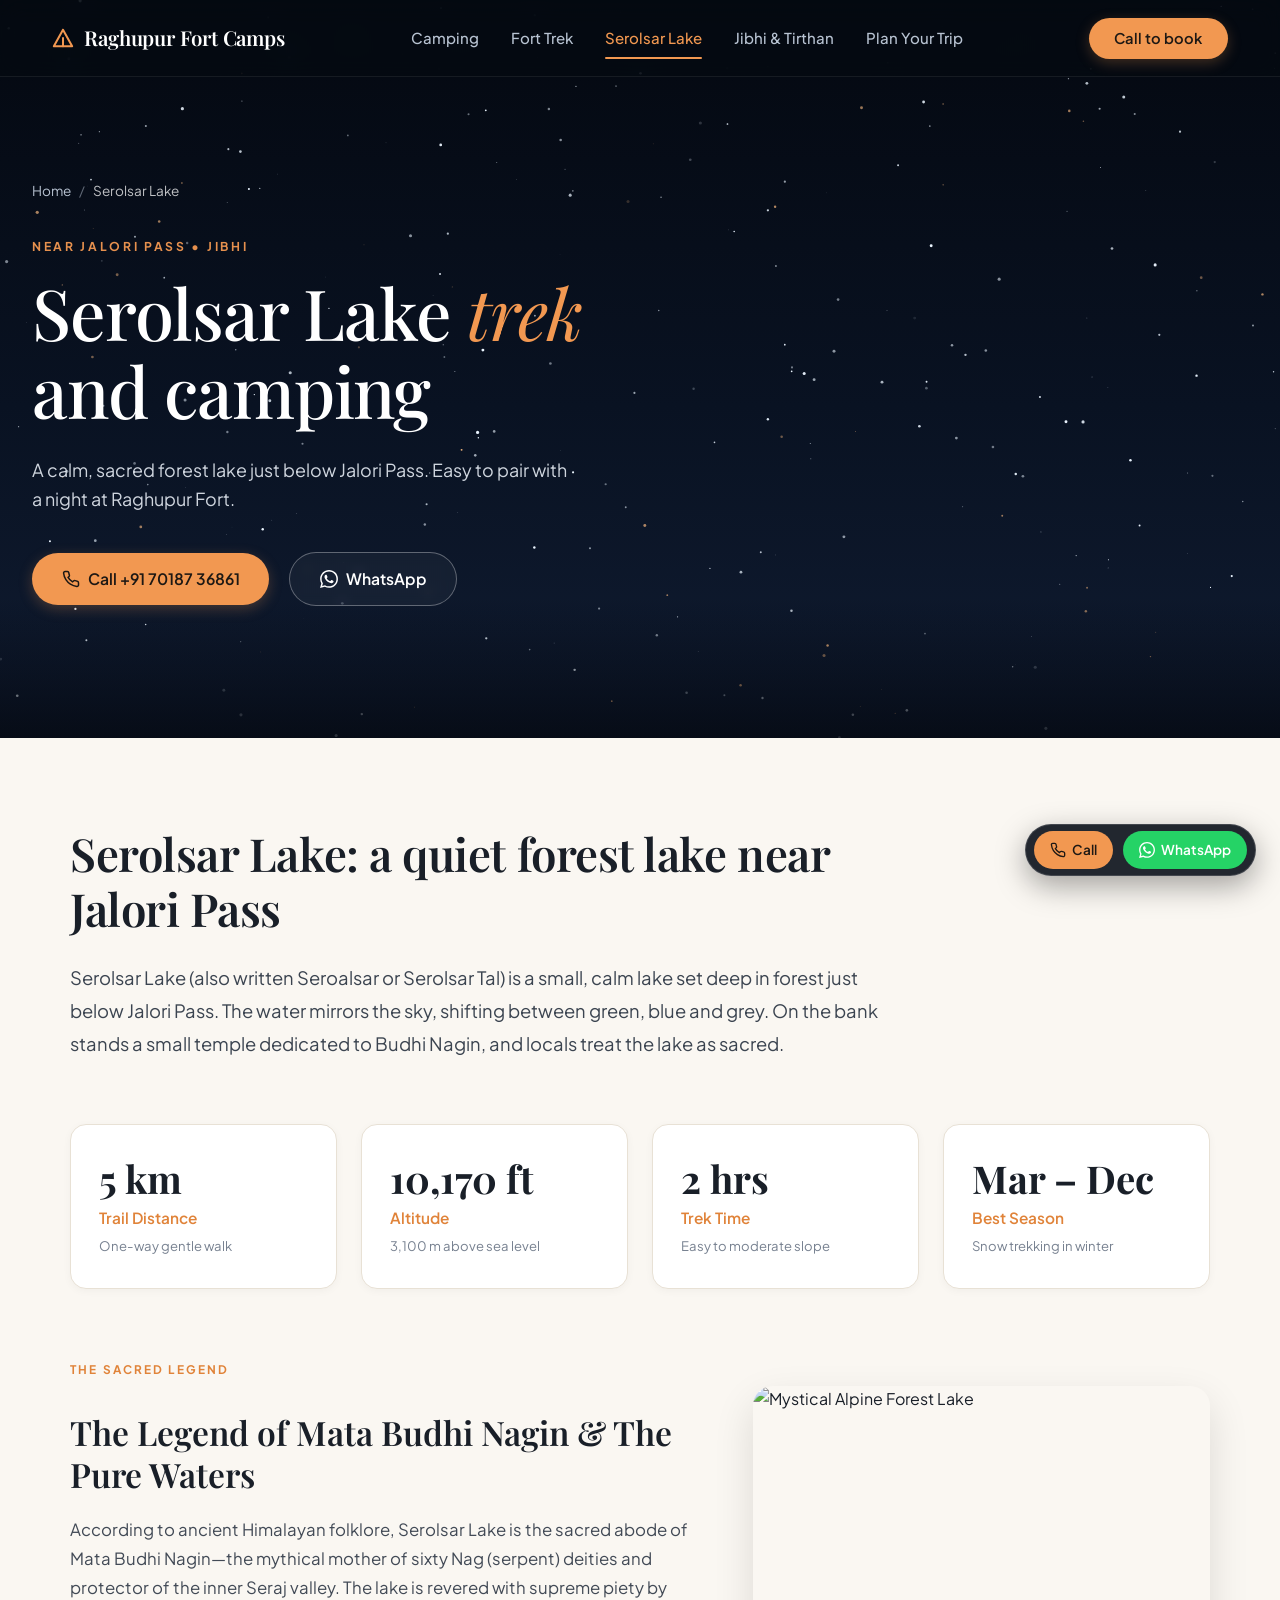
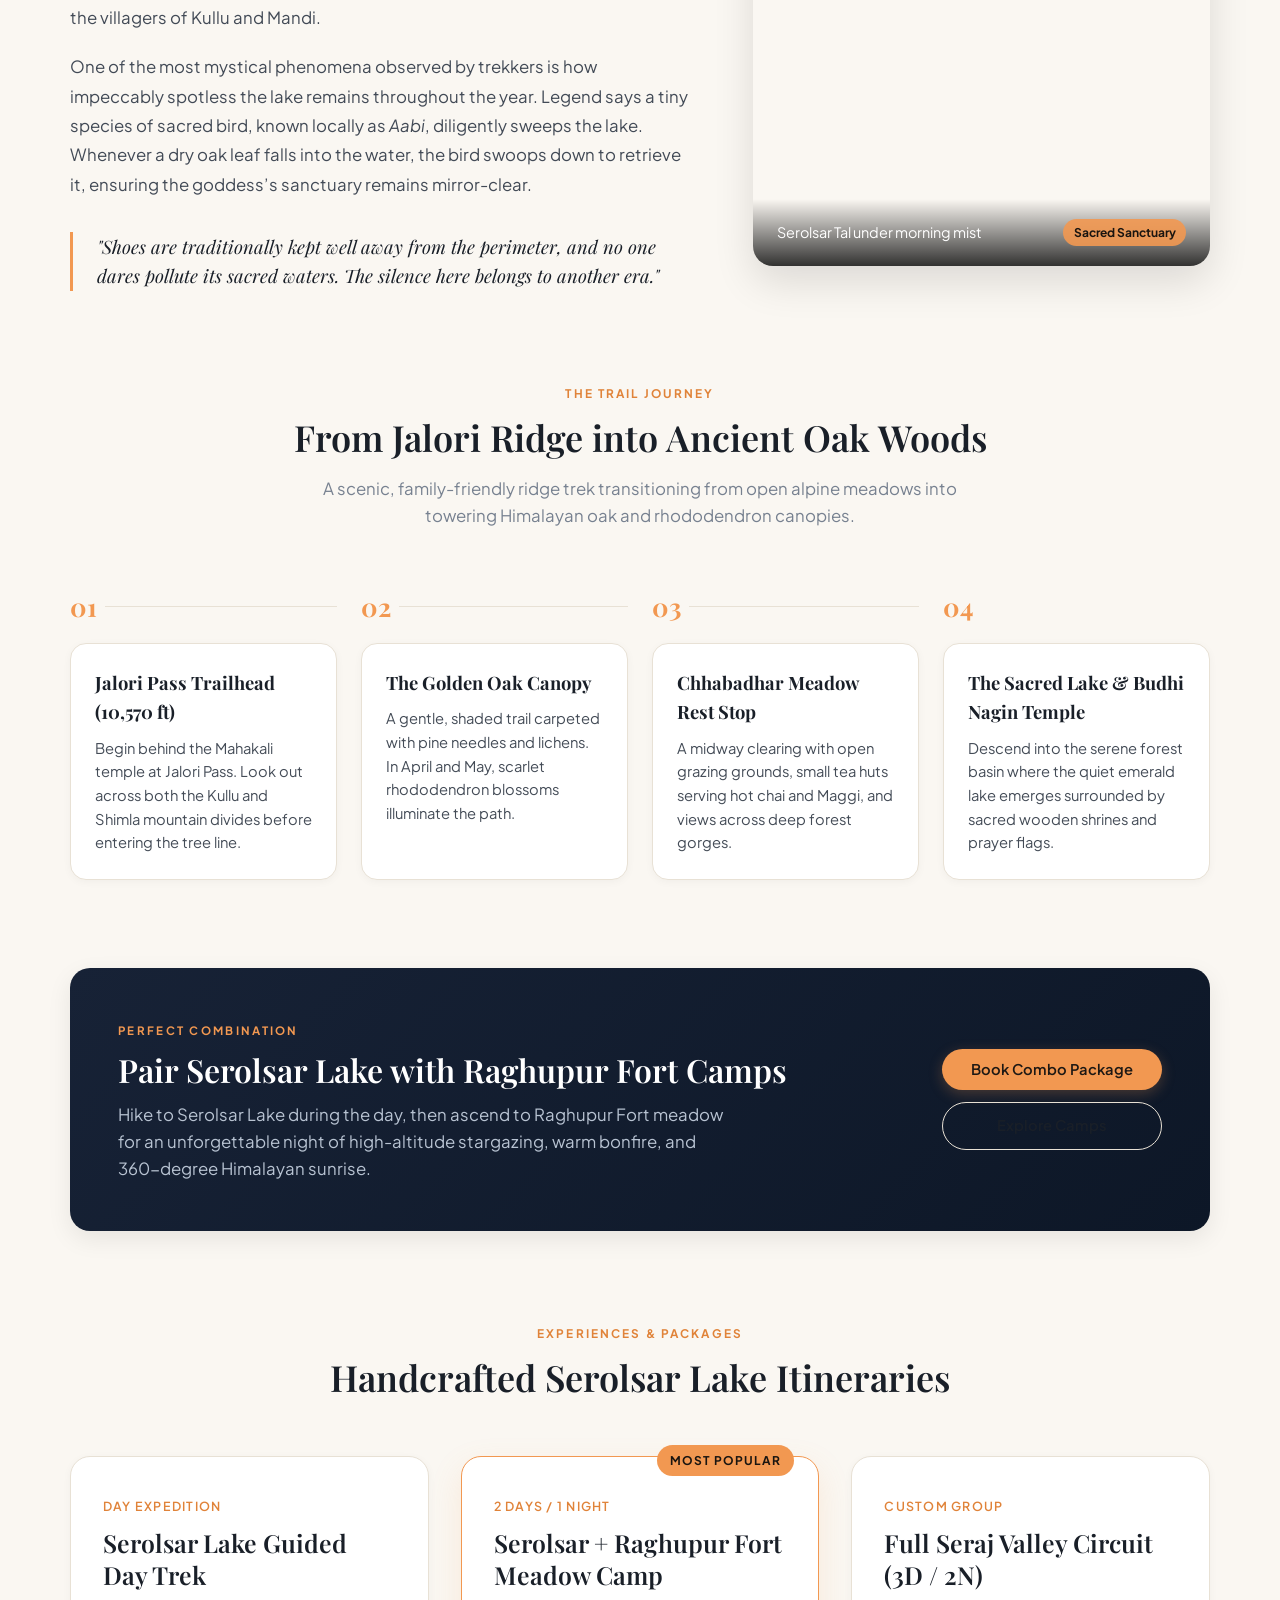
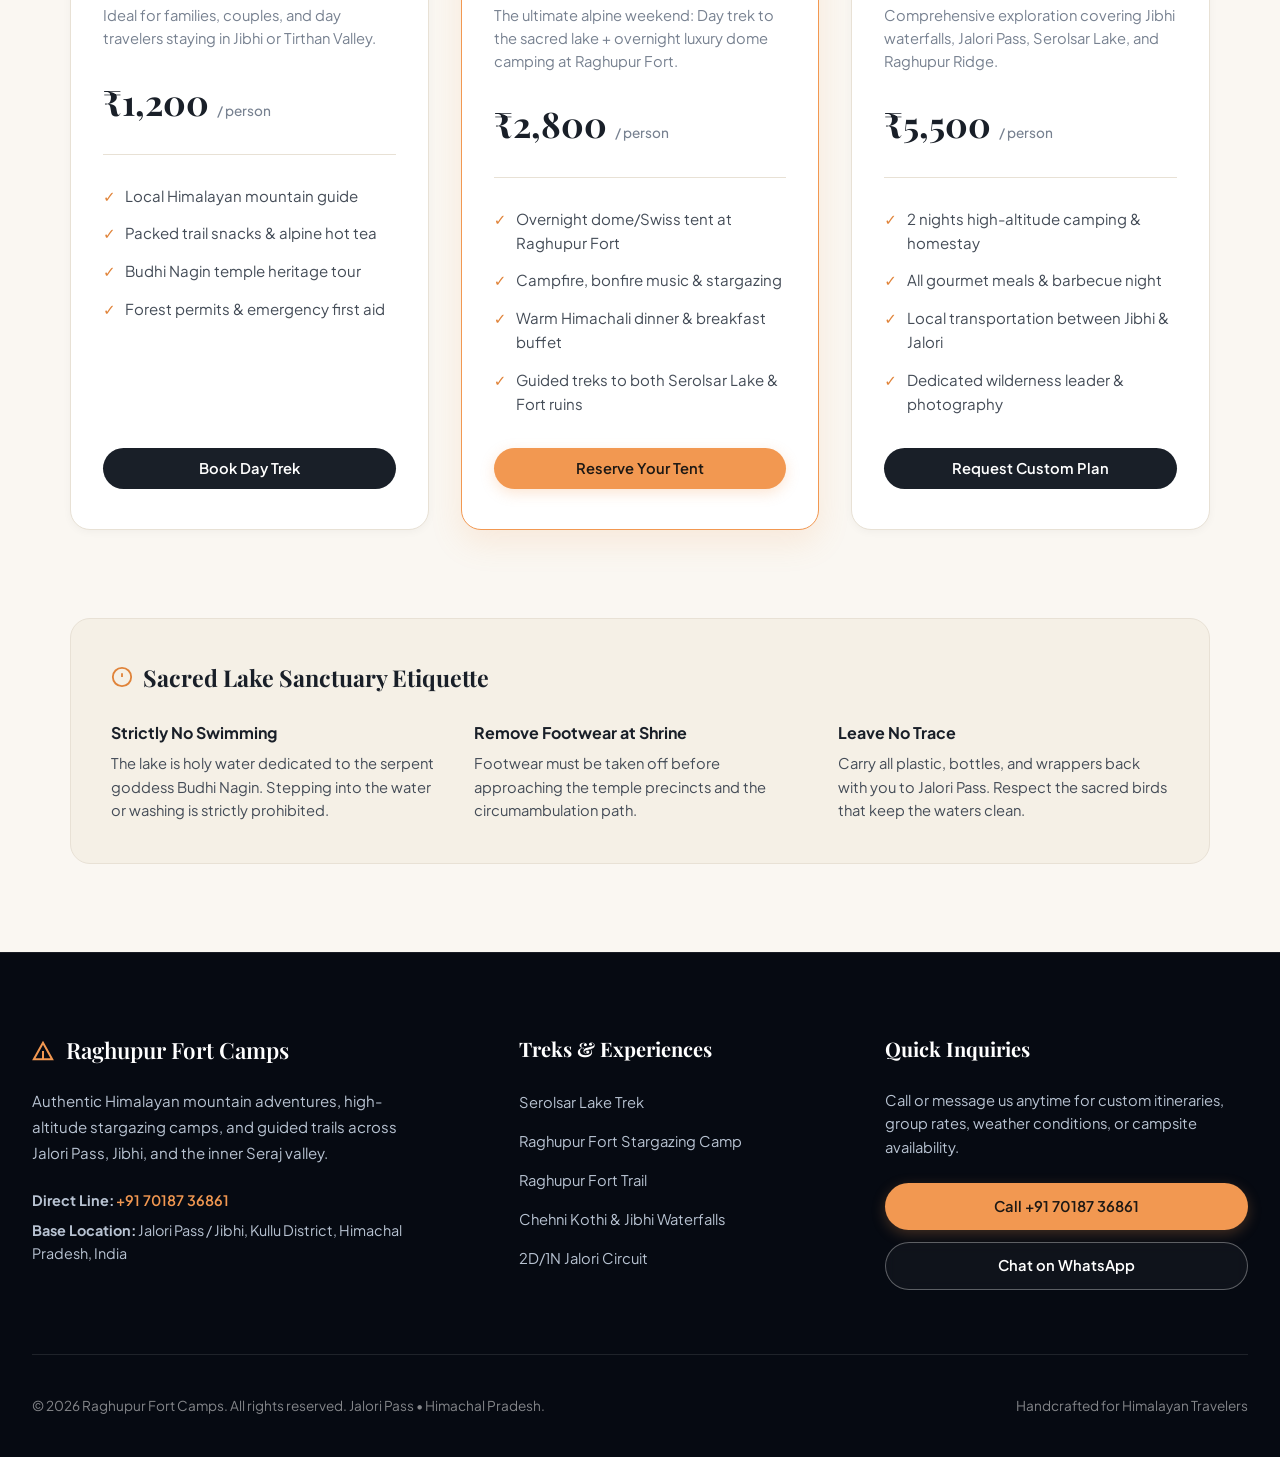
==== index.html @ c7abcc30 "Design website matching Serolsar Lake & Raghupur Fort Camps aesthetic" ====
<!DOCTYPE html>
<html lang="en">
<head>
  <meta charset="UTF-8">
  <meta name="viewport" content="width=device-width, initial-scale=1.0">
  <title>Raghupur Fort Camps & Trek | Jalori Pass, Jibhi, Serolsar Lake</title>
  <meta name="description" content="Experience high-altitude camping, Serolsar Lake trek, and Raghupur Fort stargazing near Jalori Pass, Jibhi & Tirthan Valley, Himachal Pradesh.">
  
  <!-- Google Fonts -->
  <link rel="preconnect" href="https://fonts.googleapis.com">
  <link rel="preconnect" href="https://fonts.gstatic.com" crossorigin>
  <link href="https://fonts.googleapis.com/css2?family=Playfair+Display:ital,wght@0,400;0,500;0,600;0,700;1,400;1,500;1,600&family=Plus+Jakarta+Sans:wght@300;400;500;600;700&display=swap" rel="stylesheet">
  
  <!-- Stylesheet -->
  <link rel="stylesheet" href="styles.css">
</head>
<body>

  <!-- Navigation Bar -->
  <header class="site-header" id="header">
    <div class="header-container">
      <a href="#serolsar" class="brand-logo" onclick="switchTab('serolsar')">
        <svg class="brand-icon" viewBox="0 0 24 24" fill="none" stroke="currentColor" stroke-width="2" stroke-linecap="round" stroke-linejoin="round">
          <path d="M12 3L2 21h20L12 3z"/>
          <path d="M12 12v9"/>
        </svg>
        <span class="brand-name">Raghupur Fort Camps</span>
      </a>

      <!-- Desktop Nav -->
      <nav class="nav-menu" id="nav-menu">
        <a href="#camping" class="nav-link" data-tab="camping" onclick="switchTab('camping')">Camping</a>
        <a href="#fort-trek" class="nav-link" data-tab="fort-trek" onclick="switchTab('fort-trek')">Fort Trek</a>
        <a href="#serolsar" class="nav-link active" data-tab="serolsar" onclick="switchTab('serolsar')">Serolsar Lake</a>
        <a href="#jibhi-tirthan" class="nav-link" data-tab="jibhi-tirthan" onclick="switchTab('jibhi-tirthan')">Jibhi & Tirthan</a>
        <a href="#plan-trip" class="nav-link" data-tab="plan-trip" onclick="switchTab('plan-trip')">Plan Your Trip</a>
      </nav>

      <!-- Header Action -->
      <div class="header-actions">
        <button class="btn btn-amber pill-btn" onclick="openBookingModal('General Inquiry')">Call to book</button>
        <button class="mobile-toggle" id="mobile-toggle" aria-label="Toggle menu">
          <span></span>
          <span></span>
          <span></span>
        </button>
      </div>
    </div>
  </header>

  <!-- Mobile Drawer -->
  <div class="mobile-drawer" id="mobile-drawer">
    <div class="drawer-header">
      <div class="brand-logo">
        <svg class="brand-icon" viewBox="0 0 24 24" fill="none" stroke="currentColor" stroke-width="2">
          <path d="M12 3L2 21h20L12 3z"/>
          <path d="M12 12v9"/>
        </svg>
        <span>Raghupur Fort Camps</span>
      </div>
      <button class="close-drawer" id="close-drawer">&times;</button>
    </div>
    <div class="drawer-links">
      <a href="#camping" class="drawer-link" onclick="switchTab('camping'); closeMobileMenu();">Camping</a>
      <a href="#fort-trek" class="drawer-link" onclick="switchTab('fort-trek'); closeMobileMenu();">Fort Trek</a>
      <a href="#serolsar" class="drawer-link active" onclick="switchTab('serolsar'); closeMobileMenu();">Serolsar Lake</a>
      <a href="#jibhi-tirthan" class="drawer-link" onclick="switchTab('jibhi-tirthan'); closeMobileMenu();">Jibhi & Tirthan</a>
      <a href="#plan-trip" class="drawer-link" onclick="switchTab('plan-trip'); closeMobileMenu();">Plan Your Trip</a>
    </div>
    <div class="drawer-footer">
      <a href="tel:+917018736861" class="btn btn-amber pill-btn full-width">Call +91 70187 36861</a>
      <a href="https://wa.me/917018736861?text=Hi%2C%20I%20would%20like%20to%20inquire%20about%20Raghupur%20Fort%20Camps%20and%20Treks" target="_blank" class="btn btn-outline-white pill-btn full-width">Chat on WhatsApp</a>
    </div>
  </div>

  <!-- ========================================================================= -->
  <!-- TAB 1: SEROLSAR LAKE (EXACT MATCH TO USER SCREENSHOT & EXTENDED CONTENT) -->
  <!-- ========================================================================= -->
  <div class="tab-pane active" id="pane-serolsar">
    
    <!-- Hero Section with Deep Starry Sky Canvas -->
    <section class="hero-section hero-serolsar">
      <canvas id="star-canvas-serolsar" class="star-canvas"></canvas>
      <div class="hero-silhouette"></div>
      
      <div class="hero-container">
        <!-- Breadcrumbs -->
        <div class="hero-breadcrumbs">
          <a href="#serolsar" onclick="switchTab('serolsar')">Home</a>
          <span class="breadcrumb-separator">/</span>
          <span class="breadcrumb-current">Serolsar Lake</span>
        </div>

        <!-- Location Kicker -->
        <p class="hero-kicker">NEAR JALORI PASS &bull; JIBHI</p>

        <!-- Main Heading with Editorial Font -->
        <h1 class="hero-title">
          Serolsar Lake <span class="italic-accent">trek</span><br>
          and camping
        </h1>

        <!-- Subtitle -->
        <p class="hero-subtitle">
          A calm, sacred forest lake just below Jalori Pass. Easy to pair with a night at Raghupur Fort.
        </p>

        <!-- CTA Action Buttons -->
        <div class="hero-actions">
          <a href="tel:+917018736861" class="btn btn-amber pill-btn btn-hero">
            <svg class="btn-icon" viewBox="0 0 24 24" fill="none" stroke="currentColor" stroke-width="2">
              <path d="M22 16.92v3a2 2 0 0 1-2.18 2 19.79 19.79 0 0 1-8.63-3.07 19.5 19.5 0 0 1-6-6 19.79 19.79 0 0 1-3.07-8.67A2 2 0 0 1 4.11 2h3a2 2 0 0 1 2 1.72 12.84 12.84 0 0 0 .7 2.81 2 2 0 0 1-.45 2.11L8.09 9.91a16 16 0 0 0 6 6l1.27-1.27a2 2 0 0 1 2.11-.45 12.84 12.84 0 0 0 2.81.7A2 2 0 0 1 22 16.92z"/>
            </svg>
            Call +91 70187 36861
          </a>
          <a href="https://wa.me/917018736861?text=Hi%2C%20I%20am%20interested%20in%20the%20Serolsar%20Lake%20Trek%20and%20Camping" target="_blank" class="btn btn-outline-white pill-btn btn-hero">
            <svg class="btn-icon" viewBox="0 0 24 24" fill="currentColor">
              <path d="M.057 24l1.687-6.163c-1.041-1.804-1.588-3.849-1.587-5.946.003-6.556 5.338-11.891 11.893-11.891 3.181.001 6.167 1.24 8.413 3.488 2.245 2.248 3.481 5.236 3.48 8.414-.003 6.557-5.338 11.892-11.893 11.892-1.99-.001-3.951-.5-5.688-1.448l-6.305 1.654zm6.597-3.807c1.676.995 3.276 1.591 5.392 1.592 5.448 0 9.886-4.434 9.889-9.885.002-5.462-4.415-9.89-9.881-9.892-5.452 0-9.887 4.434-9.889 9.884-.001 2.225.651 3.891 1.746 5.634l-.999 3.648 3.742-.981zm11.387-5.464c-.074-.124-.272-.198-.57-.347-.297-.149-1.758-.868-2.031-.967-.272-.099-.47-.149-.669.149-.198.297-.768.967-.941 1.165-.173.198-.347.223-.644.074-.297-.149-1.255-.462-2.39-1.475-.883-.788-1.48-1.761-1.653-2.059-.173-.297-.018-.458.13-.606.134-.133.297-.347.446-.521.151-.172.2-.296.3-.495.099-.198.05-.372-.025-.521-.075-.148-.669-1.611-.916-2.206-.242-.579-.487-.501-.669-.51l-.57-.01c-.198 0-.52.074-.792.372s-1.04 1.016-1.04 2.479 1.065 2.876 1.213 3.074c.149.198 2.095 3.2 5.076 4.487.709.306 1.263.489 1.694.626.712.226 1.36.194 1.872.118.571-.085 1.758-.719 2.006-1.413.248-.695.248-1.29.173-1.414z"/>
            </svg>
            WhatsApp
          </a>
        </div>
      </div>
    </section>

    <!-- Editorial Intro Section (Cream Linen Background) -->
    <section class="editorial-section">
      <div class="content-container">
        
        <div class="editorial-header">
          <h2 class="editorial-title">Serolsar Lake: a quiet forest lake near Jalori Pass</h2>
          <p class="editorial-lead">
            Serolsar Lake (also written Seroalsar or Serolsar Tal) is a small, calm lake set deep in forest just below Jalori Pass. The water mirrors the sky, shifting between green, blue and grey. On the bank stands a small temple dedicated to Budhi Nagin, and locals treat the lake as sacred.
          </p>
        </div>

        <!-- Trek Highlights Bento Grid -->
        <div class="stats-row">
          <div class="stat-card">
            <span class="stat-num">5 km</span>
            <span class="stat-label">Trail Distance</span>
            <span class="stat-note">One-way gentle walk</span>
          </div>
          <div class="stat-card">
            <span class="stat-num">10,170 ft</span>
            <span class="stat-label">Altitude</span>
            <span class="stat-note">3,100 m above sea level</span>
          </div>
          <div class="stat-card">
            <span class="stat-num">2 hrs</span>
            <span class="stat-label">Trek Time</span>
            <span class="stat-note">Easy to moderate slope</span>
          </div>
          <div class="stat-card">
            <span class="stat-num">Mar – Dec</span>
            <span class="stat-label">Best Season</span>
            <span class="stat-note">Snow trekking in winter</span>
          </div>
        </div>

        <!-- Story & Folklore Split Section -->
        <div class="story-grid">
          <div class="story-content">
            <span class="section-tag">THE SACRED LEGEND</span>
            <h3 class="story-heading">The Legend of Mata Budhi Nagin & The Pure Waters</h3>
            <p>
              According to ancient Himalayan folklore, Serolsar Lake is the sacred abode of Mata Budhi Nagin—the mythical mother of sixty Nag (serpent) deities and protector of the inner Seraj valley. The lake is revered with supreme piety by the villagers of Kullu and Mandi.
            </p>
            <p>
              One of the most mystical phenomena observed by trekkers is how impeccably spotless the lake remains throughout the year. Legend says a tiny species of sacred bird, known locally as <em>Aabi</em>, diligently sweeps the lake. Whenever a dry oak leaf falls into the water, the bird swoops down to retrieve it, ensuring the goddess’s sanctuary remains mirror-clear.
            </p>
            <div class="highlight-quote">
              <p>"Shoes are traditionally kept well away from the perimeter, and no one dares pollute its sacred waters. The silence here belongs to another era."</p>
            </div>
          </div>
          <div class="story-media">
            <div class="media-frame">
              <img src="https://images.unsplash.com/photo-1506744038136-46273834b3fb?auto=format&fit=crop&w=1200&q=80" alt="Mystical Alpine Forest Lake" class="media-img">
              <div class="media-caption">
                <span>Serolsar Tal under morning mist</span>
                <span class="badge">Sacred Sanctuary</span>
              </div>
            </div>
          </div>
        </div>

        <!-- Trail Route & Checkpoints -->
        <div class="trail-experience">
          <div class="center-header">
            <span class="section-tag">THE TRAIL JOURNEY</span>
            <h3 class="section-heading">From Jalori Ridge into Ancient Oak Woods</h3>
            <p class="section-description">A scenic, family-friendly ridge trek transitioning from open alpine meadows into towering Himalayan oak and rhododendron canopies.</p>
          </div>

          <div class="timeline-trail">
            <div class="trail-step">
              <div class="step-marker">01</div>
              <div class="step-card">
                <h4>Jalori Pass Trailhead (10,570 ft)</h4>
                <p>Begin behind the Mahakali temple at Jalori Pass. Look out across both the Kullu and Shimla mountain divides before entering the tree line.</p>
              </div>
            </div>
            <div class="trail-step">
              <div class="step-marker">02</div>
              <div class="step-card">
                <h4>The Golden Oak Canopy</h4>
                <p>A gentle, shaded trail carpeted with pine needles and lichens. In April and May, scarlet rhododendron blossoms illuminate the path.</p>
              </div>
            </div>
            <div class="trail-step">
              <div class="step-marker">03</div>
              <div class="step-card">
                <h4>Chhabadhar Meadow Rest Stop</h4>
                <p>A midway clearing with open grazing grounds, small tea huts serving hot chai and Maggi, and views across deep forest gorges.</p>
              </div>
            </div>
            <div class="trail-step">
              <div class="step-marker">04</div>
              <div class="step-card">
                <h4>The Sacred Lake & Budhi Nagin Temple</h4>
                <p>Descend into the serene forest basin where the quiet emerald lake emerges surrounded by sacred wooden shrines and prayer flags.</p>
              </div>
            </div>
          </div>
        </div>

        <!-- Combined Experience Callout -->
        <div class="banner-box">
          <div class="banner-text">
            <span class="banner-kicker">PERFECT COMBINATION</span>
            <h3>Pair Serolsar Lake with Raghupur Fort Camps</h3>
            <p>Hike to Serolsar Lake during the day, then ascend to Raghupur Fort meadow for an unforgettable night of high-altitude stargazing, warm bonfire, and 360-degree Himalayan sunrise.</p>
          </div>
          <div class="banner-action">
            <button class="btn btn-amber pill-btn" onclick="openBookingModal('Serolsar + Raghupur Combo')">Book Combo Package</button>
            <a href="#camping" class="btn btn-outline-dark pill-btn" onclick="switchTab('camping')">Explore Camps</a>
          </div>
        </div>

        <!-- Packages for Serolsar Lake -->
        <div class="packages-section">
          <div class="center-header">
            <span class="section-tag">EXPERIENCES & PACKAGES</span>
            <h3 class="section-heading">Handcrafted Serolsar Lake Itineraries</h3>
          </div>

          <div class="packages-grid">
            <!-- Card 1 -->
            <div class="package-card">
              <div class="card-badge">Day Expedition</div>
              <h4 class="package-title">Serolsar Lake Guided Day Trek</h4>
              <p class="package-subtitle">Ideal for families, couples, and day travelers staying in Jibhi or Tirthan Valley.</p>
              <div class="package-price">₹1,200 <span>/ person</span></div>
              <ul class="package-features">
                <li>Local Himalayan mountain guide</li>
                <li>Packed trail snacks & alpine hot tea</li>
                <li>Budhi Nagin temple heritage tour</li>
                <li>Forest permits & emergency first aid</li>
              </ul>
              <button class="btn btn-dark full-width pill-btn" onclick="openBookingModal('Serolsar Day Trek')">Book Day Trek</button>
            </div>

            <!-- Card 2 (Featured) -->
            <div class="package-card featured">
              <div class="featured-ribbon">Most Popular</div>
              <div class="card-badge">2 Days / 1 Night</div>
              <h4 class="package-title">Serolsar + Raghupur Fort Meadow Camp</h4>
              <p class="package-subtitle">The ultimate alpine weekend: Day trek to the sacred lake + overnight luxury dome camping at Raghupur Fort.</p>
              <div class="package-price">₹2,800 <span>/ person</span></div>
              <ul class="package-features">
                <li>Overnight dome/Swiss tent at Raghupur Fort</li>
                <li>Campfire, bonfire music & stargazing</li>
                <li>Warm Himachali dinner & breakfast buffet</li>
                <li>Guided treks to both Serolsar Lake & Fort ruins</li>
              </ul>
              <button class="btn btn-amber full-width pill-btn" onclick="openBookingModal('Serolsar + Raghupur Camp 2D1N')">Reserve Your Tent</button>
            </div>

            <!-- Card 3 -->
            <div class="package-card">
              <div class="card-badge">Custom Group</div>
              <h4 class="package-title">Full Seraj Valley Circuit (3D / 2N)</h4>
              <p class="package-subtitle">Comprehensive exploration covering Jibhi waterfalls, Jalori Pass, Serolsar Lake, and Raghupur Ridge.</p>
              <div class="package-price">₹5,500 <span>/ person</span></div>
              <ul class="package-features">
                <li>2 nights high-altitude camping & homestay</li>
                <li>All gourmet meals & barbecue night</li>
                <li>Local transportation between Jibhi & Jalori</li>
                <li>Dedicated wilderness leader & photography</li>
              </ul>
              <button class="btn btn-dark full-width pill-btn" onclick="openBookingModal('3D2N Seraj Circuit')">Request Custom Plan</button>
            </div>
          </div>
        </div>

        <!-- Sacred Forest Guidelines -->
        <div class="guidelines-box">
          <h4>
            <svg class="icon-inline" viewBox="0 0 24 24" fill="none" stroke="currentColor" stroke-width="2">
              <circle cx="12" cy="12" r="10"/>
              <line x1="12" y1="8" x2="12" y2="12"/>
              <line x1="12" y1="16" x2="12.01" y2="16"/>
            </svg>
            Sacred Lake Sanctuary Etiquette
          </h4>
          <div class="guidelines-grid">
            <div class="guide-item">
              <strong>Strictly No Swimming</strong>
              <p>The lake is holy water dedicated to the serpent goddess Budhi Nagin. Stepping into the water or washing is strictly prohibited.</p>
            </div>
            <div class="guide-item">
              <strong>Remove Footwear at Shrine</strong>
              <p>Footwear must be taken off before approaching the temple precincts and the circumambulation path.</p>
            </div>
            <div class="guide-item">
              <strong>Leave No Trace</strong>
              <p>Carry all plastic, bottles, and wrappers back with you to Jalori Pass. Respect the sacred birds that keep the waters clean.</p>
            </div>
          </div>
        </div>

      </div>
    </section>

  </div>

  <!-- ========================================================================= -->
  <!-- TAB 2: CAMPING AT RAGHUPUR FORT -->
  <!-- ========================================================================= -->
  <div class="tab-pane" id="pane-camping">
    <section class="hero-section hero-camping">
      <canvas id="star-canvas-camping" class="star-canvas"></canvas>
      <div class="hero-silhouette"></div>
      
      <div class="hero-container">
        <div class="hero-breadcrumbs">
          <a href="#serolsar" onclick="switchTab('serolsar')">Home</a>
          <span class="breadcrumb-separator">/</span>
          <span class="breadcrumb-current">Camping</span>
        </div>
        <p class="hero-kicker">ALTITUDE 3,540 M &bull; 11,600 FT</p>
        <h1 class="hero-title">
          Sleep under <span class="italic-accent">a million stars</span><br>
          at Raghupur Fort
        </h1>
        <p class="hero-subtitle">
          Wake up to 360-degree Himalayan panoramas. Cozy alpine tents, campfire warmth, and authentic Himachali hospitality.
        </p>
        <div class="hero-actions">
          <button class="btn btn-amber pill-btn btn-hero" onclick="openBookingModal('Camping at Raghupur')">Book Campsite</button>
          <a href="https://wa.me/917018736861?text=Hi%2C%20I%20want%20to%20book%20a%20camp%20at%20Raghupur%20Fort" target="_blank" class="btn btn-outline-white pill-btn btn-hero">WhatsApp Us</a>
        </div>
      </div>
    </section>

    <section class="editorial-section">
      <div class="content-container">
        <div class="editorial-header">
          <h2 class="editorial-title">An Unrivaled High-Altitude Campsite in the Himalayas</h2>
          <p class="editorial-lead">
            Perched atop rolling velvet meadows at 11,600 feet, Raghupur Fort Camps offer one of the most mesmerizing night skies in northern India. As dusk settles, watch the snow peaks of Dhauladhar and Pir Panjal catch the golden hour before the Milky Way stretches across the firmament.
          </p>
        </div>

        <div class="camps-features-grid">
          <div class="feature-card">
            <div class="feature-icon">⛺</div>
            <h4>Weatherproof Alpine Tents</h4>
            <p>High-grade double-layered Quechua dome tents equipped with insulated foam mats, heavy fleece blankets, and sub-zero sleeping bags.</p>
          </div>
          <div class="feature-card">
            <div class="feature-icon">🍲</div>
            <h4>Hot Himachali Meals</h4>
            <p>Freshly prepared mountain dinner (dal, local greens, rajma, hot chapatis, and steaming desserts) alongside morning chai and hearty breakfast.</p>
          </div>
          <div class="feature-card">
            <div class="feature-icon">🔥</div>
            <h4>Campfire & Acoustic Evenings</h4>
            <p>Gather around a crackling campfire under the alpine chill, share mountain stories with fellow travelers, and marvel at shooting stars.</p>
          </div>
          <div class="feature-card">
            <div class="feature-icon">🌄</div>
            <h4>360° Sunrise & Sunset</h4>
            <p>Step outside your tent at dawn to witness the first rays of sunlight set the snow-capped Himalayan ridges ablaze with pink and gold.</p>
          </div>
        </div>

        <div class="stay-options-container">
          <div class="center-header">
            <span class="section-tag">ACCOMMODATION OPTIONS</span>
            <h3 class="section-heading">Choose Your Camping Style</h3>
          </div>

          <div class="packages-grid">
            <div class="package-card">
              <div class="card-badge">Alpine Wilderness</div>
              <h4 class="package-title">Standard Alpine Dome Tent</h4>
              <p class="package-subtitle">Perfect for trekkers, solo adventurers, and backpackers wanting an authentic wilderness vibe.</p>
              <div class="package-price">₹1,800 <span>/ person</span></div>
              <ul class="package-features">
                <li>Twin / Triple sharing dome tent</li>
                <li>Warm sleeping bags & foam mattresses</li>
                <li>Evening tea & hot dinner</li>
                <li>Morning breakfast & guided fort walk</li>
              </ul>
              <button class="btn btn-dark full-width pill-btn" onclick="openBookingModal('Standard Alpine Tent')">Select Tent</button>
            </div>

            <div class="package-card featured">
              <div class="featured-ribbon">Best Value</div>
              <div class="card-badge">Deluxe Comfort</div>
              <h4 class="package-title">Luxury Meadow Tent with Bedding</h4>
              <p class="package-subtitle">Spacious elevated tents with thick cotton mattresses, plush quilts, and extra warm blankets.</p>
              <div class="package-price">₹2,400 <span>/ person</span></div>
              <ul class="package-features">
                <li>Comfortable bedding with raised cot/mattress</li>
                <li>Evening bonfire & barbecue snacks</li>
                <li>Himachali dinner, dessert & buffet breakfast</li>
                <li>Sunset photography point guidance</li>
              </ul>
              <button class="btn btn-amber full-width pill-btn" onclick="openBookingModal('Luxury Meadow Tent')">Select Luxury Tent</button>
            </div>

            <div class="package-card">
              <div class="card-badge">Exclusive Stargazing</div>
              <h4 class="package-title">Astrophile Private Setup</h4>
              <p class="package-subtitle">Private secluded pitch away from main camps with red-light lanterns and hot beverage thermos for night observation.</p>
              <div class="package-price">₹3,200 <span>/ person</span></div>
              <ul class="package-features">
                <li>Private secluded camp pitch</li>
                <li>Midnight hot chocolate & thermos service</li>
                <li>Binoculars & star-chart assistance</li>
                <li>All gourmet meals included</li>
              </ul>
              <button class="btn btn-dark full-width pill-btn" onclick="openBookingModal('Astrophile Private Setup')">Select Stargazing Camp</button>
            </div>
          </div>
        </div>

      </div>
    </section>
  </div>

  <!-- ========================================================================= -->
  <!-- TAB 3: FORT TREK -->
  <!-- ========================================================================= -->
  <div class="tab-pane" id="pane-fort-trek">
    <section class="hero-section hero-fort">
      <canvas id="star-canvas-fort" class="star-canvas"></canvas>
      <div class="hero-silhouette"></div>
      
      <div class="hero-container">
        <div class="hero-breadcrumbs">
          <a href="#serolsar" onclick="switchTab('serolsar')">Home</a>
          <span class="breadcrumb-separator">/</span>
          <span class="breadcrumb-current">Fort Trek</span>
        </div>
        <p class="hero-kicker">HISTORIC RUINS &bull; 3,540 M</p>
        <h1 class="hero-title">
          Raghupur Fort <span class="italic-accent">trail</span><br>
          and ancient ruins
        </h1>
        <p class="hero-subtitle">
          A thrilling 3.5 km trek from Jalori Pass through rhododendron forests to the historic fortress built by Mandi kings.
        </p>
        <div class="hero-actions">
          <button class="btn btn-amber pill-btn btn-hero" onclick="openBookingModal('Fort Trek Guide')">Hire Trek Guide</button>
          <a href="#camping" class="btn btn-outline-white pill-btn btn-hero" onclick="switchTab('camping')">View Meadow Camps</a>
        </div>
      </div>
    </section>

    <section class="editorial-section">
      <div class="content-container">
        <div class="editorial-header">
          <h2 class="editorial-title">Trek to the Forgotten Citadel of Mandi Kings</h2>
          <p class="editorial-lead">
            Raghupur Fort (also known as Raghupur Garh) was originally constructed centuries ago by the rulers of the Mandi princely state as a strategic surveillance outpost guarding against invasions from Kullu and Suket. Today, its historic stone walls, ancient water reservoir, and majestic 360-degree ramparts overlook the Great Himalayan National Park.
          </p>
        </div>

        <div class="stats-row">
          <div class="stat-card">
            <span class="stat-num">3.5 km</span>
            <span class="stat-label">Trail Distance</span>
            <span class="stat-note">From Jalori Pass</span>
          </div>
          <div class="stat-card">
            <span class="stat-num">11,600 ft</span>
            <span class="stat-label">Summit Altitude</span>
            <span class="stat-note">High alpine meadow</span>
          </div>
          <div class="stat-card">
            <span class="stat-num">1.5 - 2 hrs</span>
            <span class="stat-label">Ascent Duration</span>
            <span class="stat-note">Moderate steady climb</span>
          </div>
          <div class="stat-card">
            <span class="stat-num">360°</span>
            <span class="stat-label">Mountain Views</span>
            <span class="stat-note">Pir Panjal & Dhauladhar</span>
          </div>
        </div>

        <div class="story-grid">
          <div class="story-content">
            <span class="section-tag">HERITAGE & TRAIL</span>
            <h3 class="story-heading">Walking the Ancient Ridge of Kings</h3>
            <p>
              The trail starts right from Jalori Pass, breaking away from the tourist crowd into dense oak and rhododendron woodlands. Within 20 minutes, the forest canopy gives way to dramatic alpine meadows (locally called Bugyals) that roll on endlessly towards the sky.
            </p>
            <p>
              As you near the top, the ancient dry-stone masonry of Raghupur Fort emerges like a crown upon the ridge. Walk through the surviving ramparts, discover the historic sunken stone pond that provided freshwater during medieval sieges, and stand where sentries kept watch over two Himalayan kingdoms.
            </p>
            <div class="highlight-quote">
              <p>"On a clear afternoon, you can count dozens of snow peaks, and watch hawks glide on thermals far beneath your feet."</p>
            </div>
          </div>
          <div class="story-media">
            <div class="media-frame">
              <img src="https://images.unsplash.com/photo-1464822759023-fed622ff2c3b?auto=format&fit=crop&w=1200&q=80" alt="Himalayan Mountain Ridge" class="media-img">
              <div class="media-caption">
                <span>The scenic meadow ridge leading to Raghupur Fort</span>
                <span class="badge">11,600 ft Ridge</span>
              </div>
            </div>
          </div>
        </div>

      </div>
    </section>
  </div>

  <!-- ========================================================================= -->
  <!-- TAB 4: JIBHI & TIRTHAN -->
  <!-- ========================================================================= -->
  <div class="tab-pane" id="pane-jibhi-tirthan">
    <section class="hero-section hero-jibhi">
      <canvas id="star-canvas-jibhi" class="star-canvas"></canvas>
      <div class="hero-silhouette"></div>
      
      <div class="hero-container">
        <div class="hero-breadcrumbs">
          <a href="#serolsar" onclick="switchTab('serolsar')">Home</a>
          <span class="breadcrumb-separator">/</span>
          <span class="breadcrumb-current">Jibhi & Tirthan</span>
        </div>
        <p class="hero-kicker">VALLEY OF WATERFALLS & CEDARS</p>
        <h1 class="hero-title">
          Explore Jibhi <span class="italic-accent">and the pristine</span><br>
          Tirthan Valley
        </h1>
        <p class="hero-subtitle">
          Charming wooden cottages, hidden waterfalls, ancient kath-kuni architecture, and trout streams nestled at the foothills of Jalori.
        </p>
        <div class="hero-actions">
          <button class="btn btn-amber pill-btn btn-hero" onclick="openBookingModal('Jibhi Valley Tour')">Explore Valley Stays</button>
          <a href="https://wa.me/917018736861?text=Hi%2C%20tell%20me%20more%20about%20Jibhi%20and%20Tirthan%20Valley%20sightseeing" target="_blank" class="btn btn-outline-white pill-btn btn-hero">Ask a Local Guide</a>
        </div>
      </div>
    </section>

    <section class="editorial-section">
      <div class="content-container">
        <div class="editorial-header">
          <h2 class="editorial-title">The Peaceful Heart of Himachal</h2>
          <p class="editorial-lead">
            Just 12 km down the mountain from Jalori Pass lies Jibhi, an enchanting hamlet of pine-scented air, gushing streams, and authentic Himachali warmth. Continue into Tirthan Valley, home to the UNESCO World Heritage Great Himalayan National Park.
          </p>
        </div>

        <div class="valley-places-grid">
          <div class="place-card">
            <img src="https://images.unsplash.com/photo-1544620347-c4fd4a3d5957?auto=format&fit=crop&w=800&q=80" alt="Chehni Kothi Ancient Tower" class="place-img">
            <div class="place-body">
              <span class="place-tag">1500-YEAR HERITAGE</span>
              <h4>Chehni Kothi Tower</h4>
              <p>An astonishing 15-story wooden tower temple built without mortar using traditional Himalayan Kath-Kuni earthquake-resistant architecture.</p>
            </div>
          </div>

          <div class="place-card">
            <img src="https://images.unsplash.com/photo-1511497584788-87676104235f?auto=format&fit=crop&w=800&q=80" alt="Jibhi Waterfalls and Pine Forest" class="place-img">
            <div class="place-body">
              <span class="place-tag">NATURE TRAIL</span>
              <h4>Jibhi & Chhoie Waterfalls</h4>
              <p>Stroll across handcrafted wooden bridges to reach tucked-away alpine cascades enveloped in moss and fern groves.</p>
            </div>
          </div>

          <div class="place-card">
            <img src="https://images.unsplash.com/photo-1470071459604-3b5ec3a7fe05?auto=format&fit=crop&w=800&q=80" alt="Tirthan River Valley" class="place-img">
            <div class="place-body">
              <span class="place-tag">UNESCO SITE</span>
              <h4>Great Himalayan National Park</h4>
              <p>A global biodiversity hotspot teeming with western tragopan, Himalayan monal, musk deer, and crystal-clear trout waters.</p>
            </div>
          </div>
        </div>

      </div>
    </section>
  </div>

  <!-- ========================================================================= -->
  <!-- TAB 5: PLAN YOUR TRIP -->
  <!-- ========================================================================= -->
  <div class="tab-pane" id="pane-plan-trip">
    <section class="hero-section hero-plan">
      <canvas id="star-canvas-plan" class="star-canvas"></canvas>
      <div class="hero-silhouette"></div>
      
      <div class="hero-container">
        <div class="hero-breadcrumbs">
          <a href="#serolsar" onclick="switchTab('serolsar')">Home</a>
          <span class="breadcrumb-separator">/</span>
          <span class="breadcrumb-current">Plan Your Trip</span>
        </div>
        <p class="hero-kicker">TRAVEL ESSENTIALS &bull; JALORI PASS</p>
        <h1 class="hero-title">
          How to reach <span class="italic-accent">and prepare</span><br>
          for your expedition
        </h1>
        <p class="hero-subtitle">
          Everything you need to know: Routes from Delhi & Chandigarh, altitude guide, seasonal weather, packing checklist, and FAQs.
        </p>
        <div class="hero-actions">
          <button class="btn btn-amber pill-btn btn-hero" onclick="openBookingModal('Trip Planning Assistance')">Talk to Trip Coordinator</button>
          <a href="https://wa.me/917018736861?text=Hi%2C%20I%20need%20help%20planning%20my%20trip%20to%20Jalori%20Pass%20and%20Raghupur%20Camps" target="_blank" class="btn btn-outline-white pill-btn btn-hero">WhatsApp Us</a>
        </div>
      </div>
    </section>

    <section class="editorial-section">
      <div class="content-container">
        
        <div class="editorial-header">
          <h2 class="editorial-title">Trip Planning & Route Guide</h2>
          <p class="editorial-lead">
            Jalori Pass sits between the outer Seraj and inner Seraj regions, connecting Shimla and Kullu districts. Here is our direct guide on reaching us smoothly and comfortably.
          </p>
        </div>

        <!-- How to Reach Cards -->
        <div class="route-cards-grid">
          <div class="route-card">
            <div class="route-header">
              <span class="route-badge">From Delhi / Chandigarh</span>
              <h4>Overnight Bus via Aut Tunnel</h4>
            </div>
            <p>Take any overnight Volvo/Semi-sleeper bus headed towards Manali or Kullu. De-board at the <strong>Aut Tunnel</strong> (approx. 11-12 hours from Delhi).</p>
            <p class="route-sub">From Aut, take a local taxi or bus to Banjar & Jibhi (30 km), then continue up to Jalori Pass (12 km).</p>
          </div>

          <div class="route-card">
            <div class="route-header">
              <span class="route-badge">Self Drive / Bike</span>
              <h4>Scenic Road Route</h4>
            </div>
            <p><strong>Route:</strong> Delhi &rarr; Chandigarh &rarr; Mandi &rarr; Pandoh &rarr; Aut Tunnel &rarr; Larji &rarr; Banjar &rarr; Jibhi &rarr; Jalori Pass.</p>
            <p class="route-sub">Well-paved highway until Banjar. The final 12 km from Jibhi to Jalori is a steep mountain ascent with spectacular views.</p>
          </div>

          <div class="route-card">
            <div class="route-header">
              <span class="route-badge">Flight / Train</span>
              <h4>Nearest Airport & Railhead</h4>
            </div>
            <p><strong>Airport:</strong> Bhuntar Airport (Kullu) is 50 km away.</p>
            <p><strong>Railway:</strong> Chandigarh Railway Station (260 km) or Kalka.</p>
            <p class="route-sub">We can arrange private sanitized cab pick-ups directly from Bhuntar or Chandigarh on request.</p>
          </div>
        </div>

        <!-- Seasonal Calendar -->
        <div class="seasons-container">
          <div class="center-header">
            <span class="section-tag">WHEN TO VISIT</span>
            <h3 class="section-heading">Seasons at Jalori & Raghupur</h3>
          </div>

          <div class="seasons-grid">
            <div class="season-card">
              <h4>Spring (Mar – May)</h4>
              <p class="season-temp">10°C to 20°C</p>
              <p>Rhododendrons in full bloom, mild breezes, snow lingering on north-facing slopes.</p>
            </div>
            <div class="season-card">
              <h4>Summer (Jun – Jul)</h4>
              <p class="season-temp">14°C to 24°C</p>
              <p>Escapes the plains' heat, lush green meadows, comfortable camping nights.</p>
            </div>
            <div class="season-card">
              <h4>Autumn (Sep – Nov)</h4>
              <p class="season-temp">4°C to 16°C</p>
              <p>Crispest skies of the year, best visibility for milky way stargazing and snow peaks.</p>
            </div>
            <div class="season-card">
              <h4>Winter (Dec – Feb)</h4>
              <p class="season-temp">-6°C to 8°C</p>
              <p>Heavy snowfall wonderland, snow trekking for the intrepid, frozen Serolsar lake.</p>
            </div>
          </div>
        </div>

        <!-- FAQ Accordion -->
        <div class="faq-container">
          <div class="center-header">
            <span class="section-tag">FREQUENTLY ASKED QUESTIONS</span>
            <h3 class="section-heading">Common Traveler Inquiries</h3>
          </div>

          <div class="accordion" id="faq-accordion">
            <div class="accordion-item">
              <button class="accordion-header" onclick="toggleFaq(this)">
                <span>Is Serolsar Lake trek suitable for kids and beginners?</span>
                <span class="accordion-arrow">&plus;</span>
              </button>
              <div class="accordion-content">
                <p>Yes, absolutely! The 5 km trail from Jalori Pass to Serolsar Lake has a very gentle gradient with well-marked stone and forest paths. It is widely considered one of the easiest and most rewarding Himalayan forest treks for families and first-time hikers.</p>
              </div>
            </div>

            <div class="accordion-item">
              <button class="accordion-header" onclick="toggleFaq(this)">
                <span>What is the mobile phone network situation at Jalori and the camps?</span>
                <span class="accordion-arrow">&plus;</span>
              </button>
              <div class="accordion-content">
                <p>Jio and Airtel have decent 4G reception at Jalori Pass and on parts of the Raghupur Fort ridge. At Serolsar Lake itself, network connectivity drops completely, making it an ideal digital detox experience in nature.</p>
              </div>
            </div>

            <div class="accordion-item">
              <button class="accordion-header" onclick="toggleFaq(this)">
                <span>Are there washroom facilities available at Raghupur Fort Camps?</span>
                <span class="accordion-arrow">&plus;</span>
              </button>
              <div class="accordion-content">
                <p>Yes. We provide eco-friendly, sanitized alpine dry-pit toilet tents equipped with running water buckets and toiletries, set up responsibly in accordance with leave-no-trace mountain guidelines.</p>
              </div>
            </div>

            <div class="accordion-item">
              <button class="accordion-header" onclick="toggleFaq(this)">
                <span>What should I pack for an overnight stay at Raghupur Fort?</span>
                <span class="accordion-arrow">&plus;</span>
              </button>
              <div class="accordion-content">
                <p>Even in peak summer, high-altitude winds mean nighttime temperatures drop below 10°C (and below zero in autumn/winter). We strongly recommend bringing: a warm fleece/down jacket, thermal inners, sturdy trekking shoes with good grip, a woollen cap, a power bank, a personal water bottle, and a headlamp or flashlight.</p>
              </div>
            </div>
          </div>
        </div>

      </div>
    </section>
  </div>

  <!-- ========================================================================= -->
  <!-- FOOTER -->
  <!-- ========================================================================= -->
  <footer class="site-footer">
    <div class="footer-container">
      <div class="footer-grid">
        
        <div class="footer-col brand-col">
          <div class="footer-brand">
            <svg class="brand-icon" viewBox="0 0 24 24" fill="none" stroke="currentColor" stroke-width="2">
              <path d="M12 3L2 21h20L12 3z"/>
              <path d="M12 12v9"/>
            </svg>
            <span>Raghupur Fort Camps</span>
          </div>
          <p class="footer-desc">
            Authentic Himalayan mountain adventures, high-altitude stargazing camps, and guided trails across Jalori Pass, Jibhi, and the inner Seraj valley.
          </p>
          <div class="footer-contacts">
            <p><strong>Direct Line:</strong> <a href="tel:+917018736861">+91 70187 36861</a></p>
            <p><strong>Base Location:</strong> Jalori Pass / Jibhi, Kullu District, Himachal Pradesh, India</p>
          </div>
        </div>

        <div class="footer-col">
          <h4 class="footer-heading">Treks & Experiences</h4>
          <ul class="footer-links">
            <li><a href="#serolsar" onclick="switchTab('serolsar')">Serolsar Lake Trek</a></li>
            <li><a href="#camping" onclick="switchTab('camping')">Raghupur Fort Stargazing Camp</a></li>
            <li><a href="#fort-trek" onclick="switchTab('fort-trek')">Raghupur Fort Trail</a></li>
            <li><a href="#jibhi-tirthan" onclick="switchTab('jibhi-tirthan')">Chehni Kothi & Jibhi Waterfalls</a></li>
            <li><a href="#plan-trip" onclick="switchTab('plan-trip')">2D/1N Jalori Circuit</a></li>
          </ul>
        </div>

        <div class="footer-col">
          <h4 class="footer-heading">Quick Inquiries</h4>
          <p class="footer-small">Call or message us anytime for custom itineraries, group rates, weather conditions, or campsite availability.</p>
          <div class="footer-cta-stack">
            <a href="tel:+917018736861" class="btn btn-amber pill-btn full-width">Call +91 70187 36861</a>
            <a href="https://wa.me/917018736861?text=Hi%2C%20I%20would%20like%20to%20inquire%20about%20camping%20and%20trekking" target="_blank" class="btn btn-outline-white pill-btn full-width">Chat on WhatsApp</a>
          </div>
        </div>

      </div>

      <div class="footer-bottom">
        <p>&copy; 2026 Raghupur Fort Camps. All rights reserved. Jalori Pass &bull; Himachal Pradesh.</p>
        <p class="footer-credit">Handcrafted for Himalayan Travelers</p>
      </div>
    </div>
  </footer>

  <!-- ========================================================================= -->
  <!-- FLOATING QUICK CONTACT BAR (MOBILE & DESKTOP) -->
  <!-- ========================================================================= -->
  <div class="floating-quick-bar">
    <a href="tel:+917018736861" class="quick-btn quick-call">
      <svg viewBox="0 0 24 24" fill="none" stroke="currentColor" stroke-width="2">
        <path d="M22 16.92v3a2 2 0 0 1-2.18 2 19.79 19.79 0 0 1-8.63-3.07 19.5 19.5 0 0 1-6-6 19.79 19.79 0 0 1-3.07-8.67A2 2 0 0 1 4.11 2h3a2 2 0 0 1 2 1.72 12.84 12.84 0 0 0 .7 2.81 2 2 0 0 1-.45 2.11L8.09 9.91a16 16 0 0 0 6 6l1.27-1.27a2 2 0 0 1 2.11-.45 12.84 12.84 0 0 0 2.81.7A2 2 0 0 1 22 16.92z"/>
      </svg>
      <span>Call</span>
    </a>
    <a href="https://wa.me/917018736861?text=Hi%2C%20I%20am%20interested%20in%20Raghupur%20Fort%20Camps%20and%20Treks" target="_blank" class="quick-btn quick-whatsapp">
      <svg viewBox="0 0 24 24" fill="currentColor">
        <path d="M.057 24l1.687-6.163c-1.041-1.804-1.588-3.849-1.587-5.946.003-6.556 5.338-11.891 11.893-11.891 3.181.001 6.167 1.24 8.413 3.488 2.245 2.248 3.481 5.236 3.48 8.414-.003 6.557-5.338 11.892-11.893 11.892-1.99-.001-3.951-.5-5.688-1.448l-6.305 1.654zm6.597-3.807c1.676.995 3.276 1.591 5.392 1.592 5.448 0 9.886-4.434 9.889-9.885.002-5.462-4.415-9.89-9.881-9.892-5.452 0-9.887 4.434-9.889 9.884-.001 2.225.651 3.891 1.746 5.634l-.999 3.648 3.742-.981zm11.387-5.464c-.074-.124-.272-.198-.57-.347-.297-.149-1.758-.868-2.031-.967-.272-.099-.47-.149-.669.149-.198.297-.768.967-.941 1.165-.173.198-.347.223-.644.074-.297-.149-1.255-.462-2.39-1.475-.883-.788-1.48-1.761-1.653-2.059-.173-.297-.018-.458.13-.606.134-.133.297-.347.446-.521.151-.172.2-.296.3-.495.099-.198.05-.372-.025-.521-.075-.148-.669-1.611-.916-2.206-.242-.579-.487-.501-.669-.51l-.57-.01c-.198 0-.52.074-.792.372s-1.04 1.016-1.04 2.479 1.065 2.876 1.213 3.074c.149.198 2.095 3.2 5.076 4.487.709.306 1.263.489 1.694.626.712.226 1.36.194 1.872.118.571-.085 1.758-.719 2.006-1.413.248-.695.248-1.29.173-1.414z"/>
      </svg>
      <span>WhatsApp</span>
    </a>
  </div>

  <!-- ========================================================================= -->
  <!-- BOOKING MODAL -->
  <!-- ========================================================================= -->
  <div class="modal-overlay" id="booking-modal">
    <div class="modal-card">
      <button class="modal-close" onclick="closeBookingModal()">&times;</button>
      <div class="modal-header">
        <span class="modal-kicker">INSTANT INQUIRY</span>
        <h3 class="modal-title">Book Your Alpine Experience</h3>
        <p class="modal-desc">Direct confirmation with our base camp team at Jalori Pass.</p>
      </div>

      <form id="booking-form" onsubmit="handleBookingSubmit(event)">
        <div class="form-group">
          <label for="form-package">Selected Experience</label>
          <select id="form-package" class="form-control" required>
            <option value="Serolsar Lake Trek">Serolsar Lake Guided Trek</option>
            <option value="Raghupur Fort Camp (Overnight)">Raghupur Fort Meadow Camp (Overnight)</option>
            <option value="Serolsar + Raghupur Combo 2D1N" selected>Serolsar + Raghupur Combo (2D / 1N)</option>
            <option value="Jibhi & Tirthan Valley Tour">Jibhi & Tirthan Valley Tour</option>
            <option value="Custom Group Expedition">Custom Group / Corporate Expedition</option>
          </select>
        </div>

        <div class="form-row">
          <div class="form-group">
            <label for="form-name">Your Full Name</label>
            <input type="text" id="form-name" class="form-control" placeholder="e.g. Rahul Sharma" required>
          </div>
          <div class="form-group">
            <label for="form-phone">Contact Phone / WhatsApp</label>
            <input type="tel" id="form-phone" class="form-control" placeholder="+91 XXXXX XXXXX" required>
          </div>
        </div>

        <div class="form-row">
          <div class="form-group">
            <label for="form-date">Estimated Travel Date</label>
            <input type="date" id="form-date" class="form-control" required>
          </div>
          <div class="form-group">
            <label for="form-guests">Number of Guests</label>
            <select id="form-guests" class="form-control">
              <option value="1">1 Person (Solo)</option>
              <option value="2" selected>2 Persons (Couple / Duo)</option>
              <option value="3-5">3 - 5 Persons (Small Group)</option>
              <option value="6-10">6 - 10 Persons (Group)</option>
              <option value="10+">10+ Persons (Large Group)</option>
            </select>
          </div>
        </div>

        <div class="form-group">
          <label for="form-notes">Special Requests / Questions (Optional)</label>
          <textarea id="form-notes" class="form-control" rows="2" placeholder="Tell us if you need pickup from Aut/Bhuntar, food preferences, etc."></textarea>
        </div>

        <div class="modal-actions">
          <button type="submit" class="btn btn-amber pill-btn full-width">Send Booking Request on WhatsApp</button>
          <a href="tel:+917018736861" class="btn btn-outline-dark pill-btn full-width" style="margin-top: 8px;">Or Call +91 70187 36861 Now</a>
        </div>
      </form>
    </div>
  </div>

  <!-- JavaScript -->
  <script src="app.js"></script>
</body>
</html>
---- styles.css ----
/* ==========================================================================
   RAGHUPUR FORT CAMPS & TREKS - DESIGN SYSTEM
   Matches exact editorial mountain aesthetic with starry night hero
   ========================================================================== */

:root {
  --night-deep: #050a12;
  --night-mid: #0b1424;
  --night-light: #132038;
  
  --amber-primary: #f29851;
  --amber-hover: #e08339;
  --amber-light: #fef4ec;
  --amber-text: #1d1814;
  
  --cream-bg: #faf7f2;
  --cream-surface: #ffffff;
  --cream-card: #f5f0e6;
  --cream-border: #e8e1d5;
  
  --text-dark: #191f28;
  --text-body: #444c57;
  --text-muted: #778190;
  --text-white: #ffffff;
  --text-white-dim: #b8c3d2;
  
  --font-serif: 'Playfair Display', Georgia, serif;
  --font-sans: 'Plus Jakarta Sans', system-ui, -apple-system, sans-serif;
  
  --transition: all 0.28s cubic-bezier(0.16, 1, 0.3, 1);
  --shadow-sm: 0 2px 8px rgba(0, 0, 0, 0.04);
  --shadow-md: 0 8px 24px rgba(0, 0, 0, 0.08);
  --shadow-lg: 0 16px 40px rgba(0, 0, 0, 0.12);
  --radius-pill: 9999px;
  --radius-card: 16px;
}

/* Reset & Global */
*, *::before, *::after {
  box-sizing: border-box;
  margin: 0;
  padding: 0;
}

html {
  scroll-behavior: smooth;
  font-size: 16px;
}

body {
  font-family: var(--font-sans);
  background-color: var(--cream-bg);
  color: var(--text-body);
  line-height: 1.6;
  overflow-x: hidden;
  -webkit-font-smoothing: antialiased;
}

a {
  color: inherit;
  text-decoration: none;
}

img {
  max-width: 100%;
  height: auto;
  display: block;
}

button {
  font-family: inherit;
  cursor: pointer;
  border: none;
  background: none;
}

/* ==========================================================================
   NAVIGATION BAR
   ========================================================================== */
.site-header {
  position: fixed;
  top: 0;
  left: 0;
  right: 0;
  z-index: 100;
  background: rgba(5, 10, 18, 0.7);
  backdrop-filter: blur(12px);
  -webkit-backdrop-filter: blur(12px);
  border-bottom: 1px solid rgba(255, 255, 255, 0.07);
  transition: var(--transition);
}

.site-header.scrolled {
  background: rgba(5, 10, 18, 0.95);
  box-shadow: 0 4px 20px rgba(0, 0, 0, 0.3);
}

.header-container {
  max-width: 1240px;
  margin: 0 auto;
  padding: 1.1rem 2rem;
  display: flex;
  align-items: center;
  justify-content: space-between;
}

.brand-logo {
  display: flex;
  align-items: center;
  gap: 0.65rem;
  color: var(--text-white);
  font-family: var(--font-serif);
  font-size: 1.28rem;
  font-weight: 600;
  letter-spacing: -0.01em;
  transition: var(--transition);
}

.brand-icon {
  width: 22px;
  height: 22px;
  color: var(--amber-primary);
  stroke-width: 2.2;
}

.brand-name {
  color: var(--text-white);
}

.nav-menu {
  display: flex;
  align-items: center;
  gap: 2rem;
}

.nav-link {
  color: var(--text-white-dim);
  font-size: 0.94rem;
  font-weight: 500;
  transition: var(--transition);
  position: relative;
  padding: 0.3rem 0;
}

.nav-link:hover {
  color: var(--text-white);
}

.nav-link.active {
  color: var(--amber-primary);
}

.nav-link.active::after {
  content: '';
  position: absolute;
  bottom: -4px;
  left: 0;
  right: 0;
  height: 2px;
  background: var(--amber-primary);
  border-radius: 2px;
}

.header-actions {
  display: flex;
  align-items: center;
  gap: 1rem;
}

/* ==========================================================================
   BUTTONS
   ========================================================================== */
.btn {
  display: inline-flex;
  align-items: center;
  justify-content: center;
  gap: 0.5rem;
  font-size: 0.92rem;
  font-weight: 600;
  padding: 0.72rem 1.6rem;
  border-radius: var(--radius-pill);
  transition: var(--transition);
  text-decoration: none;
  cursor: pointer;
  white-space: nowrap;
}

.pill-btn {
  border-radius: var(--radius-pill);
}

.btn-amber {
  background-color: var(--amber-primary);
  color: var(--amber-text);
  box-shadow: 0 4px 14px rgba(242, 152, 81, 0.25);
}

.btn-amber:hover {
  background-color: var(--amber-hover);
  transform: translateY(-1px);
  box-shadow: 0 6px 18px rgba(242, 152, 81, 0.35);
}

.btn-outline-white {
  background: rgba(255, 255, 255, 0.04);
  color: var(--text-white);
  border: 1px solid rgba(255, 255, 255, 0.32);
  backdrop-filter: blur(6px);
}

.btn-outline-white:hover {
  background: rgba(255, 255, 255, 0.12);
  border-color: rgba(255, 255, 255, 0.6);
  transform: translateY(-1px);
}

.btn-outline-dark {
  background: transparent;
  color: var(--text-dark);
  border: 1px solid var(--cream-border);
}

.btn-outline-dark:hover {
  background: var(--cream-card);
  border-color: var(--text-muted);
}

.btn-dark {
  background: var(--text-dark);
  color: var(--text-white);
}

.btn-dark:hover {
  background: #2a3340;
  transform: translateY(-1px);
}

.btn-hero {
  padding: 0.82rem 1.85rem;
  font-size: 0.98rem;
}

.btn-icon {
  width: 18px;
  height: 18px;
}

.full-width {
  width: 100%;
}

/* Mobile Toggle */
.mobile-toggle {
  display: none;
  flex-direction: column;
  gap: 5px;
  width: 32px;
  padding: 4px;
}

.mobile-toggle span {
  display: block;
  height: 2px;
  background-color: var(--text-white);
  border-radius: 2px;
  transition: var(--transition);
}

/* ==========================================================================
   MOBILE DRAWER
   ========================================================================== */
.mobile-drawer {
  position: fixed;
  top: 0;
  right: -100%;
  width: 320px;
  max-width: 85%;
  height: 100vh;
  background: var(--night-mid);
  z-index: 200;
  padding: 2rem 1.5rem;
  display: flex;
  flex-direction: column;
  box-shadow: -10px 0 30px rgba(0, 0, 0, 0.5);
  transition: right 0.35s cubic-bezier(0.16, 1, 0.3, 1);
}

.mobile-drawer.open {
  right: 0;
}

.drawer-header {
  display: flex;
  align-items: center;
  justify-content: space-between;
  padding-bottom: 1.5rem;
  border-bottom: 1px solid rgba(255, 255, 255, 0.1);
}

.close-drawer {
  font-size: 2rem;
  color: var(--text-white);
  line-height: 1;
}

.drawer-links {
  display: flex;
  flex-direction: column;
  gap: 1.25rem;
  padding: 2rem 0;
}

.drawer-link {
  color: var(--text-white-dim);
  font-size: 1.1rem;
  font-weight: 500;
  transition: var(--transition);
}

.drawer-link.active, .drawer-link:hover {
  color: var(--amber-primary);
}

.drawer-footer {
  margin-top: auto;
  display: flex;
  flex-direction: column;
  gap: 0.75rem;
}

/* ==========================================================================
   HERO SECTIONS (NIGHT SKY & STARS CANVAS)
   ========================================================================== */
.hero-section {
  position: relative;
  min-height: 82vh;
  background: linear-gradient(180deg, #040810 0%, #091222 55%, #101c32 100%);
  display: flex;
  align-items: center;
  padding: 8.5rem 2rem 5.5rem;
  color: var(--text-white);
  overflow: hidden;
}

.star-canvas {
  position: absolute;
  top: 0;
  left: 0;
  width: 100%;
  height: 100%;
  pointer-events: none;
  z-index: 1;
}

.hero-silhouette {
  position: absolute;
  bottom: 0;
  left: 0;
  right: 0;
  height: 140px;
  background: linear-gradient(to top, rgba(4, 8, 16, 0.8), transparent);
  pointer-events: none;
  z-index: 2;
}

.hero-container {
  position: relative;
  z-index: 3;
  max-width: 1240px;
  margin: 0 auto;
  width: 100%;
}

.hero-breadcrumbs {
  display: flex;
  align-items: center;
  gap: 0.5rem;
  font-size: 0.85rem;
  color: var(--text-white-dim);
  margin-bottom: 2.2rem;
}

.hero-breadcrumbs a:hover {
  color: var(--text-white);
}

.breadcrumb-separator {
  opacity: 0.5;
}

.breadcrumb-current {
  color: rgba(255, 255, 255, 0.75);
}

.hero-kicker {
  font-size: 0.76rem;
  font-weight: 700;
  letter-spacing: 0.22em;
  text-transform: uppercase;
  color: rgba(242, 152, 81, 0.95);
  margin-bottom: 1.1rem;
}

.hero-title {
  font-family: var(--font-serif);
  font-size: 4.4rem;
  font-weight: 500;
  line-height: 1.1;
  letter-spacing: -0.015em;
  color: #ffffff;
  margin-bottom: 1.6rem;
  max-width: 820px;
}

.hero-title .italic-accent {
  font-style: italic;
  font-weight: 400;
  color: var(--amber-primary);
}

.hero-subtitle {
  font-size: 1.12rem;
  color: rgba(235, 240, 248, 0.88);
  max-width: 540px;
  line-height: 1.65;
  margin-bottom: 2.4rem;
}

.hero-actions {
  display: flex;
  align-items: center;
  gap: 1.25rem;
  flex-wrap: wrap;
}

/* Specific background variants for subpages */
.hero-camping {
  background: linear-gradient(180deg, #050b16 0%, #0c182c 60%, #15243e 100%);
}

.hero-fort {
  background: linear-gradient(180deg, #080d19 0%, #121c30 60%, #1a2a46 100%);
}

.hero-jibhi {
  background: linear-gradient(180deg, #040912 0%, #0a1727 60%, #102636 100%);
}

.hero-plan {
  background: linear-gradient(180deg, #050a14 0%, #0e192c 60%, #16243d 100%);
}

/* ==========================================================================
   EDITORIAL SECTION (WARM CREAM LINEN)
   ========================================================================== */
.editorial-section {
  background-color: var(--cream-bg);
  padding: 5.5rem 2rem;
  color: var(--text-dark);
}

.content-container {
  max-width: 1140px;
  margin: 0 auto;
}

.editorial-header {
  max-width: 840px;
  margin-bottom: 4rem;
}

.editorial-title {
  font-family: var(--font-serif);
  font-size: 2.85rem;
  font-weight: 600;
  color: var(--text-dark);
  line-height: 1.2;
  margin-bottom: 1.6rem;
  letter-spacing: -0.01em;
}

.editorial-lead {
  font-size: 1.15rem;
  line-height: 1.8;
  color: #3b4450;
  font-weight: 400;
}

/* Section Headings */
.section-tag {
  display: inline-block;
  font-size: 0.74rem;
  font-weight: 700;
  letter-spacing: 0.18em;
  text-transform: uppercase;
  color: var(--amber-hover);
  margin-bottom: 0.7rem;
}

.section-heading {
  font-family: var(--font-serif);
  font-size: 2.25rem;
  font-weight: 600;
  color: var(--text-dark);
  line-height: 1.25;
  margin-bottom: 1rem;
}

.section-description {
  font-size: 1.05rem;
  color: var(--text-muted);
  max-width: 640px;
  margin: 0 auto;
}

.center-header {
  text-align: center;
  margin-bottom: 3.5rem;
}

/* ==========================================================================
   STATS ROW / BENTO GRID
   ========================================================================== */
.stats-row {
  display: grid;
  grid-template-columns: repeat(4, 1fr);
  gap: 1.5rem;
  margin-bottom: 4.5rem;
}

.stat-card {
  background: var(--cream-surface);
  border: 1px solid var(--cream-border);
  padding: 2rem 1.75rem;
  border-radius: var(--radius-card);
  box-shadow: var(--shadow-sm);
  transition: var(--transition);
  display: flex;
  flex-direction: column;
}

.stat-card:hover {
  transform: translateY(-4px);
  box-shadow: var(--shadow-md);
  border-color: rgba(242, 152, 81, 0.4);
}

.stat-num {
  font-family: var(--font-serif);
  font-size: 2.4rem;
  font-weight: 700;
  color: var(--text-dark);
  line-height: 1.1;
  margin-bottom: 0.4rem;
}

.stat-label {
  font-size: 0.96rem;
  font-weight: 600;
  color: var(--amber-hover);
  margin-bottom: 0.25rem;
}

.stat-note {
  font-size: 0.82rem;
  color: var(--text-muted);
}

/* ==========================================================================
   STORY & FOLKLORE SPLIT SECTION
   ========================================================================== */
.story-grid {
  display: grid;
  grid-template-columns: 1.15fr 0.85fr;
  gap: 4rem;
  align-items: center;
  margin-bottom: 5.5rem;
}

.story-content {
  display: flex;
  flex-direction: column;
  gap: 1.25rem;
}

.story-heading {
  font-family: var(--font-serif);
  font-size: 2.1rem;
  font-weight: 600;
  color: var(--text-dark);
  line-height: 1.25;
}

.story-content p {
  font-size: 1.05rem;
  line-height: 1.75;
  color: #424a56;
}

.highlight-quote {
  border-left: 3px solid var(--amber-primary);
  padding-left: 1.5rem;
  margin-top: 0.8rem;
}

.highlight-quote p {
  font-family: var(--font-serif);
  font-style: italic;
  font-size: 1.15rem;
  color: var(--text-dark);
  line-height: 1.6;
}

.media-frame {
  position: relative;
  border-radius: 20px;
  overflow: hidden;
  box-shadow: var(--shadow-lg);
}

.media-img {
  width: 100%;
  height: 480px;
  object-fit: cover;
  transition: transform 0.6s ease;
}

.media-frame:hover .media-img {
  transform: scale(1.03);
}

.media-caption {
  position: absolute;
  bottom: 0;
  left: 0;
  right: 0;
  padding: 1.25rem 1.5rem;
  background: linear-gradient(to top, rgba(0, 0, 0, 0.8), transparent);
  color: var(--text-white);
  display: flex;
  align-items: center;
  justify-content: space-between;
  font-size: 0.9rem;
}

.badge {
  background: rgba(242, 152, 81, 0.9);
  color: #1a1510;
  font-size: 0.75rem;
  font-weight: 700;
  padding: 0.25rem 0.65rem;
  border-radius: var(--radius-pill);
}

/* ==========================================================================
   TRAIL TIMELINE
   ========================================================================== */
.trail-experience {
  margin-bottom: 5.5rem;
}

.timeline-trail {
  display: grid;
  grid-template-columns: repeat(4, 1fr);
  gap: 1.5rem;
  position: relative;
}

.trail-step {
  display: flex;
  flex-direction: column;
}

.step-marker {
  font-family: var(--font-serif);
  font-size: 1.6rem;
  font-weight: 700;
  color: var(--amber-primary);
  margin-bottom: 1rem;
  display: flex;
  align-items: center;
  gap: 0.5rem;
}

.step-marker::after {
  content: '';
  flex: 1;
  height: 1px;
  background: var(--cream-border);
}

.trail-step:last-child .step-marker::after {
  display: none;
}

.step-card {
  background: var(--cream-surface);
  border: 1px solid var(--cream-border);
  border-radius: var(--radius-card);
  padding: 1.5rem;
  height: 100%;
  box-shadow: var(--shadow-sm);
}

.step-card h4 {
  font-family: var(--font-serif);
  font-size: 1.15rem;
  color: var(--text-dark);
  margin-bottom: 0.65rem;
}

.step-card p {
  font-size: 0.92rem;
  color: var(--text-body);
  line-height: 1.6;
}

/* ==========================================================================
   BANNER BOX
   ========================================================================== */
.banner-box {
  background: linear-gradient(135deg, #172236 0%, #0d1727 100%);
  color: var(--text-white);
  border-radius: 20px;
  padding: 3rem;
  display: flex;
  align-items: center;
  justify-content: space-between;
  gap: 2.5rem;
  margin-bottom: 5.5rem;
  box-shadow: var(--shadow-md);
}

.banner-kicker {
  display: inline-block;
  font-size: 0.72rem;
  font-weight: 700;
  letter-spacing: 0.2em;
  color: var(--amber-primary);
  margin-bottom: 0.6rem;
}

.banner-text h3 {
  font-family: var(--font-serif);
  font-size: 2rem;
  font-weight: 600;
  margin-bottom: 0.8rem;
  line-height: 1.25;
}

.banner-text p {
  font-size: 1.05rem;
  color: var(--text-white-dim);
  max-width: 620px;
  line-height: 1.6;
}

.banner-action {
  display: flex;
  flex-direction: column;
  gap: 0.75rem;
  min-width: 220px;
}

/* ==========================================================================
   PACKAGES GRID
   ========================================================================== */
.packages-section {
  margin-bottom: 5.5rem;
}

.packages-grid {
  display: grid;
  grid-template-columns: repeat(3, 1fr);
  gap: 2rem;
  align-items: stretch;
}

.package-card {
  background: var(--cream-surface);
  border: 1px solid var(--cream-border);
  border-radius: 20px;
  padding: 2.5rem 2rem;
  display: flex;
  flex-direction: column;
  box-shadow: var(--shadow-sm);
  transition: var(--transition);
  position: relative;
}

.package-card:hover {
  transform: translateY(-6px);
  box-shadow: var(--shadow-lg);
}

.package-card.featured {
  border-color: var(--amber-primary);
  box-shadow: 0 12px 32px rgba(242, 152, 81, 0.15);
}

.featured-ribbon {
  position: absolute;
  top: -12px;
  right: 24px;
  background: var(--amber-primary);
  color: #1a1510;
  font-size: 0.75rem;
  font-weight: 700;
  padding: 0.35rem 0.85rem;
  border-radius: var(--radius-pill);
  text-transform: uppercase;
  letter-spacing: 0.08em;
}

.card-badge {
  font-size: 0.78rem;
  font-weight: 600;
  color: var(--amber-hover);
  text-transform: uppercase;
  letter-spacing: 0.1em;
  margin-bottom: 0.6rem;
}

.package-title {
  font-family: var(--font-serif);
  font-size: 1.55rem;
  font-weight: 600;
  color: var(--text-dark);
  line-height: 1.3;
  margin-bottom: 0.8rem;
}

.package-subtitle {
  font-size: 0.92rem;
  color: var(--text-muted);
  line-height: 1.55;
  margin-bottom: 1.5rem;
}

.package-price {
  font-family: var(--font-serif);
  font-size: 2.2rem;
  font-weight: 700;
  color: var(--text-dark);
  margin-bottom: 1.8rem;
  padding-bottom: 1.5rem;
  border-bottom: 1px solid var(--cream-border);
}

.package-price span {
  font-family: var(--font-sans);
  font-size: 0.85rem;
  font-weight: 500;
  color: var(--text-muted);
}

.package-features {
  list-style: none;
  display: flex;
  flex-direction: column;
  gap: 0.85rem;
  margin-bottom: 2rem;
  flex-grow: 1;
}

.package-features li {
  font-size: 0.94rem;
  color: var(--text-body);
  display: flex;
  align-items: flex-start;
  gap: 0.6rem;
}

.package-features li::before {
  content: '✓';
  color: var(--amber-hover);
  font-weight: 700;
}

/* ==========================================================================
   GUIDELINES BOX
   ========================================================================== */
.guidelines-box {
  background: var(--cream-card);
  border: 1px solid var(--cream-border);
  border-radius: 20px;
  padding: 2.5rem;
}

.guidelines-box h4 {
  font-family: var(--font-serif);
  font-size: 1.45rem;
  color: var(--text-dark);
  margin-bottom: 1.5rem;
  display: flex;
  align-items: center;
  gap: 0.65rem;
}

.icon-inline {
  width: 22px;
  height: 22px;
  color: var(--amber-hover);
}

.guidelines-grid {
  display: grid;
  grid-template-columns: repeat(3, 1fr);
  gap: 2rem;
}

.guide-item strong {
  display: block;
  font-size: 1rem;
  color: var(--text-dark);
  margin-bottom: 0.4rem;
}

.guide-item p {
  font-size: 0.92rem;
  color: var(--text-body);
  line-height: 1.6;
}

/* ==========================================================================
   CAMPING & VALLEY GRIDS
   ========================================================================== */
.camps-features-grid, .valley-places-grid, .route-cards-grid, .seasons-grid {
  display: grid;
  grid-template-columns: repeat(4, 1fr);
  gap: 1.5rem;
  margin-bottom: 4.5rem;
}

.valley-places-grid, .route-cards-grid {
  grid-template-columns: repeat(3, 1fr);
}

.feature-card, .season-card, .route-card {
  background: var(--cream-surface);
  border: 1px solid var(--cream-border);
  border-radius: var(--radius-card);
  padding: 2rem 1.75rem;
  box-shadow: var(--shadow-sm);
  transition: var(--transition);
}

.feature-card:hover, .season-card:hover, .route-card:hover {
  transform: translateY(-4px);
  box-shadow: var(--shadow-md);
}

.feature-icon {
  font-size: 2.2rem;
  margin-bottom: 1rem;
}

.feature-card h4, .route-card h4, .season-card h4 {
  font-family: var(--font-serif);
  font-size: 1.25rem;
  color: var(--text-dark);
  margin-bottom: 0.6rem;
}

.feature-card p, .route-card p, .season-card p {
  font-size: 0.92rem;
  color: var(--text-body);
  line-height: 1.6;
}

.place-card {
  background: var(--cream-surface);
  border: 1px solid var(--cream-border);
  border-radius: 20px;
  overflow: hidden;
  box-shadow: var(--shadow-sm);
  transition: var(--transition);
}

.place-card:hover {
  transform: translateY(-5px);
  box-shadow: var(--shadow-lg);
}

.place-img {
  width: 100%;
  height: 240px;
  object-fit: cover;
}

.place-body {
  padding: 1.75rem;
}

.place-tag {
  font-size: 0.72rem;
  font-weight: 700;
  letter-spacing: 0.14em;
  color: var(--amber-hover);
  text-transform: uppercase;
  display: block;
  margin-bottom: 0.5rem;
}

.place-body h4 {
  font-family: var(--font-serif);
  font-size: 1.4rem;
  color: var(--text-dark);
  margin-bottom: 0.6rem;
}

.place-body p {
  font-size: 0.92rem;
  color: var(--text-body);
  line-height: 1.6;
}

.route-badge {
  display: inline-block;
  font-size: 0.74rem;
  font-weight: 600;
  color: var(--amber-hover);
  text-transform: uppercase;
  letter-spacing: 0.1em;
  margin-bottom: 0.4rem;
}

.route-sub {
  margin-top: 0.75rem;
  font-size: 0.85rem;
  color: var(--text-muted);
}

.season-temp {
  font-size: 1.15rem;
  font-weight: 700;
  color: var(--amber-hover);
  margin-bottom: 0.5rem;
}

/* ==========================================================================
   FAQ ACCORDION
   ========================================================================== */
.faq-container {
  max-width: 820px;
  margin: 0 auto;
}

.accordion {
  display: flex;
  flex-direction: column;
  gap: 1rem;
}

.accordion-item {
  background: var(--cream-surface);
  border: 1px solid var(--cream-border);
  border-radius: var(--radius-card);
  overflow: hidden;
  transition: var(--transition);
}

.accordion-header {
  width: 100%;
  padding: 1.5rem 1.75rem;
  display: flex;
  align-items: center;
  justify-content: space-between;
  text-align: left;
  font-family: var(--font-serif);
  font-size: 1.18rem;
  font-weight: 600;
  color: var(--text-dark);
}

.accordion-arrow {
  font-size: 1.5rem;
  color: var(--amber-hover);
  transition: transform 0.25s ease;
}

.accordion-item.open .accordion-arrow {
  transform: rotate(45deg);
}

.accordion-content {
  display: none;
  padding: 0 1.75rem 1.5rem;
  font-size: 0.96rem;
  line-height: 1.7;
  color: var(--text-body);
}

.accordion-item.open .accordion-content {
  display: block;
}

/* ==========================================================================
   TAB PANE SYSTEM
   ========================================================================== */
.tab-pane {
  display: none;
}

.tab-pane.active {
  display: block;
  animation: fadeIn 0.4s ease;
}

@keyframes fadeIn {
  from { opacity: 0; transform: translateY(6px); }
  to { opacity: 1; transform: translateY(0); }
}

/* ==========================================================================
   SITE FOOTER
   ========================================================================== */
.site-footer {
  background: #060a12;
  color: var(--text-white);
  padding: 5rem 2rem 2.5rem;
  border-top: 1px solid rgba(255, 255, 255, 0.08);
}

.footer-container {
  max-width: 1240px;
  margin: 0 auto;
}

.footer-grid {
  display: grid;
  grid-template-columns: 1.4fr 1fr 1.2fr;
  gap: 4rem;
  padding-bottom: 4rem;
  border-bottom: 1px solid rgba(255, 255, 255, 0.1);
}

.footer-brand {
  display: flex;
  align-items: center;
  gap: 0.75rem;
  font-family: var(--font-serif);
  font-size: 1.4rem;
  font-weight: 600;
  margin-bottom: 1.25rem;
}

.footer-desc {
  font-size: 0.94rem;
  color: var(--text-white-dim);
  line-height: 1.7;
  margin-bottom: 1.5rem;
  max-width: 400px;
}

.footer-contacts p {
  font-size: 0.9rem;
  color: var(--text-white-dim);
  margin-bottom: 0.4rem;
}

.footer-contacts a {
  color: var(--amber-primary);
  font-weight: 600;
}

.footer-heading {
  font-family: var(--font-serif);
  font-size: 1.25rem;
  color: var(--text-white);
  margin-bottom: 1.5rem;
}

.footer-links {
  list-style: none;
  display: flex;
  flex-direction: column;
  gap: 0.85rem;
}

.footer-links a {
  color: var(--text-white-dim);
  font-size: 0.92rem;
  transition: var(--transition);
}

.footer-links a:hover {
  color: var(--amber-primary);
  padding-left: 4px;
}

.footer-small {
  font-size: 0.92rem;
  color: var(--text-white-dim);
  line-height: 1.6;
  margin-bottom: 1.5rem;
}

.footer-cta-stack {
  display: flex;
  flex-direction: column;
  gap: 0.75rem;
}

.footer-bottom {
  padding-top: 2.5rem;
  display: flex;
  align-items: center;
  justify-content: space-between;
  font-size: 0.85rem;
  color: rgba(255, 255, 255, 0.5);
}

/* ==========================================================================
   FLOATING QUICK BAR
   ========================================================================== */
.floating-quick-bar {
  position: fixed;
  bottom: 24px;
  right: 24px;
  z-index: 90;
  display: flex;
  align-items: center;
  gap: 10px;
  background: rgba(10, 16, 26, 0.9);
  backdrop-filter: blur(12px);
  padding: 6px 8px;
  border-radius: var(--radius-pill);
  border: 1px solid rgba(255, 255, 255, 0.15);
  box-shadow: 0 10px 30px rgba(0, 0, 0, 0.35);
}

.quick-btn {
  display: flex;
  align-items: center;
  gap: 6px;
  font-size: 0.85rem;
  font-weight: 600;
  padding: 8px 16px;
  border-radius: var(--radius-pill);
  transition: var(--transition);
}

.quick-btn svg {
  width: 16px;
  height: 16px;
}

.quick-call {
  background: var(--amber-primary);
  color: var(--amber-text);
}

.quick-whatsapp {
  background: #25d366;
  color: #ffffff;
}

.quick-btn:hover {
  transform: translateY(-2px);
  filter: brightness(1.08);
}

/* ==========================================================================
   BOOKING MODAL
   ========================================================================== */
.modal-overlay {
  position: fixed;
  top: 0;
  left: 0;
  right: 0;
  bottom: 0;
  background: rgba(0, 0, 0, 0.75);
  backdrop-filter: blur(8px);
  z-index: 300;
  display: none;
  align-items: center;
  justify-content: center;
  padding: 1.5rem;
}

.modal-overlay.open {
  display: flex;
  animation: fadeIn 0.3s ease;
}

.modal-card {
  background: var(--cream-surface);
  border-radius: 24px;
  max-width: 520px;
  width: 100%;
  padding: 2.5rem;
  position: relative;
  box-shadow: var(--shadow-lg);
  max-height: 92vh;
  overflow-y: auto;
}

.modal-close {
  position: absolute;
  top: 1.5rem;
  right: 1.5rem;
  font-size: 1.75rem;
  color: var(--text-muted);
  line-height: 1;
}

.modal-close:hover {
  color: var(--text-dark);
}

.modal-header {
  margin-bottom: 1.8rem;
}

.modal-kicker {
  font-size: 0.72rem;
  font-weight: 700;
  letter-spacing: 0.16em;
  color: var(--amber-hover);
  text-transform: uppercase;
  display: block;
  margin-bottom: 0.4rem;
}

.modal-title {
  font-family: var(--font-serif);
  font-size: 1.85rem;
  font-weight: 600;
  color: var(--text-dark);
  line-height: 1.25;
  margin-bottom: 0.5rem;
}

.modal-desc {
  font-size: 0.92rem;
  color: var(--text-muted);
}

.form-group {
  margin-bottom: 1.25rem;
}

.form-row {
  display: grid;
  grid-template-columns: 1fr 1fr;
  gap: 1rem;
}

.form-group label {
  display: block;
  font-size: 0.85rem;
  font-weight: 600;
  color: var(--text-dark);
  margin-bottom: 0.4rem;
}

.form-control {
  width: 100%;
  padding: 0.75rem 1rem;
  font-family: var(--font-sans);
  font-size: 0.94rem;
  border: 1px solid var(--cream-border);
  border-radius: 10px;
  background: var(--cream-bg);
  color: var(--text-dark);
  transition: var(--transition);
}

.form-control:focus {
  outline: none;
  border-color: var(--amber-hover);
  background: #ffffff;
  box-shadow: 0 0 0 3px rgba(242, 152, 81, 0.15);
}

/* ==========================================================================
   RESPONSIVE DESIGN (TABLET & MOBILE)
   ========================================================================== */
@media (max-width: 1024px) {
  .hero-title {
    font-size: 3.4rem;
  }
  
  .stats-row, .camps-features-grid, .seasons-grid, .timeline-trail {
    grid-template-columns: repeat(2, 1fr);
  }
  
  .packages-grid, .valley-places-grid, .route-cards-grid {
    grid-template-columns: 1fr;
  }
  
  .story-grid {
    grid-template-columns: 1fr;
    gap: 2.5rem;
  }
  
  .footer-grid {
    grid-template-columns: 1fr;
    gap: 2.5rem;
  }
  
  .banner-box {
    flex-direction: column;
    align-items: flex-start;
  }
}

@media (max-width: 768px) {
  .nav-menu {
    display: none;
  }
  
  .mobile-toggle {
    display: flex;
  }
  
  .hero-section {
    padding: 7rem 1.25rem 4rem;
    min-height: auto;
  }
  
  .hero-title {
    font-size: 2.6rem;
  }
  
  .hero-subtitle {
    font-size: 1rem;
  }
  
  .editorial-section {
    padding: 3.5rem 1.25rem;
  }
  
  .editorial-title {
    font-size: 2.1rem;
  }
  
  .editorial-lead {
    font-size: 1.02rem;
  }
  
  .stats-row, .camps-features-grid, .seasons-grid, .timeline-trail, .guidelines-grid {
    grid-template-columns: 1fr;
  }
  
  .form-row {
    grid-template-columns: 1fr;
  }
  
  .modal-card {
    padding: 1.75rem 1.25rem;
  }
  
  .footer-bottom {
    flex-direction: column;
    gap: 0.75rem;
    text-align: center;
  }
}
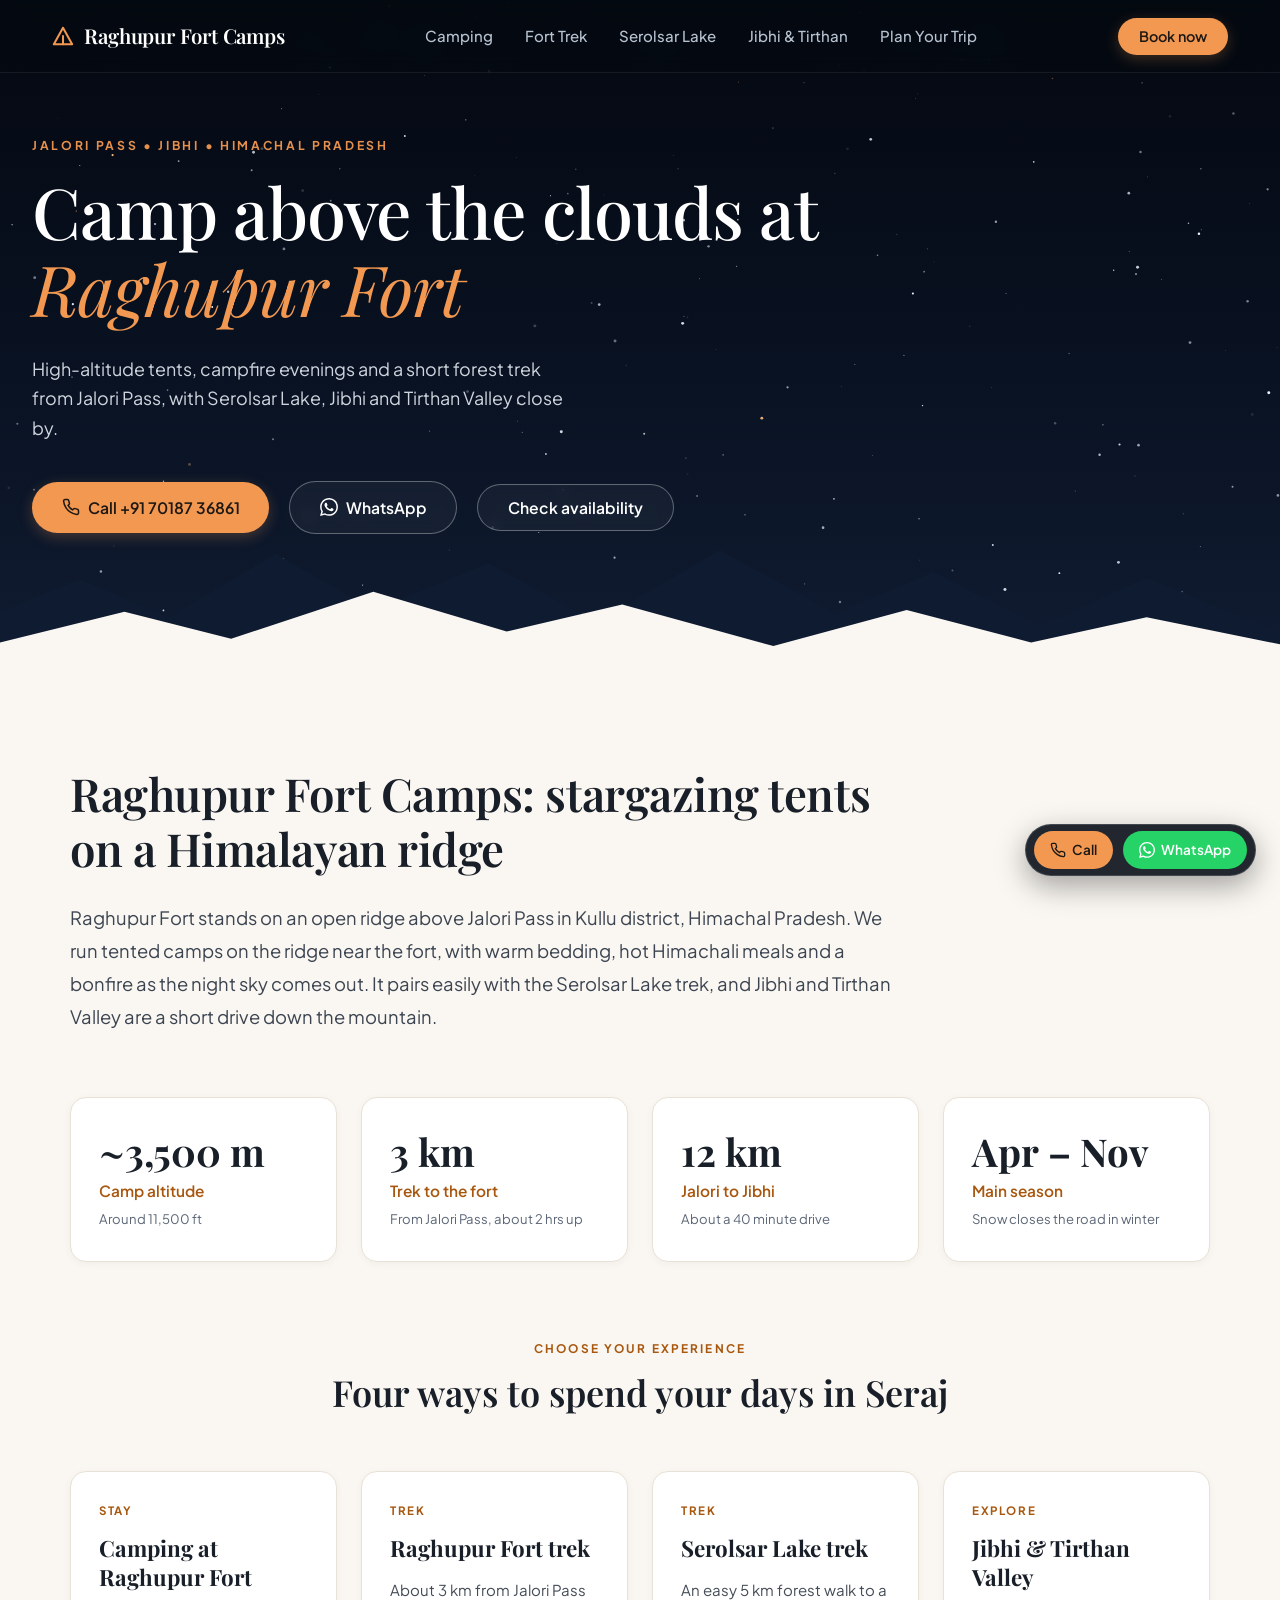
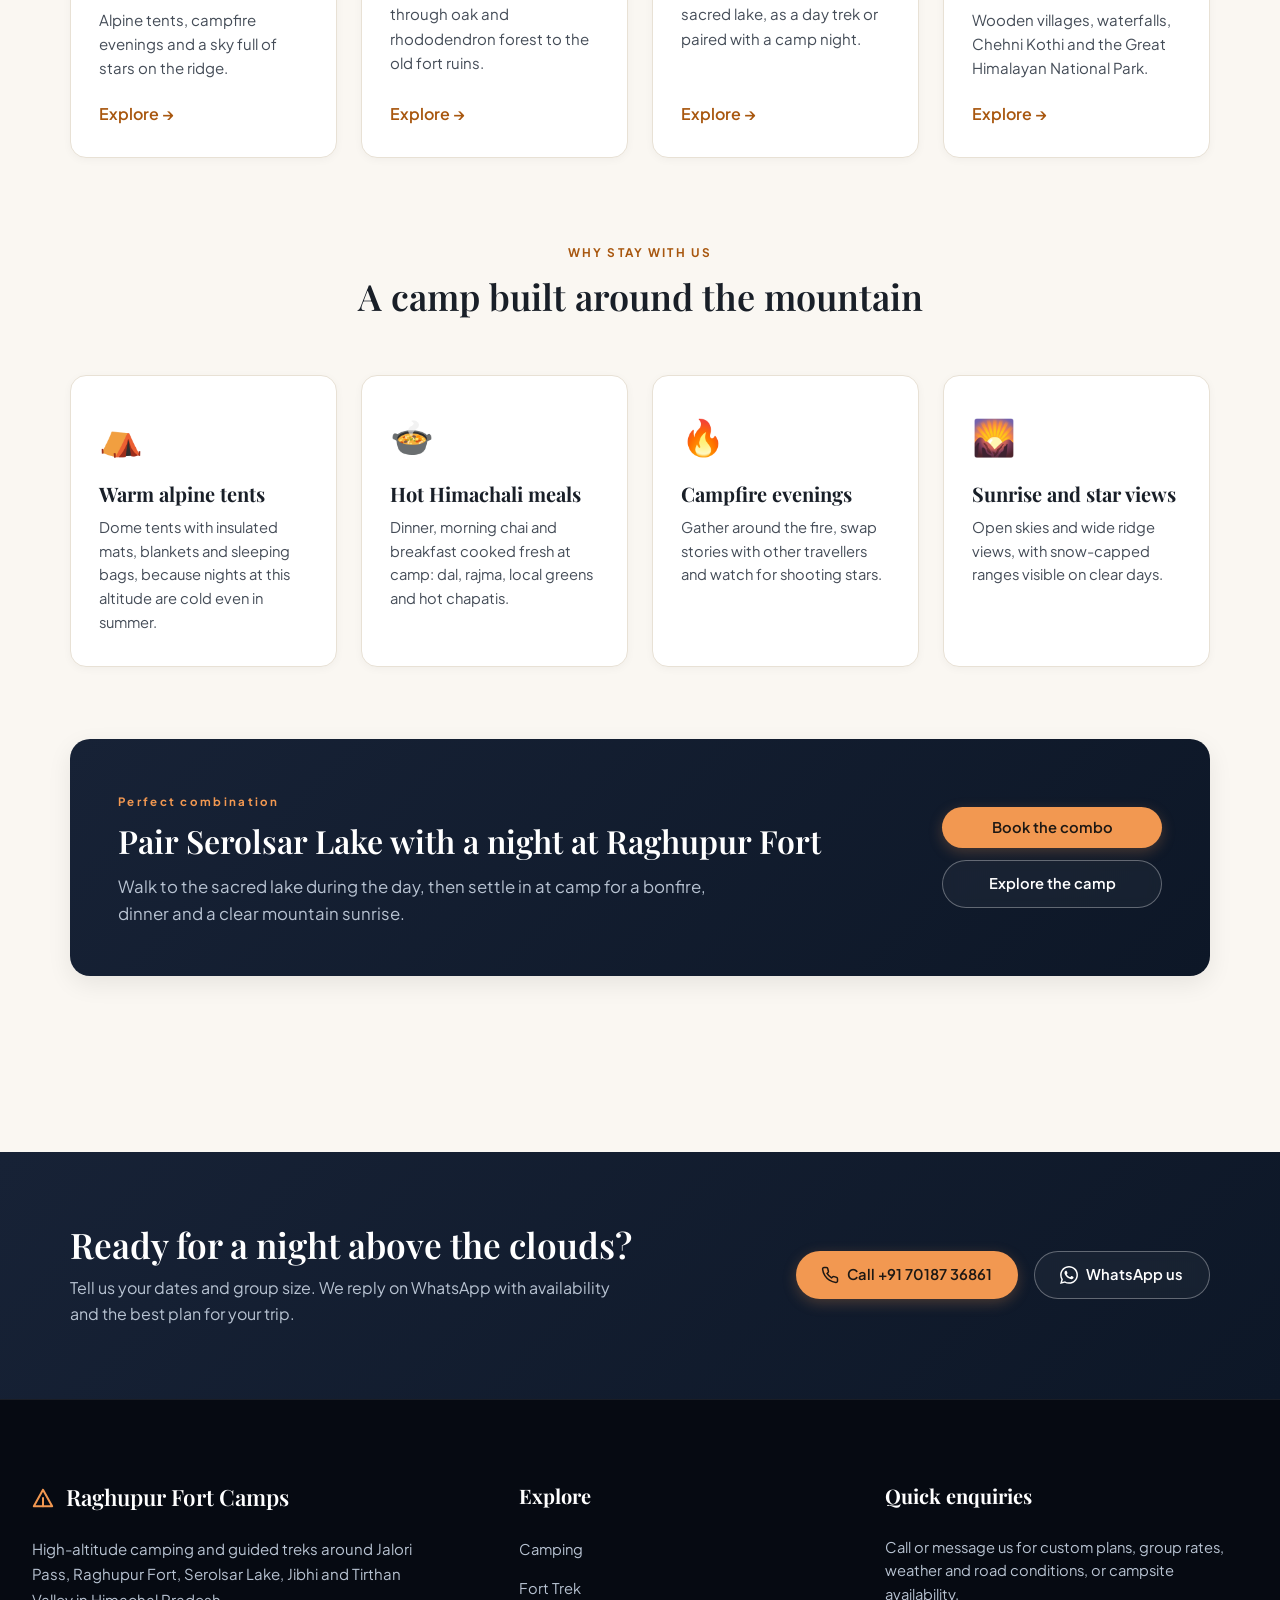
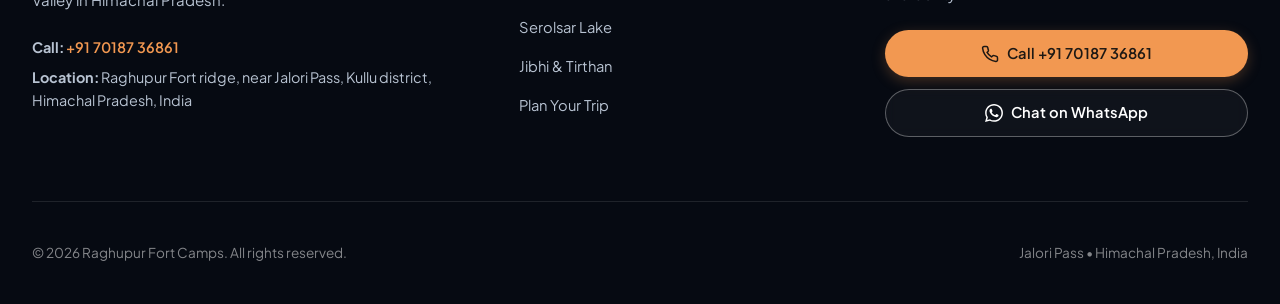
==== commit ee06dd84: "Rebuild site as multi-page SEO-friendly static site - Split single-page tab app into 6 crawlable pag" ====
--- a/index.html
+++ b/index.html
@@ -1,899 +1,178 @@
 <!DOCTYPE html>
 <html lang="en">
 <head>
-  <meta charset="UTF-8">
-  <meta name="viewport" content="width=device-width, initial-scale=1.0">
-  <title>Raghupur Fort Camps & Trek | Jalori Pass, Jibhi, Serolsar Lake</title>
-  <meta name="description" content="Experience high-altitude camping, Serolsar Lake trek, and Raghupur Fort stargazing near Jalori Pass, Jibhi & Tirthan Valley, Himachal Pradesh.">
-  
-  <!-- Google Fonts -->
-  <link rel="preconnect" href="https://fonts.googleapis.com">
-  <link rel="preconnect" href="https://fonts.gstatic.com" crossorigin>
-  <link href="https://fonts.googleapis.com/css2?family=Playfair+Display:ital,wght@0,400;0,500;0,600;0,700;1,400;1,500;1,600&family=Plus+Jakarta+Sans:wght@300;400;500;600;700&display=swap" rel="stylesheet">
-  
-  <!-- Stylesheet -->
-  <link rel="stylesheet" href="styles.css">
+<meta charset="UTF-8">
+<meta name="viewport" content="width=device-width, initial-scale=1.0">
+<title>Raghupur Fort Camping &amp; Treks | Jalori Pass, Jibhi, Serolsar</title>
+<meta name="description" content="Camp at Raghupur Fort near Jalori Pass, Himachal. Stargazing tents, Raghupur Fort trek, Serolsar Lake trek and Jibhi-Tirthan trips. Call +91 70187 36861.">
+<meta name="robots" content="index,follow,max-image-preview:large">
+<link rel="canonical" href="https://abhayinc.github.io/raghupurcamps/index.html">
+<meta name="theme-color" content="#050a12">
+<meta property="og:type" content="website">
+<meta property="og:site_name" content="Raghupur Fort Camps">
+<meta property="og:locale" content="en_IN">
+<meta property="og:title" content="Raghupur Fort Camping &amp; Treks | Jalori Pass, Jibhi, Serolsar">
+<meta property="og:description" content="Camp at Raghupur Fort near Jalori Pass, Himachal. Stargazing tents, Raghupur Fort trek, Serolsar Lake trek and Jibhi-Tirthan trips. Call +91 70187 36861.">
+<meta property="og:url" content="https://abhayinc.github.io/raghupurcamps/index.html">
+<meta property="og:image" content="https://abhayinc.github.io/raghupurcamps/og-image.jpg">
+<meta property="og:image:width" content="1200">
+<meta property="og:image:height" content="630">
+<meta property="og:image:alt" content="Raghupur Fort Camps: starry Himalayan night above Jalori Pass">
+<meta name="twitter:card" content="summary_large_image">
+<meta name="twitter:title" content="Raghupur Fort Camping &amp; Treks | Jalori Pass, Jibhi, Serolsar">
+<meta name="twitter:description" content="Camp at Raghupur Fort near Jalori Pass, Himachal. Stargazing tents, Raghupur Fort trek, Serolsar Lake trek and Jibhi-Tirthan trips. Call +91 70187 36861.">
+<meta name="twitter:image" content="https://abhayinc.github.io/raghupurcamps/og-image.jpg">
+<link rel="icon" href="favicon.svg" type="image/svg+xml">
+<link rel="apple-touch-icon" href="apple-touch-icon.png">
+<link rel="preconnect" href="https://fonts.googleapis.com">
+<link rel="preconnect" href="https://fonts.gstatic.com" crossorigin>
+<link href="https://fonts.googleapis.com/css2?family=Playfair+Display:ital,wght@0,500;0,600;0,700;1,400&amp;family=Plus+Jakarta+Sans:wght@400;500;600;700&amp;display=swap" rel="stylesheet">
+<link rel="stylesheet" href="styles.css">
+<script type="application/ld+json">{"@context": "https://schema.org", "@type": "Campground", "name": "Raghupur Fort Camps", "url": "https://abhayinc.github.io/raghupurcamps/index.html", "image": "https://abhayinc.github.io/raghupurcamps/og-image.jpg", "telephone": "+917018736861", "description": "Tented camping and guided treks on the Raghupur Fort ridge near Jalori Pass, Kullu district, Himachal Pradesh.", "address": {"@type": "PostalAddress", "addressLocality": "Jalori Pass", "addressRegion": "Himachal Pradesh", "addressCountry": "IN"}, "areaServed": ["Jalori Pass", "Jibhi", "Tirthan Valley", "Serolsar Lake"]}</script>
+<script type="application/ld+json">{"@context": "https://schema.org", "@type": "WebSite", "name": "Raghupur Fort Camps", "url": "https://abhayinc.github.io/raghupurcamps/index.html"}</script>
 </head>
-<body>
-
-  <!-- Navigation Bar -->
-  <header class="site-header" id="header">
-    <div class="header-container">
-      <a href="#serolsar" class="brand-logo" onclick="switchTab('serolsar')">
-        <svg class="brand-icon" viewBox="0 0 24 24" fill="none" stroke="currentColor" stroke-width="2" stroke-linecap="round" stroke-linejoin="round">
-          <path d="M12 3L2 21h20L12 3z"/>
-          <path d="M12 12v9"/>
-        </svg>
-        <span class="brand-name">Raghupur Fort Camps</span>
-      </a>
-
-      <!-- Desktop Nav -->
-      <nav class="nav-menu" id="nav-menu">
-        <a href="#camping" class="nav-link" data-tab="camping" onclick="switchTab('camping')">Camping</a>
-        <a href="#fort-trek" class="nav-link" data-tab="fort-trek" onclick="switchTab('fort-trek')">Fort Trek</a>
-        <a href="#serolsar" class="nav-link active" data-tab="serolsar" onclick="switchTab('serolsar')">Serolsar Lake</a>
-        <a href="#jibhi-tirthan" class="nav-link" data-tab="jibhi-tirthan" onclick="switchTab('jibhi-tirthan')">Jibhi & Tirthan</a>
-        <a href="#plan-trip" class="nav-link" data-tab="plan-trip" onclick="switchTab('plan-trip')">Plan Your Trip</a>
-      </nav>
-
-      <!-- Header Action -->
-      <div class="header-actions">
-        <button class="btn btn-amber pill-btn" onclick="openBookingModal('General Inquiry')">Call to book</button>
-        <button class="mobile-toggle" id="mobile-toggle" aria-label="Toggle menu">
-          <span></span>
-          <span></span>
-          <span></span>
-        </button>
+<body data-page="home">
+<a class="skip-link" href="#main">Skip to content</a>
+<header class="site-header" id="header">
+  <div class="header-container">
+    <a href="index.html" class="brand-logo" aria-label="Raghupur Fort Camps home"><svg class="brand-icon" viewBox="0 0 24 24" fill="none" stroke="currentColor" stroke-width="2" stroke-linecap="round" stroke-linejoin="round" aria-hidden="true"><path d="M12 3L2 21h20L12 3z"/><path d="M12 12v9"/></svg><span class="brand-name">Raghupur Fort Camps</span></a>
+    <nav class="nav-menu" aria-label="Main"><a href="raghupur-fort-camping.html" class="nav-link">Camping</a><a href="raghupur-fort-trek.html" class="nav-link">Fort Trek</a><a href="serolsar-lake-trek.html" class="nav-link">Serolsar Lake</a><a href="jibhi-tirthan-valley.html" class="nav-link">Jibhi &amp; Tirthan</a><a href="plan-your-trip.html" class="nav-link">Plan Your Trip</a></nav>
+    <div class="header-actions">
+      <button type="button" class="btn btn-amber pill-btn header-book" data-book="custom">Book now</button>
+      <button type="button" class="mobile-toggle" id="mobile-toggle" aria-label="Open menu" aria-expanded="false" aria-controls="mobile-drawer"><span></span><span></span><span></span></button>
+    </div>
+  </div>
+</header>
+<div class="drawer-overlay" id="drawer-overlay"></div>
+<aside class="mobile-drawer" id="mobile-drawer" aria-label="Menu">
+  <div class="drawer-header">
+    <span class="brand-logo"><svg class="brand-icon" viewBox="0 0 24 24" fill="none" stroke="currentColor" stroke-width="2" stroke-linecap="round" stroke-linejoin="round" aria-hidden="true"><path d="M12 3L2 21h20L12 3z"/><path d="M12 12v9"/></svg><span>Raghupur Fort Camps</span></span>
+    <button type="button" class="close-drawer" id="close-drawer" aria-label="Close menu">&times;</button>
+  </div>
+  <nav class="drawer-links" aria-label="Mobile"><a href="raghupur-fort-camping.html" class="drawer-link">Camping</a><a href="raghupur-fort-trek.html" class="drawer-link">Fort Trek</a><a href="serolsar-lake-trek.html" class="drawer-link">Serolsar Lake</a><a href="jibhi-tirthan-valley.html" class="drawer-link">Jibhi &amp; Tirthan</a><a href="plan-your-trip.html" class="drawer-link">Plan Your Trip</a></nav>
+  <div class="drawer-footer">
+    <a href="tel:+917018736861" class="btn btn-amber pill-btn full-width"><svg class="btn-icon" viewBox="0 0 24 24" fill="none" stroke="currentColor" stroke-width="2" aria-hidden="true"><path d="M22 16.92v3a2 2 0 0 1-2.18 2 19.79 19.79 0 0 1-8.63-3.07 19.5 19.5 0 0 1-6-6 19.79 19.79 0 0 1-3.07-8.67A2 2 0 0 1 4.11 2h3a2 2 0 0 1 2 1.72 12.84 12.84 0 0 0 .7 2.81 2 2 0 0 1-.45 2.11L8.09 9.91a16 16 0 0 0 6 6l1.27-1.27a2 2 0 0 1 2.11-.45 12.84 12.84 0 0 0 2.81.7A2 2 0 0 1 22 16.92z"/></svg>Call +91 70187 36861</a>
+    <a href="https://wa.me/917018736861?text=Hi%2C%20I%20would%20like%20to%20enquire%20about%20Raghupur%20Fort%20Camps%20and%20treks." target="_blank" rel="noopener noreferrer" class="btn btn-outline-white pill-btn full-width"><svg class="btn-icon" viewBox="0 0 24 24" fill="currentColor" aria-hidden="true"><path d="M.057 24l1.687-6.163c-1.041-1.804-1.588-3.849-1.587-5.946.003-6.556 5.338-11.891 11.893-11.891 3.181.001 6.167 1.24 8.413 3.488 2.245 2.248 3.481 5.236 3.48 8.414-.003 6.557-5.338 11.892-11.893 11.892-1.99-.001-3.951-.5-5.688-1.448l-6.305 1.654zm6.597-3.807c1.676.995 3.276 1.591 5.392 1.592 5.448 0 9.886-4.434 9.889-9.885.002-5.462-4.415-9.89-9.881-9.892-5.452 0-9.887 4.434-9.889 9.884-.001 2.225.651 3.891 1.746 5.634l-.999 3.648 3.742-.981zm11.387-5.464c-.074-.124-.272-.198-.57-.347-.297-.149-1.758-.868-2.031-.967-.272-.099-.47-.149-.669.149-.198.297-.768.967-.941 1.165-.173.198-.347.223-.644.074-.297-.149-1.255-.462-2.39-1.475-.883-.788-1.48-1.761-1.653-2.059-.173-.297-.018-.458.13-.606.134-.133.297-.347.446-.521.151-.172.2-.296.3-.495.099-.198.05-.372-.025-.521-.075-.148-.669-1.611-.916-2.206-.242-.579-.487-.501-.669-.51l-.57-.01c-.198 0-.52.074-.792.372s-1.04 1.016-1.04 2.479 1.065 2.876 1.213 3.074c.149.198 2.095 3.2 5.076 4.487.709.306 1.263.489 1.694.626.712.226 1.36.194 1.872.118.571-.085 1.758-.719 2.006-1.413.248-.695.248-1.29.173-1.414z"/></svg>Chat on WhatsApp</a>
+  </div>
+</aside>
+<main id="main">
+<section class="hero-section hero-home">
+  <canvas id="starfield" class="star-canvas" aria-hidden="true"></canvas>
+  <svg class="hero-ridge" viewBox="0 0 1440 170" preserveAspectRatio="none" aria-hidden="true">
+    <path class="ridge-back" d="M0 170V96l90-36 100 42 120-70 110 62 130-52 120 66 140-80 130 70 110-46 120 60 120-54 150 62v100z"/>
+    <path class="ridge-front" d="M0 170v-40l140-34 120 30 160-52 150 44 130-30 170 46 150-40 140 36 130-28 150 30v38z"/>
+  </svg>
+  <div class="hero-container">
+    
+    <p class="hero-kicker">Jalori Pass &bull; Jibhi &bull; Himachal Pradesh</p>
+    <h1 class="hero-title">Camp above the clouds at <span class="italic-accent">Raghupur Fort</span></h1>
+    <p class="hero-subtitle">High-altitude tents, campfire evenings and a short forest trek from Jalori Pass, with Serolsar Lake, Jibhi and Tirthan Valley close by.</p>
+    <div class="hero-actions"><a href="tel:+917018736861" class="btn btn-amber pill-btn btn-hero"><svg class="btn-icon" viewBox="0 0 24 24" fill="none" stroke="currentColor" stroke-width="2" aria-hidden="true"><path d="M22 16.92v3a2 2 0 0 1-2.18 2 19.79 19.79 0 0 1-8.63-3.07 19.5 19.5 0 0 1-6-6 19.79 19.79 0 0 1-3.07-8.67A2 2 0 0 1 4.11 2h3a2 2 0 0 1 2 1.72 12.84 12.84 0 0 0 .7 2.81 2 2 0 0 1-.45 2.11L8.09 9.91a16 16 0 0 0 6 6l1.27-1.27a2 2 0 0 1 2.11-.45 12.84 12.84 0 0 0 2.81.7A2 2 0 0 1 22 16.92z"/></svg>Call +91 70187 36861</a><a href="https://wa.me/917018736861?text=Hi%2C%20I%20would%20like%20to%20know%20more%20about%20Raghupur%20Fort%20Camps." target="_blank" rel="noopener noreferrer" class="btn btn-outline-white pill-btn btn-hero"><svg class="btn-icon" viewBox="0 0 24 24" fill="currentColor" aria-hidden="true"><path d="M.057 24l1.687-6.163c-1.041-1.804-1.588-3.849-1.587-5.946.003-6.556 5.338-11.891 11.893-11.891 3.181.001 6.167 1.24 8.413 3.488 2.245 2.248 3.481 5.236 3.48 8.414-.003 6.557-5.338 11.892-11.893 11.892-1.99-.001-3.951-.5-5.688-1.448l-6.305 1.654zm6.597-3.807c1.676.995 3.276 1.591 5.392 1.592 5.448 0 9.886-4.434 9.889-9.885.002-5.462-4.415-9.89-9.881-9.892-5.452 0-9.887 4.434-9.889 9.884-.001 2.225.651 3.891 1.746 5.634l-.999 3.648 3.742-.981zm11.387-5.464c-.074-.124-.272-.198-.57-.347-.297-.149-1.758-.868-2.031-.967-.272-.099-.47-.149-.669.149-.198.297-.768.967-.941 1.165-.173.198-.347.223-.644.074-.297-.149-1.255-.462-2.39-1.475-.883-.788-1.48-1.761-1.653-2.059-.173-.297-.018-.458.13-.606.134-.133.297-.347.446-.521.151-.172.2-.296.3-.495.099-.198.05-.372-.025-.521-.075-.148-.669-1.611-.916-2.206-.242-.579-.487-.501-.669-.51l-.57-.01c-.198 0-.52.074-.792.372s-1.04 1.016-1.04 2.479 1.065 2.876 1.213 3.074c.149.198 2.095 3.2 5.076 4.487.709.306 1.263.489 1.694.626.712.226 1.36.194 1.872.118.571-.085 1.758-.719 2.006-1.413.248-.695.248-1.29.173-1.414z"/></svg>WhatsApp</a><button type="button" class="btn btn-outline-white pill-btn btn-hero" data-book="custom">Check availability</button></div>
+  </div>
+</section>
+<section class="editorial-section">
+  <div class="content-container">
+    <div class="editorial-header">
+      <h2 class="editorial-title">Raghupur Fort Camps: stargazing tents on a Himalayan ridge</h2>
+      <p class="editorial-lead">Raghupur Fort stands on an open ridge above Jalori Pass in Kullu district, Himachal Pradesh. We run tented camps on the ridge near the fort, with warm bedding, hot Himachali meals and a bonfire as the night sky comes out. It pairs easily with the Serolsar Lake trek, and Jibhi and Tirthan Valley are a short drive down the mountain.</p>
+    </div>
+    <div class="stats-row"><div class="stat-card"><span class="stat-num">~3,500 m</span><span class="stat-label">Camp altitude</span><span class="stat-note">Around 11,500 ft</span></div><div class="stat-card"><span class="stat-num">3 km</span><span class="stat-label">Trek to the fort</span><span class="stat-note">From Jalori Pass, about 2 hrs up</span></div><div class="stat-card"><span class="stat-num">12 km</span><span class="stat-label">Jalori to Jibhi</span><span class="stat-note">About a 40 minute drive</span></div><div class="stat-card"><span class="stat-num">Apr&nbsp;&ndash;&nbsp;Nov</span><span class="stat-label">Main season</span><span class="stat-note">Snow closes the road in winter</span></div></div>
+    <div class="center-header"><span class="section-tag">Choose your experience</span><h2 class="section-heading">Four ways to spend your days in Seraj</h2></div>
+    <div class="exp-grid"><a class="exp-card" href="raghupur-fort-camping.html"><span class="place-tag">Stay</span><h3>Camping at Raghupur Fort</h3><p>Alpine tents, campfire evenings and a sky full of stars on the ridge.</p><span class="exp-more">Explore <span aria-hidden="true">&rarr;</span></span></a><a class="exp-card" href="raghupur-fort-trek.html"><span class="place-tag">Trek</span><h3>Raghupur Fort trek</h3><p>About 3 km from Jalori Pass through oak and rhododendron forest to the old fort ruins.</p><span class="exp-more">Explore <span aria-hidden="true">&rarr;</span></span></a><a class="exp-card" href="serolsar-lake-trek.html"><span class="place-tag">Trek</span><h3>Serolsar Lake trek</h3><p>An easy 5 km forest walk to a sacred lake, as a day trek or paired with a camp night.</p><span class="exp-more">Explore <span aria-hidden="true">&rarr;</span></span></a><a class="exp-card" href="jibhi-tirthan-valley.html"><span class="place-tag">Explore</span><h3>Jibhi &amp; Tirthan Valley</h3><p>Wooden villages, waterfalls, Chehni Kothi and the Great Himalayan National Park.</p><span class="exp-more">Explore <span aria-hidden="true">&rarr;</span></span></a></div>
+    <div class="center-header"><span class="section-tag">Why stay with us</span><h2 class="section-heading">A camp built around the mountain</h2></div>
+    <div class="camps-features-grid">
+      <div class="feature-card"><div class="feature-icon" aria-hidden="true">⛺</div><h3>Warm alpine tents</h3><p>Dome tents with insulated mats, blankets and sleeping bags, because nights at this altitude are cold even in summer.</p></div>
+      <div class="feature-card"><div class="feature-icon" aria-hidden="true">🍲</div><h3>Hot Himachali meals</h3><p>Dinner, morning chai and breakfast cooked fresh at camp: dal, rajma, local greens and hot chapatis.</p></div>
+      <div class="feature-card"><div class="feature-icon" aria-hidden="true">🔥</div><h3>Campfire evenings</h3><p>Gather around the fire, swap stories with other travellers and watch for shooting stars.</p></div>
+      <div class="feature-card"><div class="feature-icon" aria-hidden="true">🌄</div><h3>Sunrise and star views</h3><p>Open skies and wide ridge views, with snow-capped ranges visible on clear days.</p></div>
+    </div>
+    <div class="banner-box"><div class="banner-text"><span class="banner-kicker">Perfect combination</span><h2>Pair Serolsar Lake with a night at Raghupur Fort</h2><p>Walk to the sacred lake during the day, then settle in at camp for a bonfire, dinner and a clear mountain sunrise.</p></div><div class="banner-action"><button type="button" class="btn btn-amber pill-btn" data-book="serolsar-combo">Book the combo</button><a href="raghupur-fort-camping.html" class="btn btn-outline-white pill-btn">Explore the camp</a></div></div>
+  </div>
+</section>
+<section class="cta-band"><div class="content-container cta-inner"><div><h2>Ready for a night above the clouds?</h2><p>Tell us your dates and group size. We reply on WhatsApp with availability and the best plan for your trip.</p></div><div class="cta-actions"><a href="tel:+917018736861" class="btn btn-amber pill-btn"><svg class="btn-icon" viewBox="0 0 24 24" fill="none" stroke="currentColor" stroke-width="2" aria-hidden="true"><path d="M22 16.92v3a2 2 0 0 1-2.18 2 19.79 19.79 0 0 1-8.63-3.07 19.5 19.5 0 0 1-6-6 19.79 19.79 0 0 1-3.07-8.67A2 2 0 0 1 4.11 2h3a2 2 0 0 1 2 1.72 12.84 12.84 0 0 0 .7 2.81 2 2 0 0 1-.45 2.11L8.09 9.91a16 16 0 0 0 6 6l1.27-1.27a2 2 0 0 1 2.11-.45 12.84 12.84 0 0 0 2.81.7A2 2 0 0 1 22 16.92z"/></svg>Call +91 70187 36861</a><a href="https://wa.me/917018736861?text=Hi%2C%20I%20would%20like%20to%20plan%20a%20trip%20to%20Raghupur%20Fort%20Camps." target="_blank" rel="noopener noreferrer" class="btn btn-outline-white pill-btn"><svg class="btn-icon" viewBox="0 0 24 24" fill="currentColor" aria-hidden="true"><path d="M.057 24l1.687-6.163c-1.041-1.804-1.588-3.849-1.587-5.946.003-6.556 5.338-11.891 11.893-11.891 3.181.001 6.167 1.24 8.413 3.488 2.245 2.248 3.481 5.236 3.48 8.414-.003 6.557-5.338 11.892-11.893 11.892-1.99-.001-3.951-.5-5.688-1.448l-6.305 1.654zm6.597-3.807c1.676.995 3.276 1.591 5.392 1.592 5.448 0 9.886-4.434 9.889-9.885.002-5.462-4.415-9.89-9.881-9.892-5.452 0-9.887 4.434-9.889 9.884-.001 2.225.651 3.891 1.746 5.634l-.999 3.648 3.742-.981zm11.387-5.464c-.074-.124-.272-.198-.57-.347-.297-.149-1.758-.868-2.031-.967-.272-.099-.47-.149-.669.149-.198.297-.768.967-.941 1.165-.173.198-.347.223-.644.074-.297-.149-1.255-.462-2.39-1.475-.883-.788-1.48-1.761-1.653-2.059-.173-.297-.018-.458.13-.606.134-.133.297-.347.446-.521.151-.172.2-.296.3-.495.099-.198.05-.372-.025-.521-.075-.148-.669-1.611-.916-2.206-.242-.579-.487-.501-.669-.51l-.57-.01c-.198 0-.52.074-.792.372s-1.04 1.016-1.04 2.479 1.065 2.876 1.213 3.074c.149.198 2.095 3.2 5.076 4.487.709.306 1.263.489 1.694.626.712.226 1.36.194 1.872.118.571-.085 1.758-.719 2.006-1.413.248-.695.248-1.29.173-1.414z"/></svg>WhatsApp us</a></div></div></section>
+</main>
+<footer class="site-footer">
+  <div class="footer-container">
+    <div class="footer-grid">
+      <div class="footer-col">
+        <div class="footer-brand"><svg class="brand-icon" viewBox="0 0 24 24" fill="none" stroke="currentColor" stroke-width="2" stroke-linecap="round" stroke-linejoin="round" aria-hidden="true"><path d="M12 3L2 21h20L12 3z"/><path d="M12 12v9"/></svg><span>Raghupur Fort Camps</span></div>
+        <p class="footer-desc">High-altitude camping and guided treks around Jalori Pass, Raghupur Fort, Serolsar Lake, Jibhi and Tirthan Valley in Himachal Pradesh.</p>
+        <div class="footer-contacts">
+          <p><strong>Call:</strong> <a href="tel:+917018736861">+91 70187 36861</a></p>
+          <p><strong>Location:</strong> Raghupur Fort ridge, near Jalori Pass, Kullu district, Himachal Pradesh, India</p>
+        </div>
+      </div>
+      <div class="footer-col">
+        <h2 class="footer-heading">Explore</h2>
+        <ul class="footer-links"><li><a href="raghupur-fort-camping.html">Camping</a></li><li><a href="raghupur-fort-trek.html">Fort Trek</a></li><li><a href="serolsar-lake-trek.html">Serolsar Lake</a></li><li><a href="jibhi-tirthan-valley.html">Jibhi &amp; Tirthan</a></li><li><a href="plan-your-trip.html">Plan Your Trip</a></li></ul>
+      </div>
+      <div class="footer-col">
+        <h2 class="footer-heading">Quick enquiries</h2>
+        <p class="footer-small">Call or message us for custom plans, group rates, weather and road conditions, or campsite availability.</p>
+        <div class="footer-cta-stack">
+          <a href="tel:+917018736861" class="btn btn-amber pill-btn full-width"><svg class="btn-icon" viewBox="0 0 24 24" fill="none" stroke="currentColor" stroke-width="2" aria-hidden="true"><path d="M22 16.92v3a2 2 0 0 1-2.18 2 19.79 19.79 0 0 1-8.63-3.07 19.5 19.5 0 0 1-6-6 19.79 19.79 0 0 1-3.07-8.67A2 2 0 0 1 4.11 2h3a2 2 0 0 1 2 1.72 12.84 12.84 0 0 0 .7 2.81 2 2 0 0 1-.45 2.11L8.09 9.91a16 16 0 0 0 6 6l1.27-1.27a2 2 0 0 1 2.11-.45 12.84 12.84 0 0 0 2.81.7A2 2 0 0 1 22 16.92z"/></svg>Call +91 70187 36861</a>
+          <a href="https://wa.me/917018736861?text=Hi%2C%20I%20would%20like%20to%20enquire%20about%20camping%20and%20trekking." target="_blank" rel="noopener noreferrer" class="btn btn-outline-white pill-btn full-width"><svg class="btn-icon" viewBox="0 0 24 24" fill="currentColor" aria-hidden="true"><path d="M.057 24l1.687-6.163c-1.041-1.804-1.588-3.849-1.587-5.946.003-6.556 5.338-11.891 11.893-11.891 3.181.001 6.167 1.24 8.413 3.488 2.245 2.248 3.481 5.236 3.48 8.414-.003 6.557-5.338 11.892-11.893 11.892-1.99-.001-3.951-.5-5.688-1.448l-6.305 1.654zm6.597-3.807c1.676.995 3.276 1.591 5.392 1.592 5.448 0 9.886-4.434 9.889-9.885.002-5.462-4.415-9.89-9.881-9.892-5.452 0-9.887 4.434-9.889 9.884-.001 2.225.651 3.891 1.746 5.634l-.999 3.648 3.742-.981zm11.387-5.464c-.074-.124-.272-.198-.57-.347-.297-.149-1.758-.868-2.031-.967-.272-.099-.47-.149-.669.149-.198.297-.768.967-.941 1.165-.173.198-.347.223-.644.074-.297-.149-1.255-.462-2.39-1.475-.883-.788-1.48-1.761-1.653-2.059-.173-.297-.018-.458.13-.606.134-.133.297-.347.446-.521.151-.172.2-.296.3-.495.099-.198.05-.372-.025-.521-.075-.148-.669-1.611-.916-2.206-.242-.579-.487-.501-.669-.51l-.57-.01c-.198 0-.52.074-.792.372s-1.04 1.016-1.04 2.479 1.065 2.876 1.213 3.074c.149.198 2.095 3.2 5.076 4.487.709.306 1.263.489 1.694.626.712.226 1.36.194 1.872.118.571-.085 1.758-.719 2.006-1.413.248-.695.248-1.29.173-1.414z"/></svg>Chat on WhatsApp</a>
+        </div>
       </div>
     </div>
-  </header>
-
-  <!-- Mobile Drawer -->
-  <div class="mobile-drawer" id="mobile-drawer">
-    <div class="drawer-header">
-      <div class="brand-logo">
-        <svg class="brand-icon" viewBox="0 0 24 24" fill="none" stroke="currentColor" stroke-width="2">
-          <path d="M12 3L2 21h20L12 3z"/>
-          <path d="M12 12v9"/>
-        </svg>
-        <span>Raghupur Fort Camps</span>
-      </div>
-      <button class="close-drawer" id="close-drawer">&times;</button>
-    </div>
-    <div class="drawer-links">
-      <a href="#camping" class="drawer-link" onclick="switchTab('camping'); closeMobileMenu();">Camping</a>
-      <a href="#fort-trek" class="drawer-link" onclick="switchTab('fort-trek'); closeMobileMenu();">Fort Trek</a>
-      <a href="#serolsar" class="drawer-link active" onclick="switchTab('serolsar'); closeMobileMenu();">Serolsar Lake</a>
-      <a href="#jibhi-tirthan" class="drawer-link" onclick="switchTab('jibhi-tirthan'); closeMobileMenu();">Jibhi & Tirthan</a>
-      <a href="#plan-trip" class="drawer-link" onclick="switchTab('plan-trip'); closeMobileMenu();">Plan Your Trip</a>
-    </div>
-    <div class="drawer-footer">
-      <a href="tel:+917018736861" class="btn btn-amber pill-btn full-width">Call +91 70187 36861</a>
-      <a href="https://wa.me/917018736861?text=Hi%2C%20I%20would%20like%20to%20inquire%20about%20Raghupur%20Fort%20Camps%20and%20Treks" target="_blank" class="btn btn-outline-white pill-btn full-width">Chat on WhatsApp</a>
+    <div class="footer-bottom">
+      <p>&copy; 2026 Raghupur Fort Camps. All rights reserved.</p>
+      <p>Jalori Pass &bull; Himachal Pradesh, India</p>
     </div>
   </div>
-
-  <!-- ========================================================================= -->
-  <!-- TAB 1: SEROLSAR LAKE (EXACT MATCH TO USER SCREENSHOT & EXTENDED CONTENT) -->
-  <!-- ========================================================================= -->
-  <div class="tab-pane active" id="pane-serolsar">
-    
-    <!-- Hero Section with Deep Starry Sky Canvas -->
-    <section class="hero-section hero-serolsar">
-      <canvas id="star-canvas-serolsar" class="star-canvas"></canvas>
-      <div class="hero-silhouette"></div>
-      
-      <div class="hero-container">
-        <!-- Breadcrumbs -->
-        <div class="hero-breadcrumbs">
-          <a href="#serolsar" onclick="switchTab('serolsar')">Home</a>
-          <span class="breadcrumb-separator">/</span>
-          <span class="breadcrumb-current">Serolsar Lake</span>
-        </div>
-
-        <!-- Location Kicker -->
-        <p class="hero-kicker">NEAR JALORI PASS &bull; JIBHI</p>
-
-        <!-- Main Heading with Editorial Font -->
-        <h1 class="hero-title">
-          Serolsar Lake <span class="italic-accent">trek</span><br>
-          and camping
-        </h1>
-
-        <!-- Subtitle -->
-        <p class="hero-subtitle">
-          A calm, sacred forest lake just below Jalori Pass. Easy to pair with a night at Raghupur Fort.
-        </p>
-
-        <!-- CTA Action Buttons -->
-        <div class="hero-actions">
-          <a href="tel:+917018736861" class="btn btn-amber pill-btn btn-hero">
-            <svg class="btn-icon" viewBox="0 0 24 24" fill="none" stroke="currentColor" stroke-width="2">
-              <path d="M22 16.92v3a2 2 0 0 1-2.18 2 19.79 19.79 0 0 1-8.63-3.07 19.5 19.5 0 0 1-6-6 19.79 19.79 0 0 1-3.07-8.67A2 2 0 0 1 4.11 2h3a2 2 0 0 1 2 1.72 12.84 12.84 0 0 0 .7 2.81 2 2 0 0 1-.45 2.11L8.09 9.91a16 16 0 0 0 6 6l1.27-1.27a2 2 0 0 1 2.11-.45 12.84 12.84 0 0 0 2.81.7A2 2 0 0 1 22 16.92z"/>
-            </svg>
-            Call +91 70187 36861
-          </a>
-          <a href="https://wa.me/917018736861?text=Hi%2C%20I%20am%20interested%20in%20the%20Serolsar%20Lake%20Trek%20and%20Camping" target="_blank" class="btn btn-outline-white pill-btn btn-hero">
-            <svg class="btn-icon" viewBox="0 0 24 24" fill="currentColor">
-              <path d="M.057 24l1.687-6.163c-1.041-1.804-1.588-3.849-1.587-5.946.003-6.556 5.338-11.891 11.893-11.891 3.181.001 6.167 1.24 8.413 3.488 2.245 2.248 3.481 5.236 3.48 8.414-.003 6.557-5.338 11.892-11.893 11.892-1.99-.001-3.951-.5-5.688-1.448l-6.305 1.654zm6.597-3.807c1.676.995 3.276 1.591 5.392 1.592 5.448 0 9.886-4.434 9.889-9.885.002-5.462-4.415-9.89-9.881-9.892-5.452 0-9.887 4.434-9.889 9.884-.001 2.225.651 3.891 1.746 5.634l-.999 3.648 3.742-.981zm11.387-5.464c-.074-.124-.272-.198-.57-.347-.297-.149-1.758-.868-2.031-.967-.272-.099-.47-.149-.669.149-.198.297-.768.967-.941 1.165-.173.198-.347.223-.644.074-.297-.149-1.255-.462-2.39-1.475-.883-.788-1.48-1.761-1.653-2.059-.173-.297-.018-.458.13-.606.134-.133.297-.347.446-.521.151-.172.2-.296.3-.495.099-.198.05-.372-.025-.521-.075-.148-.669-1.611-.916-2.206-.242-.579-.487-.501-.669-.51l-.57-.01c-.198 0-.52.074-.792.372s-1.04 1.016-1.04 2.479 1.065 2.876 1.213 3.074c.149.198 2.095 3.2 5.076 4.487.709.306 1.263.489 1.694.626.712.226 1.36.194 1.872.118.571-.085 1.758-.719 2.006-1.413.248-.695.248-1.29.173-1.414z"/>
-            </svg>
-            WhatsApp
-          </a>
-        </div>
+</footer>
+<div class="floating-quick-bar">
+  <a href="tel:+917018736861" class="quick-btn quick-call"><svg class="btn-icon" viewBox="0 0 24 24" fill="none" stroke="currentColor" stroke-width="2" aria-hidden="true"><path d="M22 16.92v3a2 2 0 0 1-2.18 2 19.79 19.79 0 0 1-8.63-3.07 19.5 19.5 0 0 1-6-6 19.79 19.79 0 0 1-3.07-8.67A2 2 0 0 1 4.11 2h3a2 2 0 0 1 2 1.72 12.84 12.84 0 0 0 .7 2.81 2 2 0 0 1-.45 2.11L8.09 9.91a16 16 0 0 0 6 6l1.27-1.27a2 2 0 0 1 2.11-.45 12.84 12.84 0 0 0 2.81.7A2 2 0 0 1 22 16.92z"/></svg><span>Call</span></a>
+  <a href="https://wa.me/917018736861?text=Hi%2C%20I%20am%20interested%20in%20Raghupur%20Fort%20Camps%20and%20treks." target="_blank" rel="noopener noreferrer" class="quick-btn quick-whatsapp"><svg class="btn-icon" viewBox="0 0 24 24" fill="currentColor" aria-hidden="true"><path d="M.057 24l1.687-6.163c-1.041-1.804-1.588-3.849-1.587-5.946.003-6.556 5.338-11.891 11.893-11.891 3.181.001 6.167 1.24 8.413 3.488 2.245 2.248 3.481 5.236 3.48 8.414-.003 6.557-5.338 11.892-11.893 11.892-1.99-.001-3.951-.5-5.688-1.448l-6.305 1.654zm6.597-3.807c1.676.995 3.276 1.591 5.392 1.592 5.448 0 9.886-4.434 9.889-9.885.002-5.462-4.415-9.89-9.881-9.892-5.452 0-9.887 4.434-9.889 9.884-.001 2.225.651 3.891 1.746 5.634l-.999 3.648 3.742-.981zm11.387-5.464c-.074-.124-.272-.198-.57-.347-.297-.149-1.758-.868-2.031-.967-.272-.099-.47-.149-.669.149-.198.297-.768.967-.941 1.165-.173.198-.347.223-.644.074-.297-.149-1.255-.462-2.39-1.475-.883-.788-1.48-1.761-1.653-2.059-.173-.297-.018-.458.13-.606.134-.133.297-.347.446-.521.151-.172.2-.296.3-.495.099-.198.05-.372-.025-.521-.075-.148-.669-1.611-.916-2.206-.242-.579-.487-.501-.669-.51l-.57-.01c-.198 0-.52.074-.792.372s-1.04 1.016-1.04 2.479 1.065 2.876 1.213 3.074c.149.198 2.095 3.2 5.076 4.487.709.306 1.263.489 1.694.626.712.226 1.36.194 1.872.118.571-.085 1.758-.719 2.006-1.413.248-.695.248-1.29.173-1.414z"/></svg><span>WhatsApp</span></a>
+</div>
+<dialog id="booking-dialog" class="booking-dialog" aria-labelledby="booking-title">
+  <button type="button" class="modal-close" data-close-dialog aria-label="Close booking form">&times;</button>
+  <div class="modal-header">
+    <span class="modal-kicker">Booking enquiry</span>
+    <h2 class="modal-title" id="booking-title">Book your Himalayan experience</h2>
+    <p class="modal-desc">Send your details and we will confirm availability on WhatsApp.</p>
+  </div>
+  <form id="booking-form">
+    <div class="form-group">
+      <label for="form-package">Experience</label>
+      <select id="form-package" name="package" class="form-control" required><option value="serolsar-day">Serolsar Lake guided day trek</option><option value="serolsar-combo">Serolsar + Raghupur Fort camp (2D / 1N)</option><option value="camp-standard">Camping: standard alpine dome tent</option><option value="camp-luxury">Camping: luxury meadow tent</option><option value="camp-astro">Camping: astrophile private setup</option><option value="fort-trek">Raghupur Fort trek with guide</option><option value="circuit">Full Seraj Valley circuit (3D / 2N)</option><option value="jibhi">Jibhi &amp; Tirthan Valley trip</option><option value="custom">Custom group / general enquiry</option></select>
+    </div>
+    <div class="form-row">
+      <div class="form-group">
+        <label for="form-name">Your name</label>
+        <input type="text" id="form-name" name="name" class="form-control" placeholder="e.g. Rahul Sharma" autocomplete="name" required>
       </div>
-    </section>
-
-    <!-- Editorial Intro Section (Cream Linen Background) -->
-    <section class="editorial-section">
-      <div class="content-container">
-        
-        <div class="editorial-header">
-          <h2 class="editorial-title">Serolsar Lake: a quiet forest lake near Jalori Pass</h2>
-          <p class="editorial-lead">
-            Serolsar Lake (also written Seroalsar or Serolsar Tal) is a small, calm lake set deep in forest just below Jalori Pass. The water mirrors the sky, shifting between green, blue and grey. On the bank stands a small temple dedicated to Budhi Nagin, and locals treat the lake as sacred.
-          </p>
-        </div>
-
-        <!-- Trek Highlights Bento Grid -->
-        <div class="stats-row">
-          <div class="stat-card">
-            <span class="stat-num">5 km</span>
-            <span class="stat-label">Trail Distance</span>
-            <span class="stat-note">One-way gentle walk</span>
-          </div>
-          <div class="stat-card">
-            <span class="stat-num">10,170 ft</span>
-            <span class="stat-label">Altitude</span>
-            <span class="stat-note">3,100 m above sea level</span>
-          </div>
-          <div class="stat-card">
-            <span class="stat-num">2 hrs</span>
-            <span class="stat-label">Trek Time</span>
-            <span class="stat-note">Easy to moderate slope</span>
-          </div>
-          <div class="stat-card">
-            <span class="stat-num">Mar – Dec</span>
-            <span class="stat-label">Best Season</span>
-            <span class="stat-note">Snow trekking in winter</span>
-          </div>
-        </div>
-
-        <!-- Story & Folklore Split Section -->
-        <div class="story-grid">
-          <div class="story-content">
-            <span class="section-tag">THE SACRED LEGEND</span>
-            <h3 class="story-heading">The Legend of Mata Budhi Nagin & The Pure Waters</h3>
-            <p>
-              According to ancient Himalayan folklore, Serolsar Lake is the sacred abode of Mata Budhi Nagin—the mythical mother of sixty Nag (serpent) deities and protector of the inner Seraj valley. The lake is revered with supreme piety by the villagers of Kullu and Mandi.
-            </p>
-            <p>
-              One of the most mystical phenomena observed by trekkers is how impeccably spotless the lake remains throughout the year. Legend says a tiny species of sacred bird, known locally as <em>Aabi</em>, diligently sweeps the lake. Whenever a dry oak leaf falls into the water, the bird swoops down to retrieve it, ensuring the goddess’s sanctuary remains mirror-clear.
-            </p>
-            <div class="highlight-quote">
-              <p>"Shoes are traditionally kept well away from the perimeter, and no one dares pollute its sacred waters. The silence here belongs to another era."</p>
-            </div>
-          </div>
-          <div class="story-media">
-            <div class="media-frame">
-              <img src="https://images.unsplash.com/photo-1506744038136-46273834b3fb?auto=format&fit=crop&w=1200&q=80" alt="Mystical Alpine Forest Lake" class="media-img">
-              <div class="media-caption">
-                <span>Serolsar Tal under morning mist</span>
-                <span class="badge">Sacred Sanctuary</span>
-              </div>
-            </div>
-          </div>
-        </div>
-
-        <!-- Trail Route & Checkpoints -->
-        <div class="trail-experience">
-          <div class="center-header">
-            <span class="section-tag">THE TRAIL JOURNEY</span>
-            <h3 class="section-heading">From Jalori Ridge into Ancient Oak Woods</h3>
-            <p class="section-description">A scenic, family-friendly ridge trek transitioning from open alpine meadows into towering Himalayan oak and rhododendron canopies.</p>
-          </div>
-
-          <div class="timeline-trail">
-            <div class="trail-step">
-              <div class="step-marker">01</div>
-              <div class="step-card">
-                <h4>Jalori Pass Trailhead (10,570 ft)</h4>
-                <p>Begin behind the Mahakali temple at Jalori Pass. Look out across both the Kullu and Shimla mountain divides before entering the tree line.</p>
-              </div>
-            </div>
-            <div class="trail-step">
-              <div class="step-marker">02</div>
-              <div class="step-card">
-                <h4>The Golden Oak Canopy</h4>
-                <p>A gentle, shaded trail carpeted with pine needles and lichens. In April and May, scarlet rhododendron blossoms illuminate the path.</p>
-              </div>
-            </div>
-            <div class="trail-step">
-              <div class="step-marker">03</div>
-              <div class="step-card">
-                <h4>Chhabadhar Meadow Rest Stop</h4>
-                <p>A midway clearing with open grazing grounds, small tea huts serving hot chai and Maggi, and views across deep forest gorges.</p>
-              </div>
-            </div>
-            <div class="trail-step">
-              <div class="step-marker">04</div>
-              <div class="step-card">
-                <h4>The Sacred Lake & Budhi Nagin Temple</h4>
-                <p>Descend into the serene forest basin where the quiet emerald lake emerges surrounded by sacred wooden shrines and prayer flags.</p>
-              </div>
-            </div>
-          </div>
-        </div>
-
-        <!-- Combined Experience Callout -->
-        <div class="banner-box">
-          <div class="banner-text">
-            <span class="banner-kicker">PERFECT COMBINATION</span>
-            <h3>Pair Serolsar Lake with Raghupur Fort Camps</h3>
-            <p>Hike to Serolsar Lake during the day, then ascend to Raghupur Fort meadow for an unforgettable night of high-altitude stargazing, warm bonfire, and 360-degree Himalayan sunrise.</p>
-          </div>
-          <div class="banner-action">
-            <button class="btn btn-amber pill-btn" onclick="openBookingModal('Serolsar + Raghupur Combo')">Book Combo Package</button>
-            <a href="#camping" class="btn btn-outline-dark pill-btn" onclick="switchTab('camping')">Explore Camps</a>
-          </div>
-        </div>
-
-        <!-- Packages for Serolsar Lake -->
-        <div class="packages-section">
-          <div class="center-header">
-            <span class="section-tag">EXPERIENCES & PACKAGES</span>
-            <h3 class="section-heading">Handcrafted Serolsar Lake Itineraries</h3>
-          </div>
-
-          <div class="packages-grid">
-            <!-- Card 1 -->
-            <div class="package-card">
-              <div class="card-badge">Day Expedition</div>
-              <h4 class="package-title">Serolsar Lake Guided Day Trek</h4>
-              <p class="package-subtitle">Ideal for families, couples, and day travelers staying in Jibhi or Tirthan Valley.</p>
-              <div class="package-price">₹1,200 <span>/ person</span></div>
-              <ul class="package-features">
-                <li>Local Himalayan mountain guide</li>
-                <li>Packed trail snacks & alpine hot tea</li>
-                <li>Budhi Nagin temple heritage tour</li>
-                <li>Forest permits & emergency first aid</li>
-              </ul>
-              <button class="btn btn-dark full-width pill-btn" onclick="openBookingModal('Serolsar Day Trek')">Book Day Trek</button>
-            </div>
-
-            <!-- Card 2 (Featured) -->
-            <div class="package-card featured">
-              <div class="featured-ribbon">Most Popular</div>
-              <div class="card-badge">2 Days / 1 Night</div>
-              <h4 class="package-title">Serolsar + Raghupur Fort Meadow Camp</h4>
-              <p class="package-subtitle">The ultimate alpine weekend: Day trek to the sacred lake + overnight luxury dome camping at Raghupur Fort.</p>
-              <div class="package-price">₹2,800 <span>/ person</span></div>
-              <ul class="package-features">
-                <li>Overnight dome/Swiss tent at Raghupur Fort</li>
-                <li>Campfire, bonfire music & stargazing</li>
-                <li>Warm Himachali dinner & breakfast buffet</li>
-                <li>Guided treks to both Serolsar Lake & Fort ruins</li>
-              </ul>
-              <button class="btn btn-amber full-width pill-btn" onclick="openBookingModal('Serolsar + Raghupur Camp 2D1N')">Reserve Your Tent</button>
-            </div>
-
-            <!-- Card 3 -->
-            <div class="package-card">
-              <div class="card-badge">Custom Group</div>
-              <h4 class="package-title">Full Seraj Valley Circuit (3D / 2N)</h4>
-              <p class="package-subtitle">Comprehensive exploration covering Jibhi waterfalls, Jalori Pass, Serolsar Lake, and Raghupur Ridge.</p>
-              <div class="package-price">₹5,500 <span>/ person</span></div>
-              <ul class="package-features">
-                <li>2 nights high-altitude camping & homestay</li>
-                <li>All gourmet meals & barbecue night</li>
-                <li>Local transportation between Jibhi & Jalori</li>
-                <li>Dedicated wilderness leader & photography</li>
-              </ul>
-              <button class="btn btn-dark full-width pill-btn" onclick="openBookingModal('3D2N Seraj Circuit')">Request Custom Plan</button>
-            </div>
-          </div>
-        </div>
-
-        <!-- Sacred Forest Guidelines -->
-        <div class="guidelines-box">
-          <h4>
-            <svg class="icon-inline" viewBox="0 0 24 24" fill="none" stroke="currentColor" stroke-width="2">
-              <circle cx="12" cy="12" r="10"/>
-              <line x1="12" y1="8" x2="12" y2="12"/>
-              <line x1="12" y1="16" x2="12.01" y2="16"/>
-            </svg>
-            Sacred Lake Sanctuary Etiquette
-          </h4>
-          <div class="guidelines-grid">
-            <div class="guide-item">
-              <strong>Strictly No Swimming</strong>
-              <p>The lake is holy water dedicated to the serpent goddess Budhi Nagin. Stepping into the water or washing is strictly prohibited.</p>
-            </div>
-            <div class="guide-item">
-              <strong>Remove Footwear at Shrine</strong>
-              <p>Footwear must be taken off before approaching the temple precincts and the circumambulation path.</p>
-            </div>
-            <div class="guide-item">
-              <strong>Leave No Trace</strong>
-              <p>Carry all plastic, bottles, and wrappers back with you to Jalori Pass. Respect the sacred birds that keep the waters clean.</p>
-            </div>
-          </div>
-        </div>
-
-      </div>
-    </section>
-
-  </div>
-
-  <!-- ========================================================================= -->
-  <!-- TAB 2: CAMPING AT RAGHUPUR FORT -->
-  <!-- ========================================================================= -->
-  <div class="tab-pane" id="pane-camping">
-    <section class="hero-section hero-camping">
-      <canvas id="star-canvas-camping" class="star-canvas"></canvas>
-      <div class="hero-silhouette"></div>
-      
-      <div class="hero-container">
-        <div class="hero-breadcrumbs">
-          <a href="#serolsar" onclick="switchTab('serolsar')">Home</a>
-          <span class="breadcrumb-separator">/</span>
-          <span class="breadcrumb-current">Camping</span>
-        </div>
-        <p class="hero-kicker">ALTITUDE 3,540 M &bull; 11,600 FT</p>
-        <h1 class="hero-title">
-          Sleep under <span class="italic-accent">a million stars</span><br>
-          at Raghupur Fort
-        </h1>
-        <p class="hero-subtitle">
-          Wake up to 360-degree Himalayan panoramas. Cozy alpine tents, campfire warmth, and authentic Himachali hospitality.
-        </p>
-        <div class="hero-actions">
-          <button class="btn btn-amber pill-btn btn-hero" onclick="openBookingModal('Camping at Raghupur')">Book Campsite</button>
-          <a href="https://wa.me/917018736861?text=Hi%2C%20I%20want%20to%20book%20a%20camp%20at%20Raghupur%20Fort" target="_blank" class="btn btn-outline-white pill-btn btn-hero">WhatsApp Us</a>
-        </div>
-      </div>
-    </section>
-
-    <section class="editorial-section">
-      <div class="content-container">
-        <div class="editorial-header">
-          <h2 class="editorial-title">An Unrivaled High-Altitude Campsite in the Himalayas</h2>
-          <p class="editorial-lead">
-            Perched atop rolling velvet meadows at 11,600 feet, Raghupur Fort Camps offer one of the most mesmerizing night skies in northern India. As dusk settles, watch the snow peaks of Dhauladhar and Pir Panjal catch the golden hour before the Milky Way stretches across the firmament.
-          </p>
-        </div>
-
-        <div class="camps-features-grid">
-          <div class="feature-card">
-            <div class="feature-icon">⛺</div>
-            <h4>Weatherproof Alpine Tents</h4>
-            <p>High-grade double-layered Quechua dome tents equipped with insulated foam mats, heavy fleece blankets, and sub-zero sleeping bags.</p>
-          </div>
-          <div class="feature-card">
-            <div class="feature-icon">🍲</div>
-            <h4>Hot Himachali Meals</h4>
-            <p>Freshly prepared mountain dinner (dal, local greens, rajma, hot chapatis, and steaming desserts) alongside morning chai and hearty breakfast.</p>
-          </div>
-          <div class="feature-card">
-            <div class="feature-icon">🔥</div>
-            <h4>Campfire & Acoustic Evenings</h4>
-            <p>Gather around a crackling campfire under the alpine chill, share mountain stories with fellow travelers, and marvel at shooting stars.</p>
-          </div>
-          <div class="feature-card">
-            <div class="feature-icon">🌄</div>
-            <h4>360° Sunrise & Sunset</h4>
-            <p>Step outside your tent at dawn to witness the first rays of sunlight set the snow-capped Himalayan ridges ablaze with pink and gold.</p>
-          </div>
-        </div>
-
-        <div class="stay-options-container">
-          <div class="center-header">
-            <span class="section-tag">ACCOMMODATION OPTIONS</span>
-            <h3 class="section-heading">Choose Your Camping Style</h3>
-          </div>
-
-          <div class="packages-grid">
-            <div class="package-card">
-              <div class="card-badge">Alpine Wilderness</div>
-              <h4 class="package-title">Standard Alpine Dome Tent</h4>
-              <p class="package-subtitle">Perfect for trekkers, solo adventurers, and backpackers wanting an authentic wilderness vibe.</p>
-              <div class="package-price">₹1,800 <span>/ person</span></div>
-              <ul class="package-features">
-                <li>Twin / Triple sharing dome tent</li>
-                <li>Warm sleeping bags & foam mattresses</li>
-                <li>Evening tea & hot dinner</li>
-                <li>Morning breakfast & guided fort walk</li>
-              </ul>
-              <button class="btn btn-dark full-width pill-btn" onclick="openBookingModal('Standard Alpine Tent')">Select Tent</button>
-            </div>
-
-            <div class="package-card featured">
-              <div class="featured-ribbon">Best Value</div>
-              <div class="card-badge">Deluxe Comfort</div>
-              <h4 class="package-title">Luxury Meadow Tent with Bedding</h4>
-              <p class="package-subtitle">Spacious elevated tents with thick cotton mattresses, plush quilts, and extra warm blankets.</p>
-              <div class="package-price">₹2,400 <span>/ person</span></div>
-              <ul class="package-features">
-                <li>Comfortable bedding with raised cot/mattress</li>
-                <li>Evening bonfire & barbecue snacks</li>
-                <li>Himachali dinner, dessert & buffet breakfast</li>
-                <li>Sunset photography point guidance</li>
-              </ul>
-              <button class="btn btn-amber full-width pill-btn" onclick="openBookingModal('Luxury Meadow Tent')">Select Luxury Tent</button>
-            </div>
-
-            <div class="package-card">
-              <div class="card-badge">Exclusive Stargazing</div>
-              <h4 class="package-title">Astrophile Private Setup</h4>
-              <p class="package-subtitle">Private secluded pitch away from main camps with red-light lanterns and hot beverage thermos for night observation.</p>
-              <div class="package-price">₹3,200 <span>/ person</span></div>
-              <ul class="package-features">
-                <li>Private secluded camp pitch</li>
-                <li>Midnight hot chocolate & thermos service</li>
-                <li>Binoculars & star-chart assistance</li>
-                <li>All gourmet meals included</li>
-              </ul>
-              <button class="btn btn-dark full-width pill-btn" onclick="openBookingModal('Astrophile Private Setup')">Select Stargazing Camp</button>
-            </div>
-          </div>
-        </div>
-
-      </div>
-    </section>
-  </div>
-
-  <!-- ========================================================================= -->
-  <!-- TAB 3: FORT TREK -->
-  <!-- ========================================================================= -->
-  <div class="tab-pane" id="pane-fort-trek">
-    <section class="hero-section hero-fort">
-      <canvas id="star-canvas-fort" class="star-canvas"></canvas>
-      <div class="hero-silhouette"></div>
-      
-      <div class="hero-container">
-        <div class="hero-breadcrumbs">
-          <a href="#serolsar" onclick="switchTab('serolsar')">Home</a>
-          <span class="breadcrumb-separator">/</span>
-          <span class="breadcrumb-current">Fort Trek</span>
-        </div>
-        <p class="hero-kicker">HISTORIC RUINS &bull; 3,540 M</p>
-        <h1 class="hero-title">
-          Raghupur Fort <span class="italic-accent">trail</span><br>
-          and ancient ruins
-        </h1>
-        <p class="hero-subtitle">
-          A thrilling 3.5 km trek from Jalori Pass through rhododendron forests to the historic fortress built by Mandi kings.
-        </p>
-        <div class="hero-actions">
-          <button class="btn btn-amber pill-btn btn-hero" onclick="openBookingModal('Fort Trek Guide')">Hire Trek Guide</button>
-          <a href="#camping" class="btn btn-outline-white pill-btn btn-hero" onclick="switchTab('camping')">View Meadow Camps</a>
-        </div>
-      </div>
-    </section>
-
-    <section class="editorial-section">
-      <div class="content-container">
-        <div class="editorial-header">
-          <h2 class="editorial-title">Trek to the Forgotten Citadel of Mandi Kings</h2>
-          <p class="editorial-lead">
-            Raghupur Fort (also known as Raghupur Garh) was originally constructed centuries ago by the rulers of the Mandi princely state as a strategic surveillance outpost guarding against invasions from Kullu and Suket. Today, its historic stone walls, ancient water reservoir, and majestic 360-degree ramparts overlook the Great Himalayan National Park.
-          </p>
-        </div>
-
-        <div class="stats-row">
-          <div class="stat-card">
-            <span class="stat-num">3.5 km</span>
-            <span class="stat-label">Trail Distance</span>
-            <span class="stat-note">From Jalori Pass</span>
-          </div>
-          <div class="stat-card">
-            <span class="stat-num">11,600 ft</span>
-            <span class="stat-label">Summit Altitude</span>
-            <span class="stat-note">High alpine meadow</span>
-          </div>
-          <div class="stat-card">
-            <span class="stat-num">1.5 - 2 hrs</span>
-            <span class="stat-label">Ascent Duration</span>
-            <span class="stat-note">Moderate steady climb</span>
-          </div>
-          <div class="stat-card">
-            <span class="stat-num">360°</span>
-            <span class="stat-label">Mountain Views</span>
-            <span class="stat-note">Pir Panjal & Dhauladhar</span>
-          </div>
-        </div>
-
-        <div class="story-grid">
-          <div class="story-content">
-            <span class="section-tag">HERITAGE & TRAIL</span>
-            <h3 class="story-heading">Walking the Ancient Ridge of Kings</h3>
-            <p>
-              The trail starts right from Jalori Pass, breaking away from the tourist crowd into dense oak and rhododendron woodlands. Within 20 minutes, the forest canopy gives way to dramatic alpine meadows (locally called Bugyals) that roll on endlessly towards the sky.
-            </p>
-            <p>
-              As you near the top, the ancient dry-stone masonry of Raghupur Fort emerges like a crown upon the ridge. Walk through the surviving ramparts, discover the historic sunken stone pond that provided freshwater during medieval sieges, and stand where sentries kept watch over two Himalayan kingdoms.
-            </p>
-            <div class="highlight-quote">
-              <p>"On a clear afternoon, you can count dozens of snow peaks, and watch hawks glide on thermals far beneath your feet."</p>
-            </div>
-          </div>
-          <div class="story-media">
-            <div class="media-frame">
-              <img src="https://images.unsplash.com/photo-1464822759023-fed622ff2c3b?auto=format&fit=crop&w=1200&q=80" alt="Himalayan Mountain Ridge" class="media-img">
-              <div class="media-caption">
-                <span>The scenic meadow ridge leading to Raghupur Fort</span>
-                <span class="badge">11,600 ft Ridge</span>
-              </div>
-            </div>
-          </div>
-        </div>
-
-      </div>
-    </section>
-  </div>
-
-  <!-- ========================================================================= -->
-  <!-- TAB 4: JIBHI & TIRTHAN -->
-  <!-- ========================================================================= -->
-  <div class="tab-pane" id="pane-jibhi-tirthan">
-    <section class="hero-section hero-jibhi">
-      <canvas id="star-canvas-jibhi" class="star-canvas"></canvas>
-      <div class="hero-silhouette"></div>
-      
-      <div class="hero-container">
-        <div class="hero-breadcrumbs">
-          <a href="#serolsar" onclick="switchTab('serolsar')">Home</a>
-          <span class="breadcrumb-separator">/</span>
-          <span class="breadcrumb-current">Jibhi & Tirthan</span>
-        </div>
-        <p class="hero-kicker">VALLEY OF WATERFALLS & CEDARS</p>
-        <h1 class="hero-title">
-          Explore Jibhi <span class="italic-accent">and the pristine</span><br>
-          Tirthan Valley
-        </h1>
-        <p class="hero-subtitle">
-          Charming wooden cottages, hidden waterfalls, ancient kath-kuni architecture, and trout streams nestled at the foothills of Jalori.
-        </p>
-        <div class="hero-actions">
-          <button class="btn btn-amber pill-btn btn-hero" onclick="openBookingModal('Jibhi Valley Tour')">Explore Valley Stays</button>
-          <a href="https://wa.me/917018736861?text=Hi%2C%20tell%20me%20more%20about%20Jibhi%20and%20Tirthan%20Valley%20sightseeing" target="_blank" class="btn btn-outline-white pill-btn btn-hero">Ask a Local Guide</a>
-        </div>
-      </div>
-    </section>
-
-    <section class="editorial-section">
-      <div class="content-container">
-        <div class="editorial-header">
-          <h2 class="editorial-title">The Peaceful Heart of Himachal</h2>
-          <p class="editorial-lead">
-            Just 12 km down the mountain from Jalori Pass lies Jibhi, an enchanting hamlet of pine-scented air, gushing streams, and authentic Himachali warmth. Continue into Tirthan Valley, home to the UNESCO World Heritage Great Himalayan National Park.
-          </p>
-        </div>
-
-        <div class="valley-places-grid">
-          <div class="place-card">
-            <img src="https://images.unsplash.com/photo-1544620347-c4fd4a3d5957?auto=format&fit=crop&w=800&q=80" alt="Chehni Kothi Ancient Tower" class="place-img">
-            <div class="place-body">
-              <span class="place-tag">1500-YEAR HERITAGE</span>
-              <h4>Chehni Kothi Tower</h4>
-              <p>An astonishing 15-story wooden tower temple built without mortar using traditional Himalayan Kath-Kuni earthquake-resistant architecture.</p>
-            </div>
-          </div>
-
-          <div class="place-card">
-            <img src="https://images.unsplash.com/photo-1511497584788-87676104235f?auto=format&fit=crop&w=800&q=80" alt="Jibhi Waterfalls and Pine Forest" class="place-img">
-            <div class="place-body">
-              <span class="place-tag">NATURE TRAIL</span>
-              <h4>Jibhi & Chhoie Waterfalls</h4>
-              <p>Stroll across handcrafted wooden bridges to reach tucked-away alpine cascades enveloped in moss and fern groves.</p>
-            </div>
-          </div>
-
-          <div class="place-card">
-            <img src="https://images.unsplash.com/photo-1470071459604-3b5ec3a7fe05?auto=format&fit=crop&w=800&q=80" alt="Tirthan River Valley" class="place-img">
-            <div class="place-body">
-              <span class="place-tag">UNESCO SITE</span>
-              <h4>Great Himalayan National Park</h4>
-              <p>A global biodiversity hotspot teeming with western tragopan, Himalayan monal, musk deer, and crystal-clear trout waters.</p>
-            </div>
-          </div>
-        </div>
-
-      </div>
-    </section>
-  </div>
-
-  <!-- ========================================================================= -->
-  <!-- TAB 5: PLAN YOUR TRIP -->
-  <!-- ========================================================================= -->
-  <div class="tab-pane" id="pane-plan-trip">
-    <section class="hero-section hero-plan">
-      <canvas id="star-canvas-plan" class="star-canvas"></canvas>
-      <div class="hero-silhouette"></div>
-      
-      <div class="hero-container">
-        <div class="hero-breadcrumbs">
-          <a href="#serolsar" onclick="switchTab('serolsar')">Home</a>
-          <span class="breadcrumb-separator">/</span>
-          <span class="breadcrumb-current">Plan Your Trip</span>
-        </div>
-        <p class="hero-kicker">TRAVEL ESSENTIALS &bull; JALORI PASS</p>
-        <h1 class="hero-title">
-          How to reach <span class="italic-accent">and prepare</span><br>
-          for your expedition
-        </h1>
-        <p class="hero-subtitle">
-          Everything you need to know: Routes from Delhi & Chandigarh, altitude guide, seasonal weather, packing checklist, and FAQs.
-        </p>
-        <div class="hero-actions">
-          <button class="btn btn-amber pill-btn btn-hero" onclick="openBookingModal('Trip Planning Assistance')">Talk to Trip Coordinator</button>
-          <a href="https://wa.me/917018736861?text=Hi%2C%20I%20need%20help%20planning%20my%20trip%20to%20Jalori%20Pass%20and%20Raghupur%20Camps" target="_blank" class="btn btn-outline-white pill-btn btn-hero">WhatsApp Us</a>
-        </div>
-      </div>
-    </section>
-
-    <section class="editorial-section">
-      <div class="content-container">
-        
-        <div class="editorial-header">
-          <h2 class="editorial-title">Trip Planning & Route Guide</h2>
-          <p class="editorial-lead">
-            Jalori Pass sits between the outer Seraj and inner Seraj regions, connecting Shimla and Kullu districts. Here is our direct guide on reaching us smoothly and comfortably.
-          </p>
-        </div>
-
-        <!-- How to Reach Cards -->
-        <div class="route-cards-grid">
-          <div class="route-card">
-            <div class="route-header">
-              <span class="route-badge">From Delhi / Chandigarh</span>
-              <h4>Overnight Bus via Aut Tunnel</h4>
-            </div>
-            <p>Take any overnight Volvo/Semi-sleeper bus headed towards Manali or Kullu. De-board at the <strong>Aut Tunnel</strong> (approx. 11-12 hours from Delhi).</p>
-            <p class="route-sub">From Aut, take a local taxi or bus to Banjar & Jibhi (30 km), then continue up to Jalori Pass (12 km).</p>
-          </div>
-
-          <div class="route-card">
-            <div class="route-header">
-              <span class="route-badge">Self Drive / Bike</span>
-              <h4>Scenic Road Route</h4>
-            </div>
-            <p><strong>Route:</strong> Delhi &rarr; Chandigarh &rarr; Mandi &rarr; Pandoh &rarr; Aut Tunnel &rarr; Larji &rarr; Banjar &rarr; Jibhi &rarr; Jalori Pass.</p>
-            <p class="route-sub">Well-paved highway until Banjar. The final 12 km from Jibhi to Jalori is a steep mountain ascent with spectacular views.</p>
-          </div>
-
-          <div class="route-card">
-            <div class="route-header">
-              <span class="route-badge">Flight / Train</span>
-              <h4>Nearest Airport & Railhead</h4>
-            </div>
-            <p><strong>Airport:</strong> Bhuntar Airport (Kullu) is 50 km away.</p>
-            <p><strong>Railway:</strong> Chandigarh Railway Station (260 km) or Kalka.</p>
-            <p class="route-sub">We can arrange private sanitized cab pick-ups directly from Bhuntar or Chandigarh on request.</p>
-          </div>
-        </div>
-
-        <!-- Seasonal Calendar -->
-        <div class="seasons-container">
-          <div class="center-header">
-            <span class="section-tag">WHEN TO VISIT</span>
-            <h3 class="section-heading">Seasons at Jalori & Raghupur</h3>
-          </div>
-
-          <div class="seasons-grid">
-            <div class="season-card">
-              <h4>Spring (Mar – May)</h4>
-              <p class="season-temp">10°C to 20°C</p>
-              <p>Rhododendrons in full bloom, mild breezes, snow lingering on north-facing slopes.</p>
-            </div>
-            <div class="season-card">
-              <h4>Summer (Jun – Jul)</h4>
-              <p class="season-temp">14°C to 24°C</p>
-              <p>Escapes the plains' heat, lush green meadows, comfortable camping nights.</p>
-            </div>
-            <div class="season-card">
-              <h4>Autumn (Sep – Nov)</h4>
-              <p class="season-temp">4°C to 16°C</p>
-              <p>Crispest skies of the year, best visibility for milky way stargazing and snow peaks.</p>
-            </div>
-            <div class="season-card">
-              <h4>Winter (Dec – Feb)</h4>
-              <p class="season-temp">-6°C to 8°C</p>
-              <p>Heavy snowfall wonderland, snow trekking for the intrepid, frozen Serolsar lake.</p>
-            </div>
-          </div>
-        </div>
-
-        <!-- FAQ Accordion -->
-        <div class="faq-container">
-          <div class="center-header">
-            <span class="section-tag">FREQUENTLY ASKED QUESTIONS</span>
-            <h3 class="section-heading">Common Traveler Inquiries</h3>
-          </div>
-
-          <div class="accordion" id="faq-accordion">
-            <div class="accordion-item">
-              <button class="accordion-header" onclick="toggleFaq(this)">
-                <span>Is Serolsar Lake trek suitable for kids and beginners?</span>
-                <span class="accordion-arrow">&plus;</span>
-              </button>
-              <div class="accordion-content">
-                <p>Yes, absolutely! The 5 km trail from Jalori Pass to Serolsar Lake has a very gentle gradient with well-marked stone and forest paths. It is widely considered one of the easiest and most rewarding Himalayan forest treks for families and first-time hikers.</p>
-              </div>
-            </div>
-
-            <div class="accordion-item">
-              <button class="accordion-header" onclick="toggleFaq(this)">
-                <span>What is the mobile phone network situation at Jalori and the camps?</span>
-                <span class="accordion-arrow">&plus;</span>
-              </button>
-              <div class="accordion-content">
-                <p>Jio and Airtel have decent 4G reception at Jalori Pass and on parts of the Raghupur Fort ridge. At Serolsar Lake itself, network connectivity drops completely, making it an ideal digital detox experience in nature.</p>
-              </div>
-            </div>
-
-            <div class="accordion-item">
-              <button class="accordion-header" onclick="toggleFaq(this)">
-                <span>Are there washroom facilities available at Raghupur Fort Camps?</span>
-                <span class="accordion-arrow">&plus;</span>
-              </button>
-              <div class="accordion-content">
-                <p>Yes. We provide eco-friendly, sanitized alpine dry-pit toilet tents equipped with running water buckets and toiletries, set up responsibly in accordance with leave-no-trace mountain guidelines.</p>
-              </div>
-            </div>
-
-            <div class="accordion-item">
-              <button class="accordion-header" onclick="toggleFaq(this)">
-                <span>What should I pack for an overnight stay at Raghupur Fort?</span>
-                <span class="accordion-arrow">&plus;</span>
-              </button>
-              <div class="accordion-content">
-                <p>Even in peak summer, high-altitude winds mean nighttime temperatures drop below 10°C (and below zero in autumn/winter). We strongly recommend bringing: a warm fleece/down jacket, thermal inners, sturdy trekking shoes with good grip, a woollen cap, a power bank, a personal water bottle, and a headlamp or flashlight.</p>
-              </div>
-            </div>
-          </div>
-        </div>
-
-      </div>
-    </section>
-  </div>
-
-  <!-- ========================================================================= -->
-  <!-- FOOTER -->
-  <!-- ========================================================================= -->
-  <footer class="site-footer">
-    <div class="footer-container">
-      <div class="footer-grid">
-        
-        <div class="footer-col brand-col">
-          <div class="footer-brand">
-            <svg class="brand-icon" viewBox="0 0 24 24" fill="none" stroke="currentColor" stroke-width="2">
-              <path d="M12 3L2 21h20L12 3z"/>
-              <path d="M12 12v9"/>
-            </svg>
-            <span>Raghupur Fort Camps</span>
-          </div>
-          <p class="footer-desc">
-            Authentic Himalayan mountain adventures, high-altitude stargazing camps, and guided trails across Jalori Pass, Jibhi, and the inner Seraj valley.
-          </p>
-          <div class="footer-contacts">
-            <p><strong>Direct Line:</strong> <a href="tel:+917018736861">+91 70187 36861</a></p>
-            <p><strong>Base Location:</strong> Jalori Pass / Jibhi, Kullu District, Himachal Pradesh, India</p>
-          </div>
-        </div>
-
-        <div class="footer-col">
-          <h4 class="footer-heading">Treks & Experiences</h4>
-          <ul class="footer-links">
-            <li><a href="#serolsar" onclick="switchTab('serolsar')">Serolsar Lake Trek</a></li>
-            <li><a href="#camping" onclick="switchTab('camping')">Raghupur Fort Stargazing Camp</a></li>
-            <li><a href="#fort-trek" onclick="switchTab('fort-trek')">Raghupur Fort Trail</a></li>
-            <li><a href="#jibhi-tirthan" onclick="switchTab('jibhi-tirthan')">Chehni Kothi & Jibhi Waterfalls</a></li>
-            <li><a href="#plan-trip" onclick="switchTab('plan-trip')">2D/1N Jalori Circuit</a></li>
-          </ul>
-        </div>
-
-        <div class="footer-col">
-          <h4 class="footer-heading">Quick Inquiries</h4>
-          <p class="footer-small">Call or message us anytime for custom itineraries, group rates, weather conditions, or campsite availability.</p>
-          <div class="footer-cta-stack">
-            <a href="tel:+917018736861" class="btn btn-amber pill-btn full-width">Call +91 70187 36861</a>
-            <a href="https://wa.me/917018736861?text=Hi%2C%20I%20would%20like%20to%20inquire%20about%20camping%20and%20trekking" target="_blank" class="btn btn-outline-white pill-btn full-width">Chat on WhatsApp</a>
-          </div>
-        </div>
-
-      </div>
-
-      <div class="footer-bottom">
-        <p>&copy; 2026 Raghupur Fort Camps. All rights reserved. Jalori Pass &bull; Himachal Pradesh.</p>
-        <p class="footer-credit">Handcrafted for Himalayan Travelers</p>
+      <div class="form-group">
+        <label for="form-phone">Phone / WhatsApp</label>
+        <input type="tel" id="form-phone" name="phone" class="form-control" placeholder="+91 XXXXX XXXXX" autocomplete="tel" inputmode="tel" pattern="[0-9+\s\-]{8,16}" title="Enter a valid phone number" required>
       </div>
     </div>
-  </footer>
-
-  <!-- ========================================================================= -->
-  <!-- FLOATING QUICK CONTACT BAR (MOBILE & DESKTOP) -->
-  <!-- ========================================================================= -->
-  <div class="floating-quick-bar">
-    <a href="tel:+917018736861" class="quick-btn quick-call">
-      <svg viewBox="0 0 24 24" fill="none" stroke="currentColor" stroke-width="2">
-        <path d="M22 16.92v3a2 2 0 0 1-2.18 2 19.79 19.79 0 0 1-8.63-3.07 19.5 19.5 0 0 1-6-6 19.79 19.79 0 0 1-3.07-8.67A2 2 0 0 1 4.11 2h3a2 2 0 0 1 2 1.72 12.84 12.84 0 0 0 .7 2.81 2 2 0 0 1-.45 2.11L8.09 9.91a16 16 0 0 0 6 6l1.27-1.27a2 2 0 0 1 2.11-.45 12.84 12.84 0 0 0 2.81.7A2 2 0 0 1 22 16.92z"/>
-      </svg>
-      <span>Call</span>
-    </a>
-    <a href="https://wa.me/917018736861?text=Hi%2C%20I%20am%20interested%20in%20Raghupur%20Fort%20Camps%20and%20Treks" target="_blank" class="quick-btn quick-whatsapp">
-      <svg viewBox="0 0 24 24" fill="currentColor">
-        <path d="M.057 24l1.687-6.163c-1.041-1.804-1.588-3.849-1.587-5.946.003-6.556 5.338-11.891 11.893-11.891 3.181.001 6.167 1.24 8.413 3.488 2.245 2.248 3.481 5.236 3.48 8.414-.003 6.557-5.338 11.892-11.893 11.892-1.99-.001-3.951-.5-5.688-1.448l-6.305 1.654zm6.597-3.807c1.676.995 3.276 1.591 5.392 1.592 5.448 0 9.886-4.434 9.889-9.885.002-5.462-4.415-9.89-9.881-9.892-5.452 0-9.887 4.434-9.889 9.884-.001 2.225.651 3.891 1.746 5.634l-.999 3.648 3.742-.981zm11.387-5.464c-.074-.124-.272-.198-.57-.347-.297-.149-1.758-.868-2.031-.967-.272-.099-.47-.149-.669.149-.198.297-.768.967-.941 1.165-.173.198-.347.223-.644.074-.297-.149-1.255-.462-2.39-1.475-.883-.788-1.48-1.761-1.653-2.059-.173-.297-.018-.458.13-.606.134-.133.297-.347.446-.521.151-.172.2-.296.3-.495.099-.198.05-.372-.025-.521-.075-.148-.669-1.611-.916-2.206-.242-.579-.487-.501-.669-.51l-.57-.01c-.198 0-.52.074-.792.372s-1.04 1.016-1.04 2.479 1.065 2.876 1.213 3.074c.149.198 2.095 3.2 5.076 4.487.709.306 1.263.489 1.694.626.712.226 1.36.194 1.872.118.571-.085 1.758-.719 2.006-1.413.248-.695.248-1.29.173-1.414z"/>
-      </svg>
-      <span>WhatsApp</span>
-    </a>
-  </div>
-
-  <!-- ========================================================================= -->
-  <!-- BOOKING MODAL -->
-  <!-- ========================================================================= -->
-  <div class="modal-overlay" id="booking-modal">
-    <div class="modal-card">
-      <button class="modal-close" onclick="closeBookingModal()">&times;</button>
-      <div class="modal-header">
-        <span class="modal-kicker">INSTANT INQUIRY</span>
-        <h3 class="modal-title">Book Your Alpine Experience</h3>
-        <p class="modal-desc">Direct confirmation with our base camp team at Jalori Pass.</p>
+    <div class="form-row">
+      <div class="form-group">
+        <label for="form-date">Travel date</label>
+        <input type="date" id="form-date" name="date" class="form-control" required>
       </div>
-
-      <form id="booking-form" onsubmit="handleBookingSubmit(event)">
-        <div class="form-group">
-          <label for="form-package">Selected Experience</label>
-          <select id="form-package" class="form-control" required>
-            <option value="Serolsar Lake Trek">Serolsar Lake Guided Trek</option>
-            <option value="Raghupur Fort Camp (Overnight)">Raghupur Fort Meadow Camp (Overnight)</option>
-            <option value="Serolsar + Raghupur Combo 2D1N" selected>Serolsar + Raghupur Combo (2D / 1N)</option>
-            <option value="Jibhi & Tirthan Valley Tour">Jibhi & Tirthan Valley Tour</option>
-            <option value="Custom Group Expedition">Custom Group / Corporate Expedition</option>
-          </select>
-        </div>
-
-        <div class="form-row">
-          <div class="form-group">
-            <label for="form-name">Your Full Name</label>
-            <input type="text" id="form-name" class="form-control" placeholder="e.g. Rahul Sharma" required>
-          </div>
-          <div class="form-group">
-            <label for="form-phone">Contact Phone / WhatsApp</label>
-            <input type="tel" id="form-phone" class="form-control" placeholder="+91 XXXXX XXXXX" required>
-          </div>
-        </div>
-
-        <div class="form-row">
-          <div class="form-group">
-            <label for="form-date">Estimated Travel Date</label>
-            <input type="date" id="form-date" class="form-control" required>
-          </div>
-          <div class="form-group">
-            <label for="form-guests">Number of Guests</label>
-            <select id="form-guests" class="form-control">
-              <option value="1">1 Person (Solo)</option>
-              <option value="2" selected>2 Persons (Couple / Duo)</option>
-              <option value="3-5">3 - 5 Persons (Small Group)</option>
-              <option value="6-10">6 - 10 Persons (Group)</option>
-              <option value="10+">10+ Persons (Large Group)</option>
-            </select>
-          </div>
-        </div>
-
-        <div class="form-group">
-          <label for="form-notes">Special Requests / Questions (Optional)</label>
-          <textarea id="form-notes" class="form-control" rows="2" placeholder="Tell us if you need pickup from Aut/Bhuntar, food preferences, etc."></textarea>
-        </div>
-
-        <div class="modal-actions">
-          <button type="submit" class="btn btn-amber pill-btn full-width">Send Booking Request on WhatsApp</button>
-          <a href="tel:+917018736861" class="btn btn-outline-dark pill-btn full-width" style="margin-top: 8px;">Or Call +91 70187 36861 Now</a>
-        </div>
-      </form>
+      <div class="form-group">
+        <label for="form-guests">Guests</label>
+        <select id="form-guests" name="guests" class="form-control">
+          <option value="1">1 person</option>
+          <option value="2" selected>2 people</option>
+          <option value="3-5">3 to 5 people</option>
+          <option value="6-10">6 to 10 people</option>
+          <option value="10+">More than 10</option>
+        </select>
+      </div>
     </div>
-  </div>
-
-  <!-- JavaScript -->
-  <script src="app.js"></script>
+    <div class="form-group">
+      <label for="form-notes">Questions or requests <span class="optional">(optional)</span></label>
+      <textarea id="form-notes" name="notes" class="form-control" rows="2" placeholder="Pickup from Aut or Bhuntar, food preferences, etc."></textarea>
+    </div>
+    <div class="modal-actions">
+      <button type="submit" class="btn btn-amber pill-btn full-width">Send enquiry on WhatsApp</button>
+      <a href="tel:+917018736861" class="btn btn-outline-dark pill-btn full-width">Or call +91 70187 36861</a>
+    </div>
+  </form>
+</dialog>
+<script src="app.js" defer></script>
 </body>
 </html>
--- a/styles.css
+++ b/styles.css
@@ -1,6 +1,6 @@
 /* ==========================================================================
    RAGHUPUR FORT CAMPS & TREKS - DESIGN SYSTEM
-   Matches exact editorial mountain aesthetic with starry night hero
+   Editorial mountain aesthetic with a starry night hero
    ========================================================================== */
 
 :root {
@@ -20,9 +20,10 @@
   
   --text-dark: #191f28;
   --text-body: #444c57;
-  --text-muted: #778190;
+  --text-muted: #5b6676;
   --text-white: #ffffff;
   --text-white-dim: #b8c3d2;
+  --amber-ink: #a8570f;
   
   --font-serif: 'Playfair Display', Georgia, serif;
   --font-sans: 'Plus Jakarta Sans', system-ui, -apple-system, sans-serif;
@@ -43,6 +44,7 @@
 }
 
 html {
+  scroll-padding-top: 90px;
   scroll-behavior: smooth;
   font-size: 16px;
 }
@@ -182,7 +184,7 @@
   transition: var(--transition);
   text-decoration: none;
   cursor: pointer;
-  white-space: nowrap;
+  text-align: center;
 }
 
 .pill-btn {
@@ -337,7 +339,7 @@
   background: linear-gradient(180deg, #040810 0%, #091222 55%, #101c32 100%);
   display: flex;
   align-items: center;
-  padding: 8.5rem 2rem 5.5rem;
+  padding: 8.5rem 2rem 9rem;
   color: var(--text-white);
   overflow: hidden;
 }
@@ -352,17 +354,6 @@
   z-index: 1;
 }
 
-.hero-silhouette {
-  position: absolute;
-  bottom: 0;
-  left: 0;
-  right: 0;
-  height: 140px;
-  background: linear-gradient(to top, rgba(4, 8, 16, 0.8), transparent);
-  pointer-events: none;
-  z-index: 2;
-}
-
 .hero-container {
   position: relative;
   z-index: 3;
@@ -431,23 +422,6 @@
   align-items: center;
   gap: 1.25rem;
   flex-wrap: wrap;
-}
-
-/* Specific background variants for subpages */
-.hero-camping {
-  background: linear-gradient(180deg, #050b16 0%, #0c182c 60%, #15243e 100%);
-}
-
-.hero-fort {
-  background: linear-gradient(180deg, #080d19 0%, #121c30 60%, #1a2a46 100%);
-}
-
-.hero-jibhi {
-  background: linear-gradient(180deg, #040912 0%, #0a1727 60%, #102636 100%);
-}
-
-.hero-plan {
-  background: linear-gradient(180deg, #050a14 0%, #0e192c 60%, #16243d 100%);
 }
 
 /* ==========================================================================
@@ -1096,23 +1070,6 @@
 }
 
 /* ==========================================================================
-   TAB PANE SYSTEM
-   ========================================================================== */
-.tab-pane {
-  display: none;
-}
-
-.tab-pane.active {
-  display: block;
-  animation: fadeIn 0.4s ease;
-}
-
-@keyframes fadeIn {
-  from { opacity: 0; transform: translateY(6px); }
-  to { opacity: 1; transform: translateY(0); }
-}
-
-/* ==========================================================================
    SITE FOOTER
    ========================================================================== */
 .site-footer {
@@ -1264,38 +1221,6 @@
 /* ==========================================================================
    BOOKING MODAL
    ========================================================================== */
-.modal-overlay {
-  position: fixed;
-  top: 0;
-  left: 0;
-  right: 0;
-  bottom: 0;
-  background: rgba(0, 0, 0, 0.75);
-  backdrop-filter: blur(8px);
-  z-index: 300;
-  display: none;
-  align-items: center;
-  justify-content: center;
-  padding: 1.5rem;
-}
-
-.modal-overlay.open {
-  display: flex;
-  animation: fadeIn 0.3s ease;
-}
-
-.modal-card {
-  background: var(--cream-surface);
-  border-radius: 24px;
-  max-width: 520px;
-  width: 100%;
-  padding: 2.5rem;
-  position: relative;
-  box-shadow: var(--shadow-lg);
-  max-height: 92vh;
-  overflow-y: auto;
-}
-
 .modal-close {
   position: absolute;
   top: 1.5rem;
@@ -1458,3 +1383,472 @@
     text-align: center;
   }
 }
+
+
+/* ==========================================================================
+   V2 ADDITIONS: multi-page site, accessibility, mobile polish
+   ========================================================================== */
+
+/* Accessibility */
+:focus-visible {
+  outline: 2px solid var(--amber-ink);
+  outline-offset: 2px;
+  box-shadow: 0 0 0 5px rgba(255, 255, 255, 0.9);
+}
+
+.skip-link {
+  position: absolute;
+  left: 1rem;
+  top: -120px;
+  background: #fff;
+  color: #000;
+  padding: 0.75rem 1rem;
+  border-radius: 8px;
+  z-index: 500;
+  font-weight: 600;
+}
+
+.skip-link:focus {
+  top: 1rem;
+}
+
+/* Text accents on light backgrounds: darker amber for AA contrast */
+.section-tag,
+.stat-label,
+.card-badge,
+.package-features li::before,
+.icon-inline,
+.place-tag,
+.route-badge,
+.season-temp,
+.modal-kicker {
+  color: var(--amber-ink);
+}
+
+/* Heading levels (h1 > h2 > h3 order) share the earlier card styles */
+.step-card h3,
+.feature-card h3,
+.route-card h3,
+.season-card h3,
+.place-body h3,
+.exp-card h3 {
+  font-family: var(--font-serif);
+  color: var(--text-dark);
+  margin-bottom: 0.6rem;
+  line-height: 1.3;
+}
+
+.step-card h3 { font-size: 1.15rem; margin-bottom: 0.65rem; }
+.feature-card h3, .route-card h3, .season-card h3 { font-size: 1.25rem; }
+.place-body h3 { font-size: 1.4rem; }
+.exp-card h3 { font-size: 1.4rem; }
+
+.banner-text h2 {
+  font-family: var(--font-serif);
+  font-size: 2rem;
+  font-weight: 600;
+  margin-bottom: 0.8rem;
+  line-height: 1.25;
+}
+
+.guidelines-box h2,
+.altitude-box h2 {
+  font-family: var(--font-serif);
+  font-size: 1.45rem;
+  color: var(--text-dark);
+  margin-bottom: 1.25rem;
+}
+
+.guide-item h3 {
+  font-size: 1rem;
+  color: var(--text-dark);
+  margin-bottom: 0.4rem;
+}
+
+/* Header */
+.header-book {
+  padding: 0.6rem 1.3rem;
+  font-size: 0.9rem;
+}
+
+.hero-breadcrumbs a {
+  text-decoration: underline;
+  text-decoration-color: rgba(255, 255, 255, 0.25);
+  text-underline-offset: 3px;
+}
+
+/* Hero ridge silhouette */
+.hero-ridge {
+  position: absolute;
+  left: 0;
+  bottom: -1px;
+  width: 100%;
+  height: clamp(90px, 12vw, 170px);
+  z-index: 2;
+  pointer-events: none;
+}
+
+.ridge-back { fill: #0e1b30; }
+.ridge-front { fill: var(--cream-bg); }
+body[data-page="404.html"] .ridge-front { fill: #060a12; }
+body[data-page="404.html"] .hero-section { min-height: 70vh; }
+
+.hero-home {
+  min-height: 88vh;
+  min-height: 88svh;
+}
+
+.hero-section { min-height: 74vh; }
+
+/* Mobile drawer: hidden from keyboard when closed, with overlay */
+.mobile-drawer {
+  height: 100vh;
+  height: 100dvh;
+  visibility: hidden;
+  transition: right 0.35s cubic-bezier(0.16, 1, 0.3, 1), visibility 0s linear 0.35s;
+}
+
+.mobile-drawer.open {
+  visibility: visible;
+  transition-delay: 0s;
+}
+
+.drawer-overlay {
+  position: fixed;
+  inset: 0;
+  background: rgba(0, 0, 0, 0.6);
+  z-index: 150;
+  opacity: 0;
+  visibility: hidden;
+  transition: opacity 0.3s ease, visibility 0s linear 0.3s;
+}
+
+.drawer-overlay.open {
+  opacity: 1;
+  visibility: visible;
+  transition-delay: 0s;
+}
+
+body.no-scroll { overflow: hidden; }
+
+.drawer-link[aria-current="page"],
+.nav-link[aria-current="page"] {
+  color: var(--amber-primary);
+}
+
+.nav-link[aria-current="page"]::after {
+  content: '';
+  position: absolute;
+  bottom: -4px;
+  left: 0;
+  right: 0;
+  height: 2px;
+  background: var(--amber-primary);
+  border-radius: 2px;
+}
+
+/* Images */
+.media-frame { margin: 0; }
+.media-frame.img-failed {
+  min-height: 320px;
+  background: linear-gradient(160deg, #0b1424, #1c3350);
+}
+.media-frame.img-failed .media-img { display: none; }
+.media-frame.img-failed .media-caption { position: absolute; }
+
+/* Steps are now an ordered list */
+.timeline-trail { list-style: none; }
+
+/* Home experience cards */
+.exp-grid {
+  display: grid;
+  grid-template-columns: repeat(4, 1fr);
+  gap: 1.5rem;
+  margin-bottom: 5rem;
+}
+
+.exp-card {
+  display: flex;
+  flex-direction: column;
+  gap: 0.35rem;
+  background: var(--cream-surface);
+  border: 1px solid var(--cream-border);
+  border-radius: var(--radius-card);
+  padding: 1.9rem 1.75rem;
+  box-shadow: var(--shadow-sm);
+  transition: var(--transition);
+}
+
+.exp-card:hover {
+  transform: translateY(-5px);
+  box-shadow: var(--shadow-lg);
+  border-color: rgba(242, 152, 81, 0.5);
+}
+
+.exp-card p {
+  font-size: 0.94rem;
+  color: var(--text-body);
+  line-height: 1.6;
+}
+
+.exp-more {
+  margin-top: auto;
+  padding-top: 1rem;
+  font-weight: 600;
+  color: var(--amber-ink);
+}
+
+/* Place cards without photos */
+.place-top {
+  height: 140px;
+  display: flex;
+  align-items: center;
+  justify-content: center;
+  font-size: 3.2rem;
+  background: linear-gradient(135deg, #172236, #0d1727);
+}
+
+/* Pricing */
+.package-price .cur {
+  font-family: var(--font-sans);
+  font-size: 1.5rem;
+  font-weight: 600;
+  margin-right: 2px;
+  color: var(--text-dark);
+}
+
+.package-price span:not(.cur) {
+  font-size: 0.85rem;
+}
+
+.price-note {
+  margin-top: 1.75rem;
+  font-size: 0.88rem;
+  color: var(--text-muted);
+  text-align: center;
+}
+
+.banner-box { margin-top: 1rem; }
+.banner-action .btn { white-space: normal; }
+
+/* CTA band */
+.cta-band {
+  background: linear-gradient(135deg, #172236 0%, #0d1727 100%);
+  color: var(--text-white);
+  padding: 4.5rem 2rem;
+}
+
+.cta-inner {
+  display: flex;
+  align-items: center;
+  justify-content: space-between;
+  gap: 2rem;
+}
+
+.cta-band h2 {
+  font-family: var(--font-serif);
+  font-size: 2.2rem;
+  font-weight: 600;
+  line-height: 1.2;
+  margin-bottom: 0.6rem;
+}
+
+.cta-band p {
+  color: var(--text-white-dim);
+  max-width: 560px;
+}
+
+.cta-actions {
+  display: flex;
+  gap: 1rem;
+  flex-wrap: wrap;
+}
+
+/* Seasons: five cards */
+.seasons-container { margin-bottom: 4.5rem; }
+.seasons-grid { grid-template-columns: repeat(auto-fit, minmax(200px, 1fr)); }
+
+/* Altitude + packing */
+.altitude-box {
+  background: var(--cream-card);
+  border: 1px solid var(--cream-border);
+  border-radius: 20px;
+  padding: 2.25rem;
+  margin-bottom: 5rem;
+}
+
+.altitude-box p { line-height: 1.75; max-width: 780px; }
+
+.pack-container { margin-bottom: 5rem; }
+
+.pack-grid {
+  display: grid;
+  grid-template-columns: 1fr 1fr;
+  gap: 1.5rem;
+  max-width: 860px;
+  margin: 0 auto;
+}
+
+.pack-list {
+  list-style: none;
+  background: var(--cream-surface);
+  border: 1px solid var(--cream-border);
+  border-radius: var(--radius-card);
+  padding: 1.6rem 1.75rem;
+  display: flex;
+  flex-direction: column;
+  gap: 0.8rem;
+}
+
+.pack-list li {
+  display: flex;
+  gap: 0.6rem;
+  font-size: 0.96rem;
+}
+
+.pack-list li::before {
+  content: '✓';
+  color: var(--amber-ink);
+  font-weight: 700;
+}
+
+/* FAQ (native details/summary) */
+.faq-list {
+  display: flex;
+  flex-direction: column;
+  gap: 1rem;
+}
+
+.faq-item {
+  background: var(--cream-surface);
+  border: 1px solid var(--cream-border);
+  border-radius: var(--radius-card);
+  overflow: hidden;
+}
+
+.faq-item summary {
+  list-style: none;
+  cursor: pointer;
+  padding: 1.4rem 1.75rem;
+  font-family: var(--font-serif);
+  font-size: 1.15rem;
+  font-weight: 600;
+  color: var(--text-dark);
+  display: flex;
+  align-items: center;
+  justify-content: space-between;
+  gap: 1rem;
+}
+
+.faq-item summary::-webkit-details-marker { display: none; }
+
+.faq-item summary::after {
+  content: '+';
+  font-size: 1.6rem;
+  line-height: 1;
+  color: var(--amber-ink);
+  transition: transform 0.25s ease;
+  flex-shrink: 0;
+}
+
+.faq-item[open] summary::after { transform: rotate(45deg); }
+
+.faq-answer {
+  padding: 0 1.75rem 1.5rem;
+  line-height: 1.7;
+  font-size: 0.97rem;
+}
+
+/* Booking dialog */
+.booking-dialog {
+  border: none;
+  border-radius: 24px;
+  padding: 2.5rem;
+  width: calc(100% - 2rem);
+  max-width: 520px;
+  max-height: 92vh;
+  max-height: 92dvh;
+  margin: auto;
+  background: var(--cream-surface);
+  color: var(--text-body);
+  box-shadow: var(--shadow-lg);
+  overflow-y: auto;
+}
+
+.booking-dialog[open] { animation: fadeIn 0.3s ease; }
+
+.booking-dialog::backdrop {
+  background: rgba(0, 0, 0, 0.75);
+  backdrop-filter: blur(6px);
+}
+
+@keyframes fadeIn {
+  from { opacity: 0; transform: translateY(6px); }
+  to { opacity: 1; transform: translateY(0); }
+}
+
+.modal-actions { display: flex; flex-direction: column; gap: 0.6rem; }
+.optional { font-weight: 400; color: var(--text-muted); }
+
+/* Responsive additions */
+@media (max-width: 1024px) {
+  .exp-grid { grid-template-columns: repeat(2, 1fr); }
+  .cta-inner { flex-direction: column; align-items: flex-start; }
+}
+
+@media (max-width: 960px) {
+  .nav-menu { display: none; }
+  .mobile-toggle { display: flex; }
+}
+
+@media (max-width: 768px) {
+  .header-container { padding: 0.9rem 1rem; }
+  .brand-logo { font-size: 1.08rem; }
+  .hero-section { padding: 6.5rem 1.25rem 7rem; min-height: auto; }
+  .hero-home { min-height: 84svh; }
+  .stats-row { grid-template-columns: 1fr 1fr; gap: 1rem; }
+  .stat-card { padding: 1.4rem 1.15rem; }
+  .stat-num { font-size: 1.45rem; white-space: nowrap; }
+  .exp-grid { grid-template-columns: 1fr; }
+  .pack-grid { grid-template-columns: 1fr; }
+  .media-img { height: 320px; }
+  .banner-box { padding: 2rem 1.5rem; }
+  .banner-action { width: 100%; }
+  .cta-band { padding: 3.5rem 1.25rem; }
+  .cta-band h2 { font-size: 1.8rem; }
+  .booking-dialog { padding: 1.75rem 1.25rem; }
+  .guidelines-box, .altitude-box { padding: 1.75rem 1.25rem; }
+  .faq-item summary { padding: 1.2rem 1.25rem; font-size: 1.05rem; }
+  .faq-answer { padding: 0 1.25rem 1.25rem; }
+
+  /* Floating call bar becomes a full-width bottom bar */
+  .floating-quick-bar {
+    left: 0;
+    right: 0;
+    bottom: 0;
+    border-radius: 0;
+    border-width: 1px 0 0;
+    padding: 8px 10px calc(8px + env(safe-area-inset-bottom));
+    gap: 8px;
+  }
+
+  .quick-btn { flex: 1; justify-content: center; padding: 12px 16px; }
+  body { padding-bottom: 72px; }
+}
+
+@media (max-width: 520px) {
+  .hero-actions { flex-direction: column; align-items: stretch; gap: 0.8rem; }
+  .hero-actions .btn { width: 100%; }
+  .cta-actions { width: 100%; flex-direction: column; }
+  .cta-actions .btn { width: 100%; }
+  .header-book { display: none; }
+  .hero-title { font-size: 2.3rem; }
+}
+
+@media (prefers-reduced-motion: reduce) {
+  *, *::before, *::after {
+    animation: none !important;
+    transition: none !important;
+    scroll-behavior: auto !important;
+  }
+}
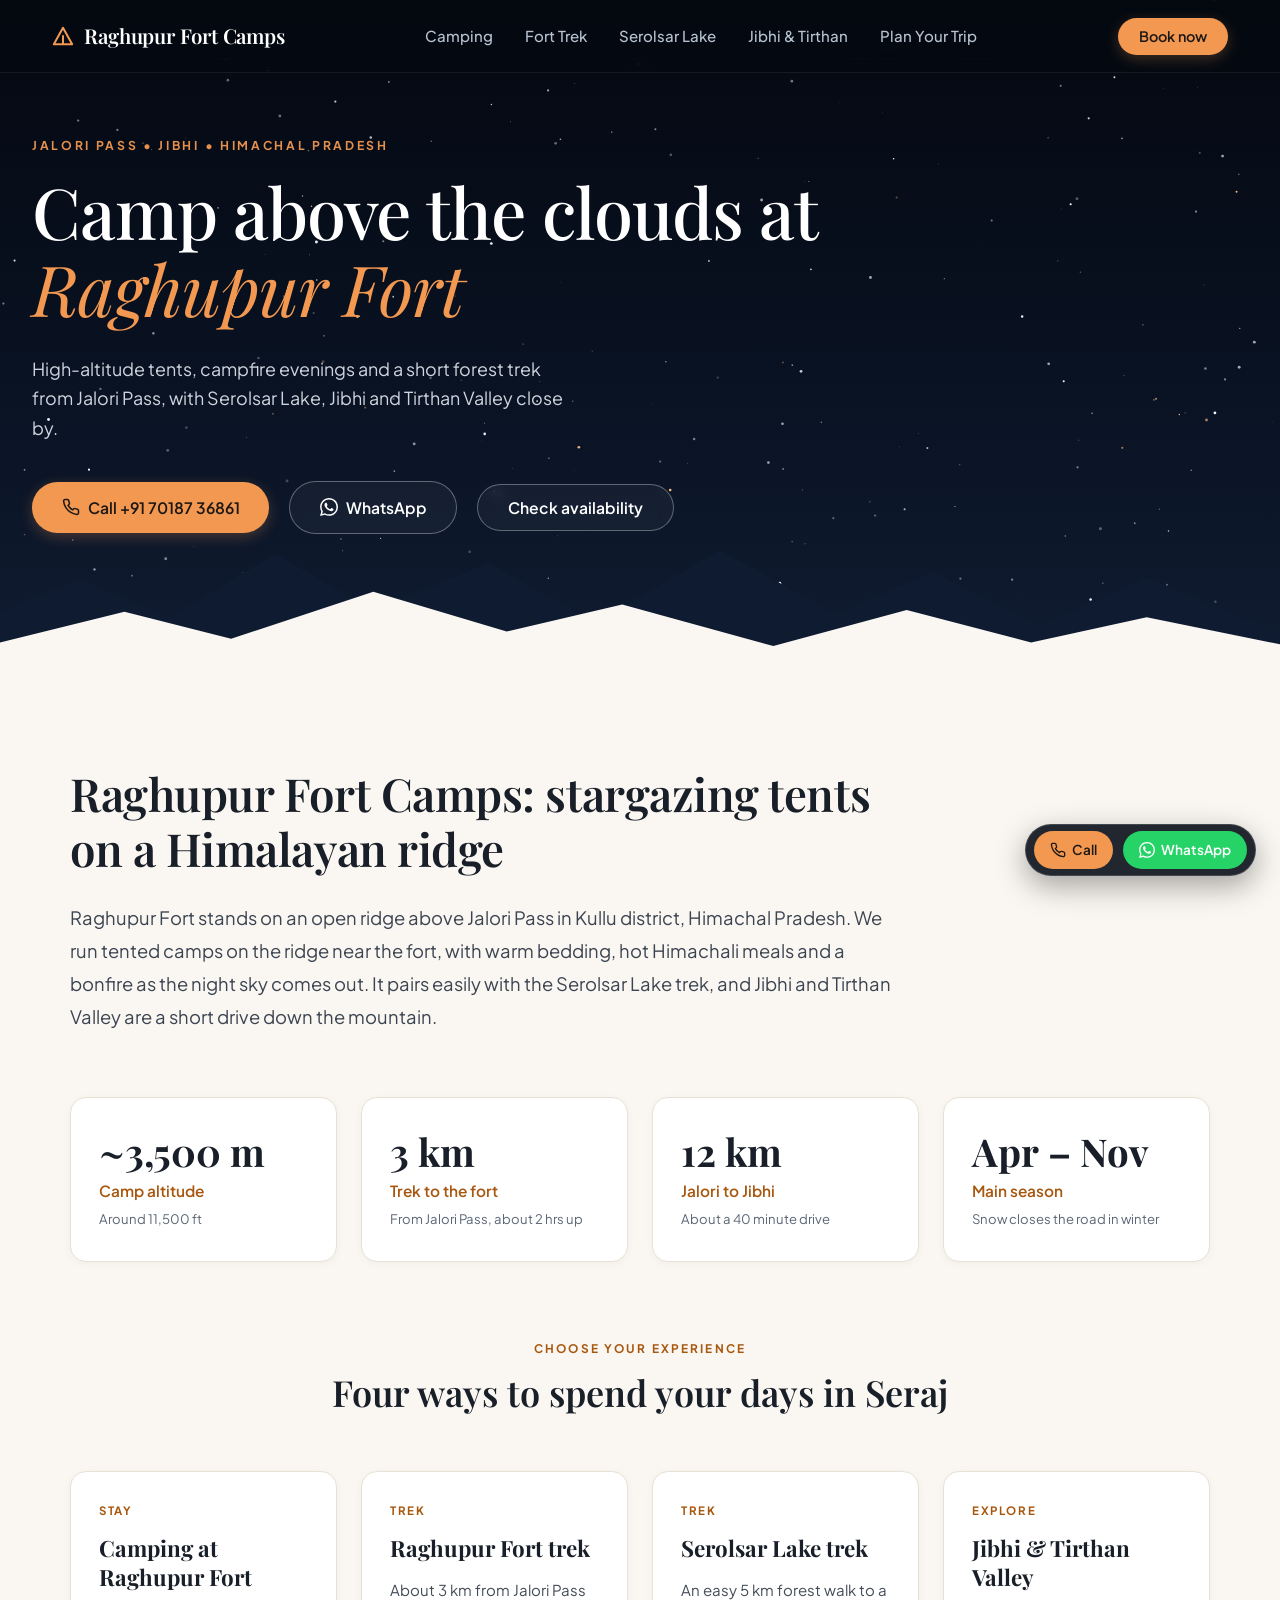
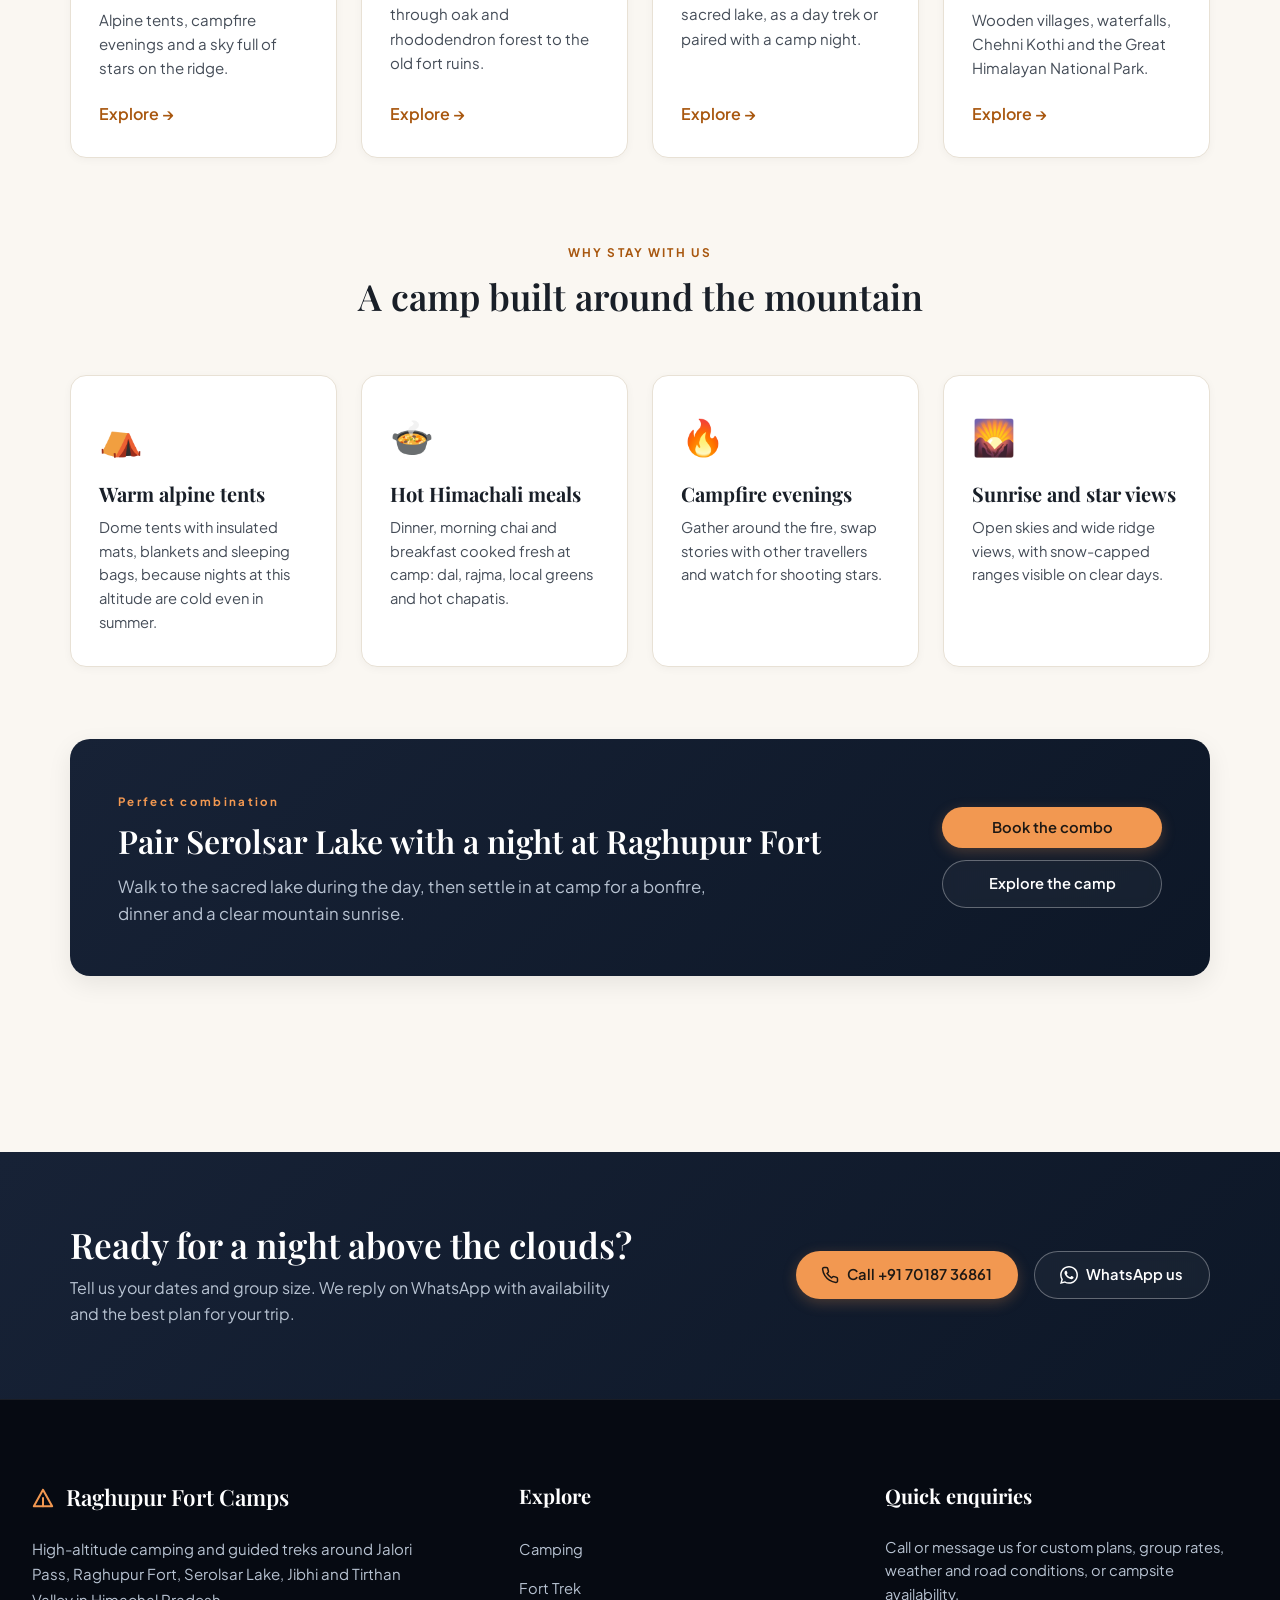
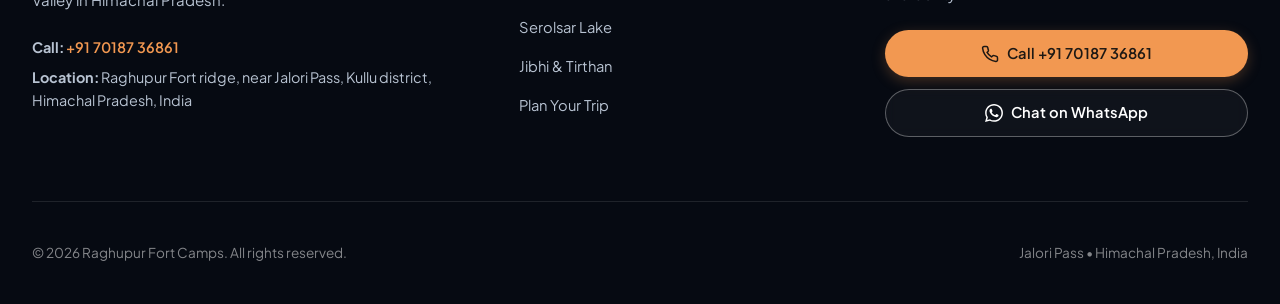
==== commit 079b9eea: "Point canonical URLs, sitemap and robots to humsafarcommunity.github.io Repo moved to humsafarcommun" ====
--- a/index.html
+++ b/index.html
@@ -6,30 +6,30 @@
 <title>Raghupur Fort Camping &amp; Treks | Jalori Pass, Jibhi, Serolsar</title>
 <meta name="description" content="Camp at Raghupur Fort near Jalori Pass, Himachal. Stargazing tents, Raghupur Fort trek, Serolsar Lake trek and Jibhi-Tirthan trips. Call +91 70187 36861.">
 <meta name="robots" content="index,follow,max-image-preview:large">
-<link rel="canonical" href="https://abhayinc.github.io/raghupurcamps/index.html">
+<link rel="canonical" href="https://humsafarcommunity.github.io/raghupurcamps/index.html">
 <meta name="theme-color" content="#050a12">
 <meta property="og:type" content="website">
 <meta property="og:site_name" content="Raghupur Fort Camps">
 <meta property="og:locale" content="en_IN">
 <meta property="og:title" content="Raghupur Fort Camping &amp; Treks | Jalori Pass, Jibhi, Serolsar">
 <meta property="og:description" content="Camp at Raghupur Fort near Jalori Pass, Himachal. Stargazing tents, Raghupur Fort trek, Serolsar Lake trek and Jibhi-Tirthan trips. Call +91 70187 36861.">
-<meta property="og:url" content="https://abhayinc.github.io/raghupurcamps/index.html">
-<meta property="og:image" content="https://abhayinc.github.io/raghupurcamps/og-image.jpg">
+<meta property="og:url" content="https://humsafarcommunity.github.io/raghupurcamps/index.html">
+<meta property="og:image" content="https://humsafarcommunity.github.io/raghupurcamps/og-image.jpg">
 <meta property="og:image:width" content="1200">
 <meta property="og:image:height" content="630">
 <meta property="og:image:alt" content="Raghupur Fort Camps: starry Himalayan night above Jalori Pass">
 <meta name="twitter:card" content="summary_large_image">
 <meta name="twitter:title" content="Raghupur Fort Camping &amp; Treks | Jalori Pass, Jibhi, Serolsar">
 <meta name="twitter:description" content="Camp at Raghupur Fort near Jalori Pass, Himachal. Stargazing tents, Raghupur Fort trek, Serolsar Lake trek and Jibhi-Tirthan trips. Call +91 70187 36861.">
-<meta name="twitter:image" content="https://abhayinc.github.io/raghupurcamps/og-image.jpg">
+<meta name="twitter:image" content="https://humsafarcommunity.github.io/raghupurcamps/og-image.jpg">
 <link rel="icon" href="favicon.svg" type="image/svg+xml">
 <link rel="apple-touch-icon" href="apple-touch-icon.png">
 <link rel="preconnect" href="https://fonts.googleapis.com">
 <link rel="preconnect" href="https://fonts.gstatic.com" crossorigin>
 <link href="https://fonts.googleapis.com/css2?family=Playfair+Display:ital,wght@0,500;0,600;0,700;1,400&amp;family=Plus+Jakarta+Sans:wght@400;500;600;700&amp;display=swap" rel="stylesheet">
 <link rel="stylesheet" href="styles.css">
-<script type="application/ld+json">{"@context": "https://schema.org", "@type": "Campground", "name": "Raghupur Fort Camps", "url": "https://abhayinc.github.io/raghupurcamps/index.html", "image": "https://abhayinc.github.io/raghupurcamps/og-image.jpg", "telephone": "+917018736861", "description": "Tented camping and guided treks on the Raghupur Fort ridge near Jalori Pass, Kullu district, Himachal Pradesh.", "address": {"@type": "PostalAddress", "addressLocality": "Jalori Pass", "addressRegion": "Himachal Pradesh", "addressCountry": "IN"}, "areaServed": ["Jalori Pass", "Jibhi", "Tirthan Valley", "Serolsar Lake"]}</script>
-<script type="application/ld+json">{"@context": "https://schema.org", "@type": "WebSite", "name": "Raghupur Fort Camps", "url": "https://abhayinc.github.io/raghupurcamps/index.html"}</script>
+<script type="application/ld+json">{"@context": "https://schema.org", "@type": "Campground", "name": "Raghupur Fort Camps", "url": "https://humsafarcommunity.github.io/raghupurcamps/index.html", "image": "https://humsafarcommunity.github.io/raghupurcamps/og-image.jpg", "telephone": "+917018736861", "description": "Tented camping and guided treks on the Raghupur Fort ridge near Jalori Pass, Kullu district, Himachal Pradesh.", "address": {"@type": "PostalAddress", "addressLocality": "Jalori Pass", "addressRegion": "Himachal Pradesh", "addressCountry": "IN"}, "areaServed": ["Jalori Pass", "Jibhi", "Tirthan Valley", "Serolsar Lake"]}</script>
+<script type="application/ld+json">{"@context": "https://schema.org", "@type": "WebSite", "name": "Raghupur Fort Camps", "url": "https://humsafarcommunity.github.io/raghupurcamps/index.html"}</script>
 </head>
 <body data-page="home">
 <a class="skip-link" href="#main">Skip to content</a>
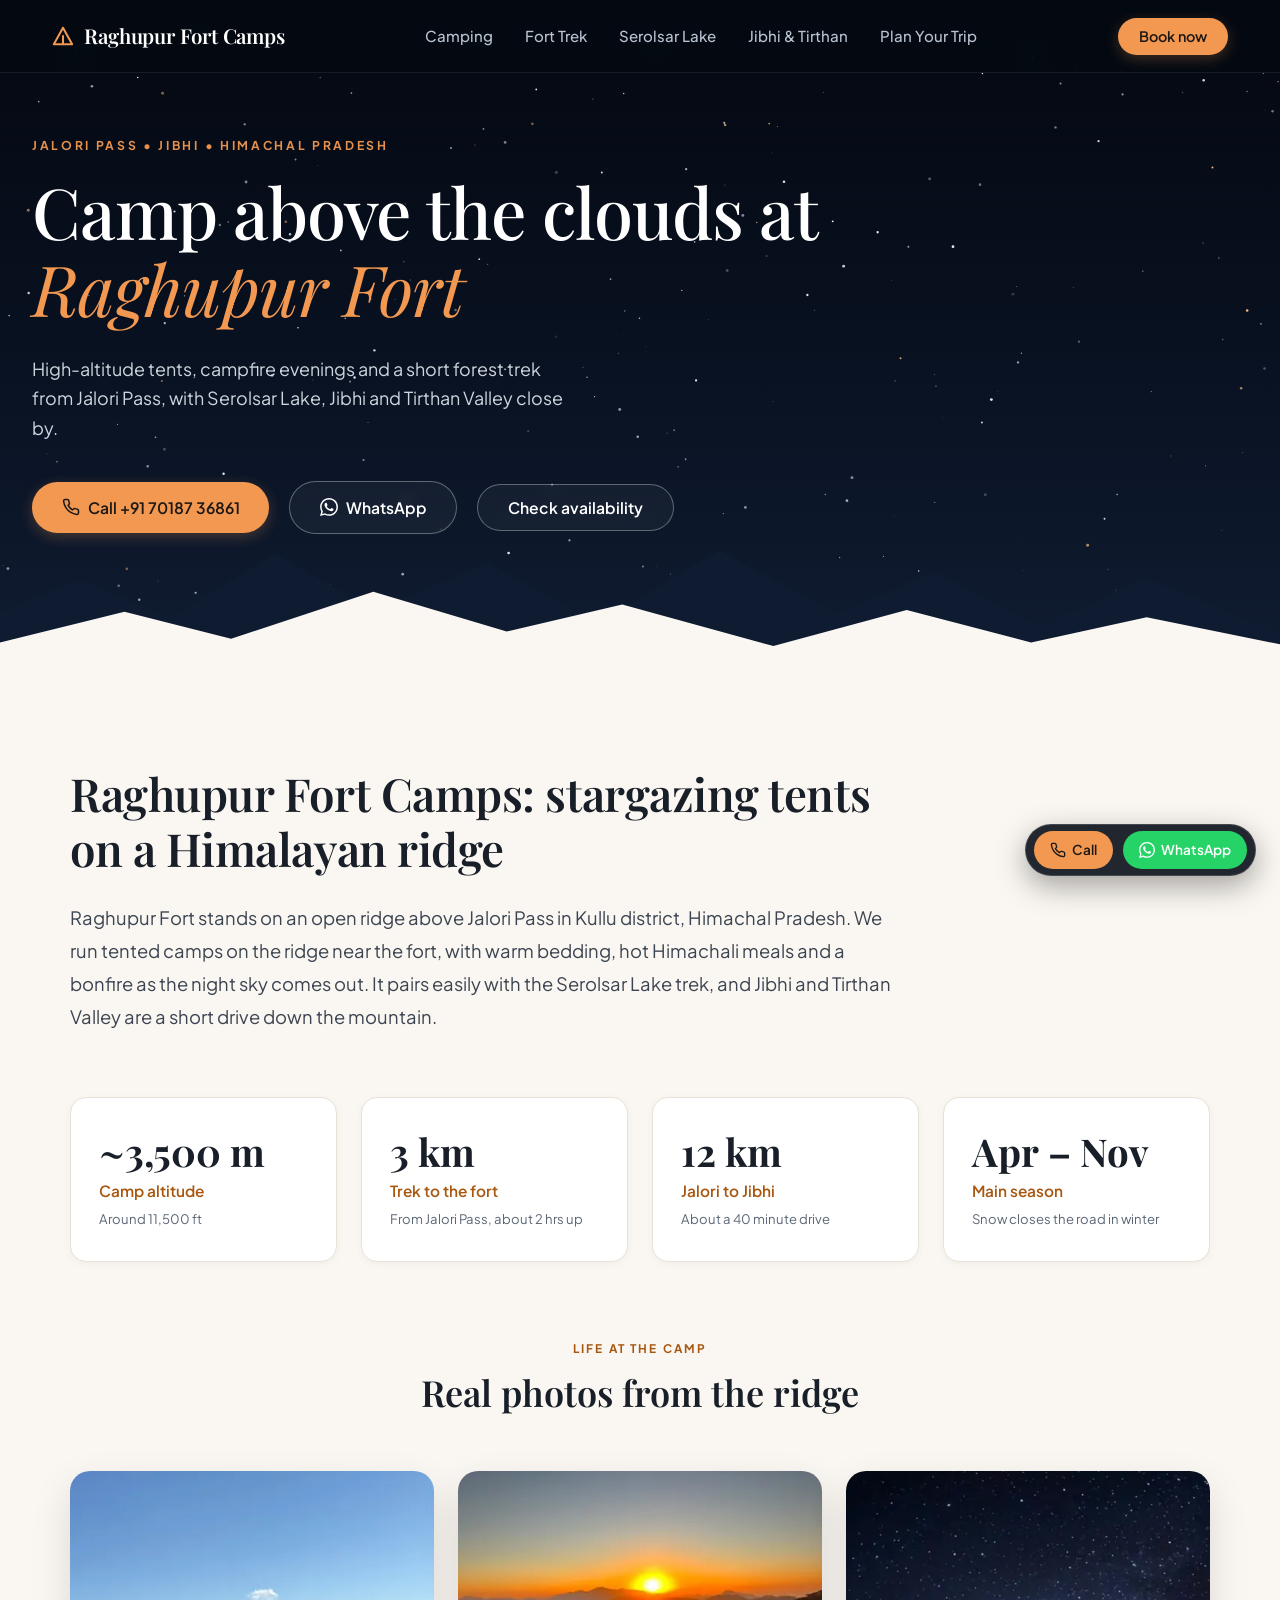
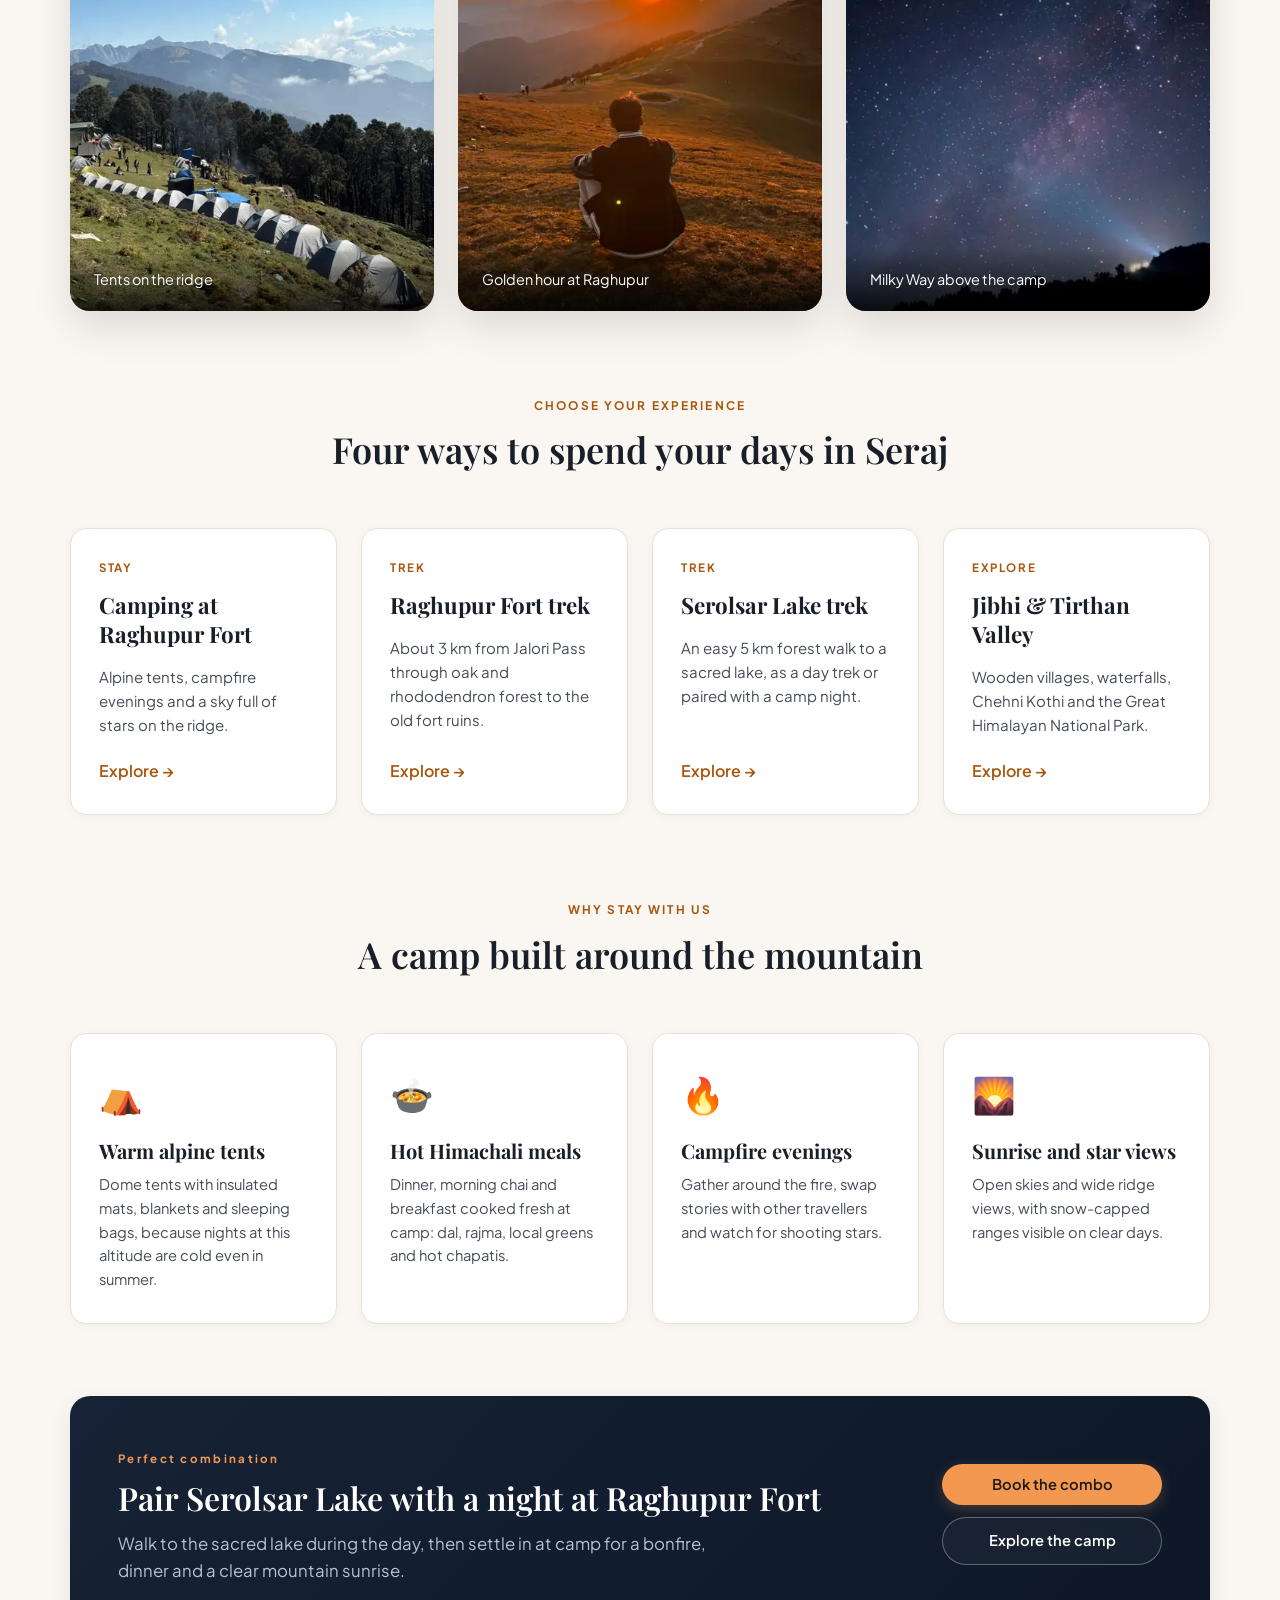
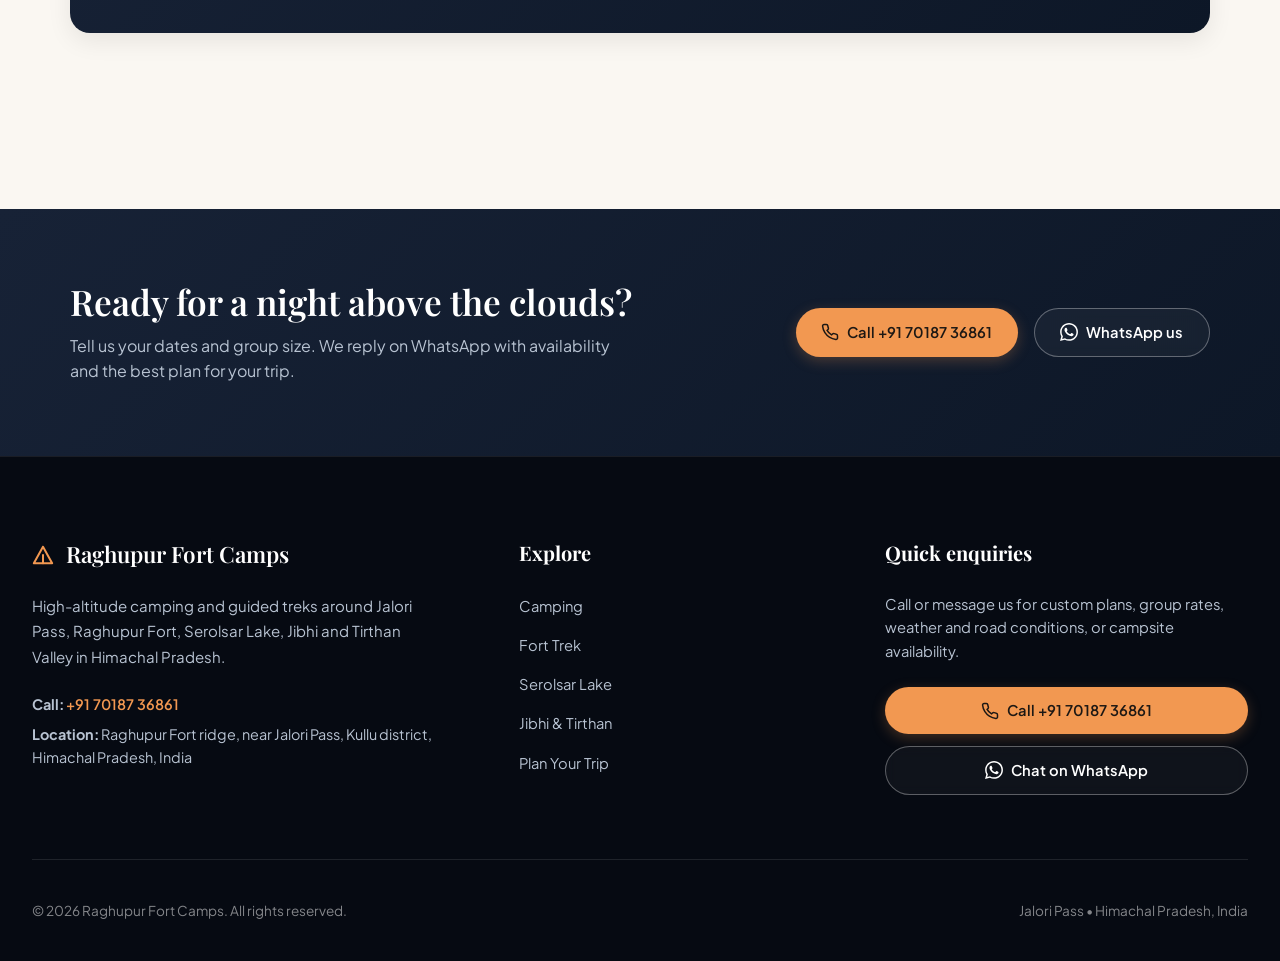
==== commit 9779bd6e: "Use real camp photos, add image SEO, improve WhatsApp enquiry message - Add 3 real photos (WebP + JP" ====
--- a/index.html
+++ b/index.html
@@ -7,6 +7,10 @@
 <meta name="description" content="Camp at Raghupur Fort near Jalori Pass, Himachal. Stargazing tents, Raghupur Fort trek, Serolsar Lake trek and Jibhi-Tirthan trips. Call +91 70187 36861.">
 <meta name="robots" content="index,follow,max-image-preview:large">
 <link rel="canonical" href="https://humsafarcommunity.github.io/raghupurcamps/index.html">
+<link rel="alternate" hreflang="en-IN" href="https://humsafarcommunity.github.io/raghupurcamps/index.html">
+<link rel="alternate" hreflang="x-default" href="https://humsafarcommunity.github.io/raghupurcamps/index.html">
+<meta name="geo.region" content="IN-HP">
+<meta name="geo.placename" content="Jalori Pass, Kullu, Himachal Pradesh">
 <meta name="theme-color" content="#050a12">
 <meta property="og:type" content="website">
 <meta property="og:site_name" content="Raghupur Fort Camps">
@@ -17,7 +21,7 @@
 <meta property="og:image" content="https://humsafarcommunity.github.io/raghupurcamps/og-image.jpg">
 <meta property="og:image:width" content="1200">
 <meta property="og:image:height" content="630">
-<meta property="og:image:alt" content="Raghupur Fort Camps: starry Himalayan night above Jalori Pass">
+<meta property="og:image:alt" content="Raghupur Fort Camps: Milky Way over the camp ridge near Jalori Pass">
 <meta name="twitter:card" content="summary_large_image">
 <meta name="twitter:title" content="Raghupur Fort Camping &amp; Treks | Jalori Pass, Jibhi, Serolsar">
 <meta name="twitter:description" content="Camp at Raghupur Fort near Jalori Pass, Himachal. Stargazing tents, Raghupur Fort trek, Serolsar Lake trek and Jibhi-Tirthan trips. Call +91 70187 36861.">
@@ -28,7 +32,7 @@
 <link rel="preconnect" href="https://fonts.gstatic.com" crossorigin>
 <link href="https://fonts.googleapis.com/css2?family=Playfair+Display:ital,wght@0,500;0,600;0,700;1,400&amp;family=Plus+Jakarta+Sans:wght@400;500;600;700&amp;display=swap" rel="stylesheet">
 <link rel="stylesheet" href="styles.css">
-<script type="application/ld+json">{"@context": "https://schema.org", "@type": "Campground", "name": "Raghupur Fort Camps", "url": "https://humsafarcommunity.github.io/raghupurcamps/index.html", "image": "https://humsafarcommunity.github.io/raghupurcamps/og-image.jpg", "telephone": "+917018736861", "description": "Tented camping and guided treks on the Raghupur Fort ridge near Jalori Pass, Kullu district, Himachal Pradesh.", "address": {"@type": "PostalAddress", "addressLocality": "Jalori Pass", "addressRegion": "Himachal Pradesh", "addressCountry": "IN"}, "areaServed": ["Jalori Pass", "Jibhi", "Tirthan Valley", "Serolsar Lake"]}</script>
+<script type="application/ld+json">{"@context": "https://schema.org", "@type": "Campground", "name": "Raghupur Fort Camps", "url": "https://humsafarcommunity.github.io/raghupurcamps/index.html", "image": ["https://humsafarcommunity.github.io/raghupurcamps/images/raghupur-fort-camp-tents-himalayan-view.jpg", "https://humsafarcommunity.github.io/raghupurcamps/images/raghupur-fort-ridge-sunset-view.jpg", "https://humsafarcommunity.github.io/raghupurcamps/images/raghupur-fort-camp-milky-way-night-sky.jpg", "https://humsafarcommunity.github.io/raghupurcamps/og-image.jpg"], "telephone": "+917018736861", "priceRange": "INR 1200 - 5500", "description": "Tented camping and guided treks on the Raghupur Fort ridge near Jalori Pass, Kullu district, Himachal Pradesh.", "address": {"@type": "PostalAddress", "addressLocality": "Jalori Pass", "addressRegion": "Himachal Pradesh", "addressCountry": "IN"}, "areaServed": ["Jalori Pass", "Jibhi", "Tirthan Valley", "Serolsar Lake"]}</script>
 <script type="application/ld+json">{"@context": "https://schema.org", "@type": "WebSite", "name": "Raghupur Fort Camps", "url": "https://humsafarcommunity.github.io/raghupurcamps/index.html"}</script>
 </head>
 <body data-page="home">
@@ -77,6 +81,8 @@
       <p class="editorial-lead">Raghupur Fort stands on an open ridge above Jalori Pass in Kullu district, Himachal Pradesh. We run tented camps on the ridge near the fort, with warm bedding, hot Himachali meals and a bonfire as the night sky comes out. It pairs easily with the Serolsar Lake trek, and Jibhi and Tirthan Valley are a short drive down the mountain.</p>
     </div>
     <div class="stats-row"><div class="stat-card"><span class="stat-num">~3,500 m</span><span class="stat-label">Camp altitude</span><span class="stat-note">Around 11,500 ft</span></div><div class="stat-card"><span class="stat-num">3 km</span><span class="stat-label">Trek to the fort</span><span class="stat-note">From Jalori Pass, about 2 hrs up</span></div><div class="stat-card"><span class="stat-num">12 km</span><span class="stat-label">Jalori to Jibhi</span><span class="stat-note">About a 40 minute drive</span></div><div class="stat-card"><span class="stat-num">Apr&nbsp;&ndash;&nbsp;Nov</span><span class="stat-label">Main season</span><span class="stat-note">Snow closes the road in winter</span></div></div>
+    <div class="center-header"><span class="section-tag">Life at the camp</span><h2 class="section-heading">Real photos from the ridge</h2></div>
+    <div class="gallery-grid"><figure class="media-frame gallery-item"><picture><source type="image/webp" srcset="images/raghupur-fort-camp-tents-himalayan-view-480.webp 480w, images/raghupur-fort-camp-tents-himalayan-view.webp 768w" sizes="(max-width: 768px) 100vw, 360px"><img src="images/raghupur-fort-camp-tents-himalayan-view.jpg" srcset="images/raghupur-fort-camp-tents-himalayan-view-480.jpg 480w, images/raghupur-fort-camp-tents-himalayan-view.jpg 768w" sizes="(max-width: 768px) 100vw, 360px" alt="Row of dome tents on the green ridge at Raghupur Fort camp with Himalayan peaks and clouds behind" width="768" height="1024" class="media-img" loading="lazy" decoding="async" onerror="this.closest('.media-frame').classList.add('img-failed')"></picture><figcaption class="media-caption"><span>Tents on the ridge</span></figcaption></figure><figure class="media-frame gallery-item"><picture><source type="image/webp" srcset="images/raghupur-fort-ridge-sunset-view-480.webp 480w, images/raghupur-fort-ridge-sunset-view.webp 768w" sizes="(max-width: 768px) 100vw, 360px"><img src="images/raghupur-fort-ridge-sunset-view.jpg" srcset="images/raghupur-fort-ridge-sunset-view-480.jpg 480w, images/raghupur-fort-ridge-sunset-view.jpg 768w" sizes="(max-width: 768px) 100vw, 360px" alt="Traveller sitting on the grassy ridge at Raghupur Fort watching the sun set over layered Himalayan ranges" width="768" height="1024" class="media-img" loading="lazy" decoding="async" onerror="this.closest('.media-frame').classList.add('img-failed')"></picture><figcaption class="media-caption"><span>Golden hour at Raghupur</span></figcaption></figure><figure class="media-frame gallery-item"><picture><source type="image/webp" srcset="images/raghupur-fort-camp-milky-way-night-sky-480.webp 480w, images/raghupur-fort-camp-milky-way-night-sky.webp 886w" sizes="(max-width: 768px) 100vw, 360px"><img src="images/raghupur-fort-camp-milky-way-night-sky.jpg" srcset="images/raghupur-fort-camp-milky-way-night-sky-480.jpg 480w, images/raghupur-fort-camp-milky-way-night-sky.jpg 886w" sizes="(max-width: 768px) 100vw, 360px" alt="Milky Way and thousands of stars over a pine-covered ridge at the Raghupur Fort camp" width="886" height="1280" class="media-img" loading="lazy" decoding="async" onerror="this.closest('.media-frame').classList.add('img-failed')"></picture><figcaption class="media-caption"><span>Milky Way above the camp</span></figcaption></figure></div>
     <div class="center-header"><span class="section-tag">Choose your experience</span><h2 class="section-heading">Four ways to spend your days in Seraj</h2></div>
     <div class="exp-grid"><a class="exp-card" href="raghupur-fort-camping.html"><span class="place-tag">Stay</span><h3>Camping at Raghupur Fort</h3><p>Alpine tents, campfire evenings and a sky full of stars on the ridge.</p><span class="exp-more">Explore <span aria-hidden="true">&rarr;</span></span></a><a class="exp-card" href="raghupur-fort-trek.html"><span class="place-tag">Trek</span><h3>Raghupur Fort trek</h3><p>About 3 km from Jalori Pass through oak and rhododendron forest to the old fort ruins.</p><span class="exp-more">Explore <span aria-hidden="true">&rarr;</span></span></a><a class="exp-card" href="serolsar-lake-trek.html"><span class="place-tag">Trek</span><h3>Serolsar Lake trek</h3><p>An easy 5 km forest walk to a sacred lake, as a day trek or paired with a camp night.</p><span class="exp-more">Explore <span aria-hidden="true">&rarr;</span></span></a><a class="exp-card" href="jibhi-tirthan-valley.html"><span class="place-tag">Explore</span><h3>Jibhi &amp; Tirthan Valley</h3><p>Wooden villages, waterfalls, Chehni Kothi and the Great Himalayan National Park.</p><span class="exp-more">Explore <span aria-hidden="true">&rarr;</span></span></a></div>
     <div class="center-header"><span class="section-tag">Why stay with us</span><h2 class="section-heading">A camp built around the mountain</h2></div>
--- a/styles.css
+++ b/styles.css
@@ -1852,3 +1852,27 @@
     scroll-behavior: auto !important;
   }
 }
+
+/* V3: real photos, gallery, in-text links */
+.editorial-lead a,
+.story-content a,
+.faq-answer a {
+  color: var(--amber-ink);
+  text-decoration: underline;
+  text-underline-offset: 3px;
+  font-weight: 500;
+}
+
+.gallery-grid {
+  display: grid;
+  grid-template-columns: repeat(3, 1fr);
+  gap: 1.5rem;
+  margin-bottom: 5rem;
+}
+
+.gallery-item .media-img { height: 440px; }
+
+@media (max-width: 768px) {
+  .gallery-grid { grid-template-columns: 1fr; margin-bottom: 3.5rem; }
+  .gallery-item .media-img { height: 360px; }
+}
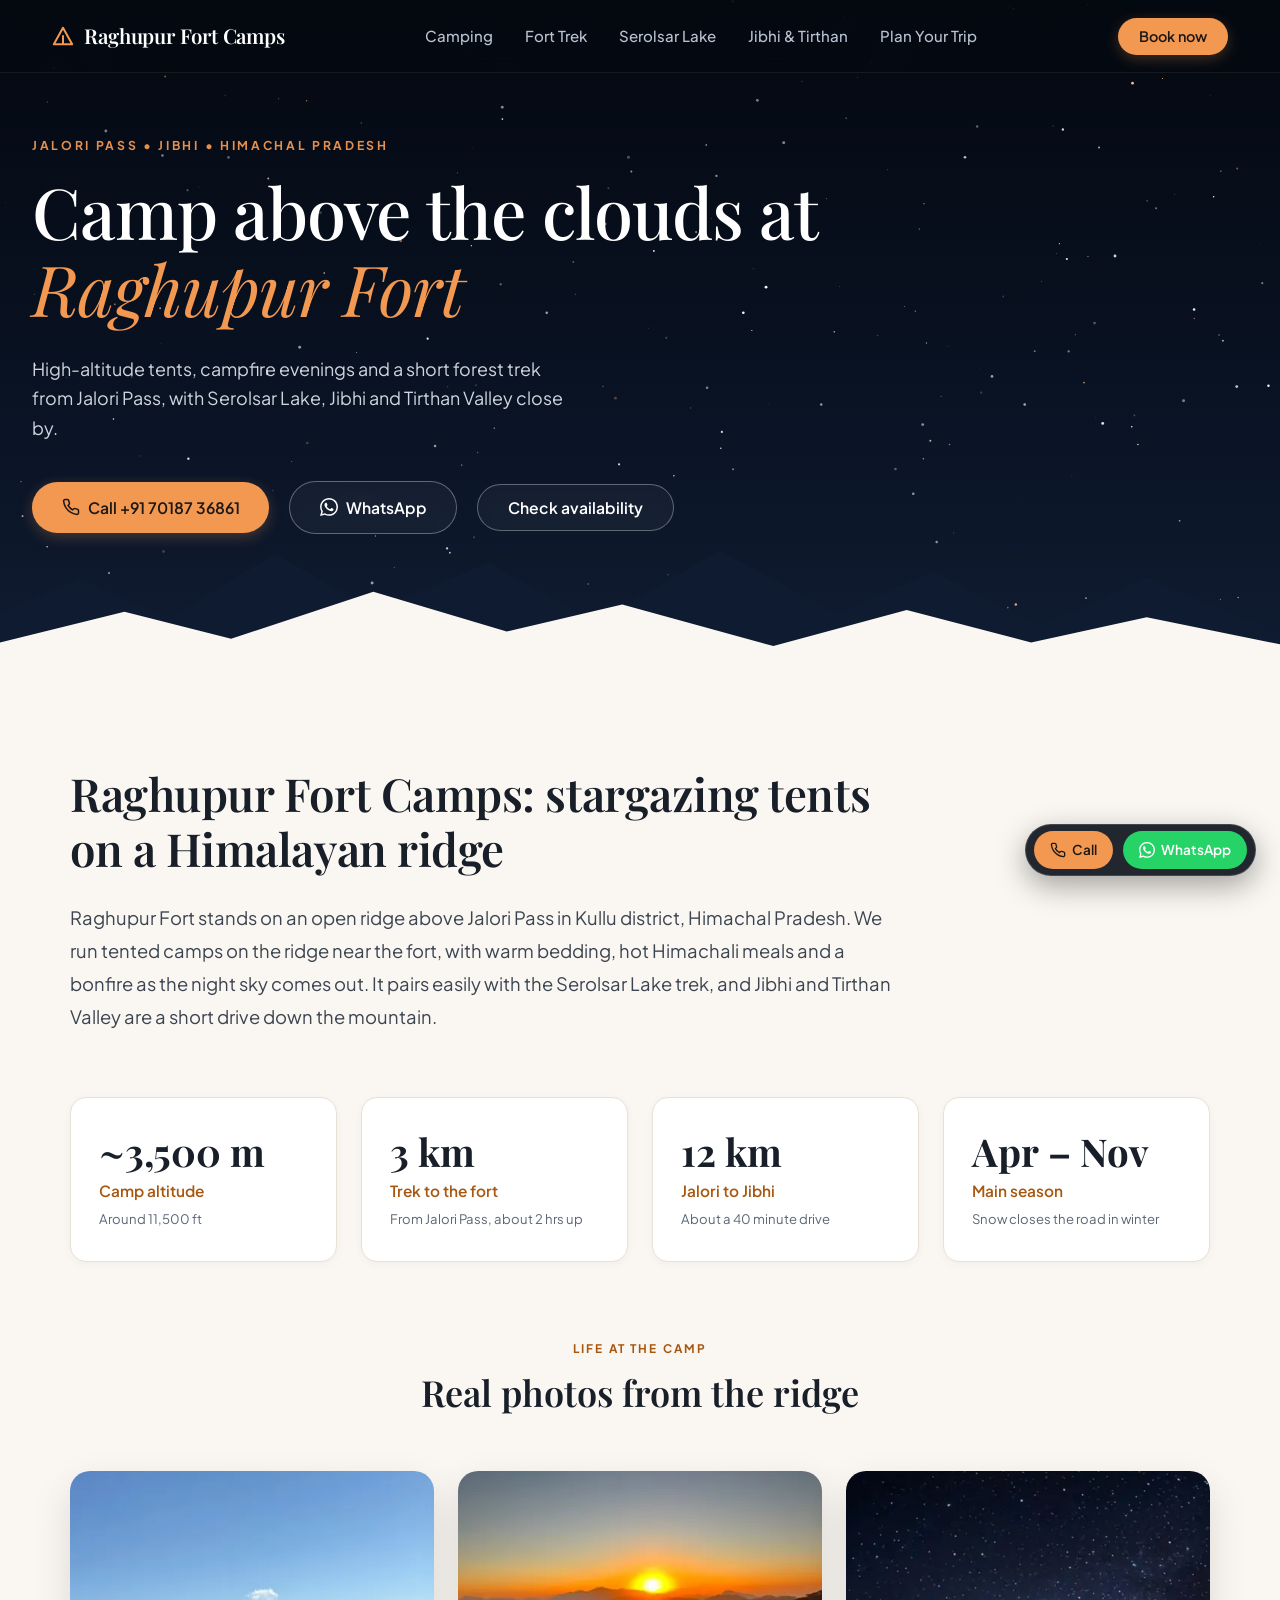
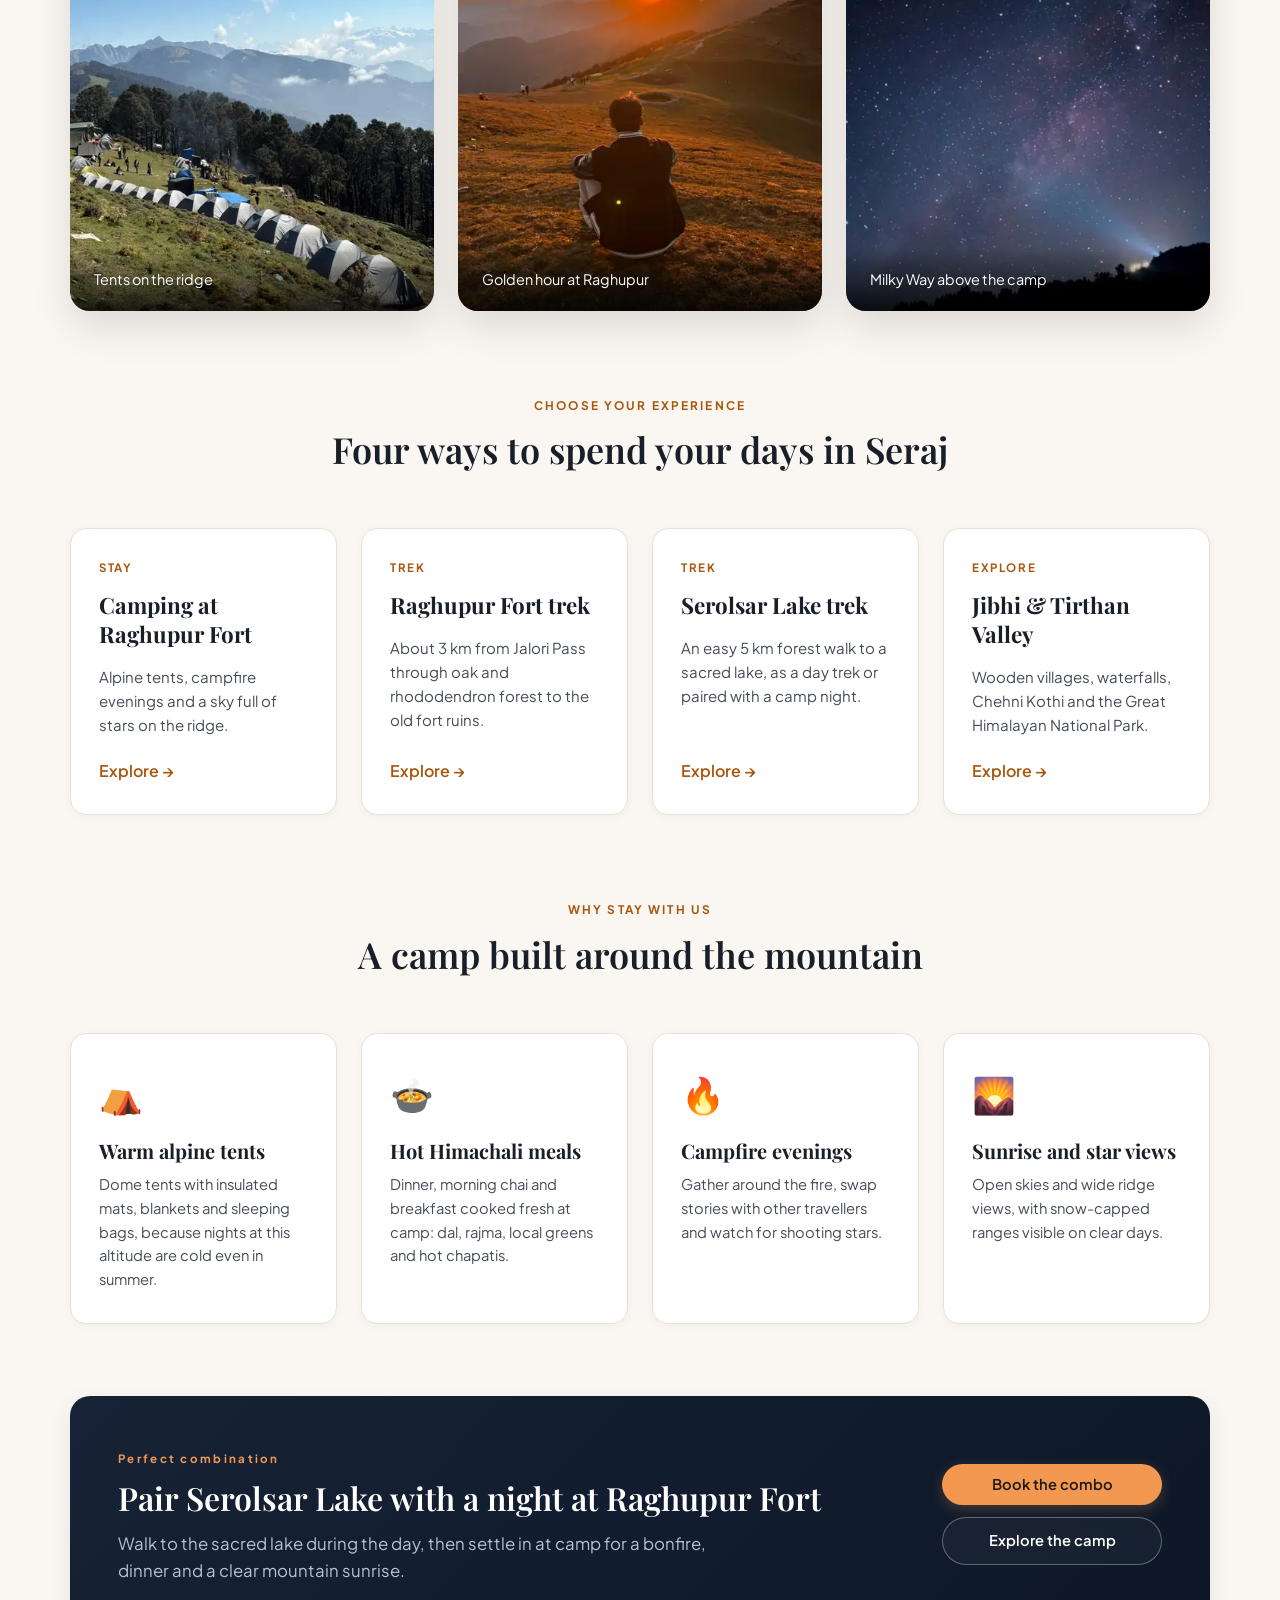
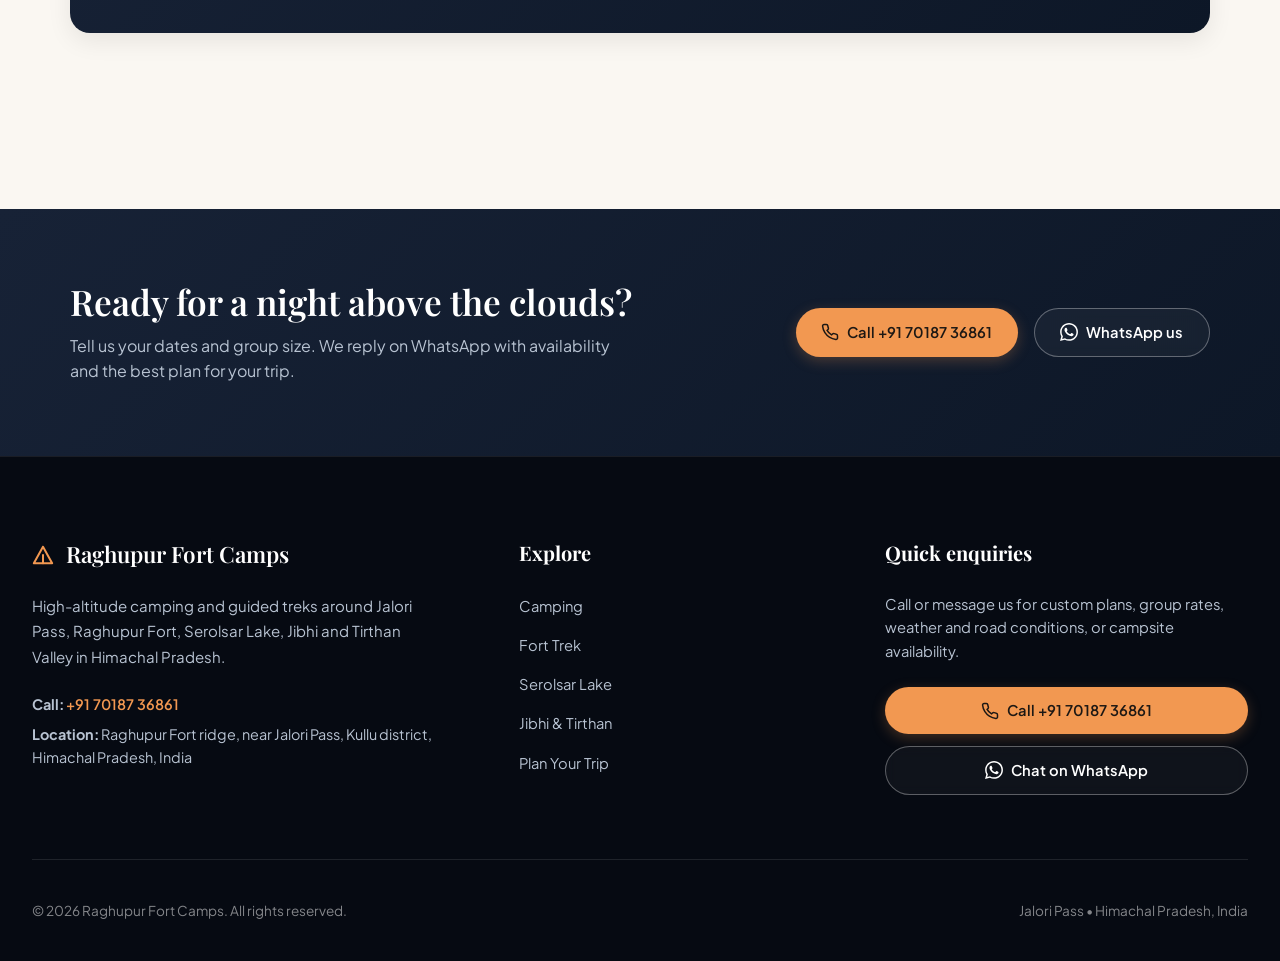
==== commit 09f8b588: "Use www.raghupurcamps.com as canonical domain; add site name data (WebSite alternateName) Co-Authore" ====
--- a/index.html
+++ b/index.html
@@ -6,9 +6,9 @@
 <title>Raghupur Fort Camping &amp; Treks | Jalori Pass, Jibhi, Serolsar</title>
 <meta name="description" content="Camp at Raghupur Fort near Jalori Pass, Himachal. Stargazing tents, Raghupur Fort trek, Serolsar Lake trek and Jibhi-Tirthan trips. Call +91 70187 36861.">
 <meta name="robots" content="index,follow,max-image-preview:large">
-<link rel="canonical" href="https://humsafarcommunity.github.io/raghupurcamps/index.html">
-<link rel="alternate" hreflang="en-IN" href="https://humsafarcommunity.github.io/raghupurcamps/index.html">
-<link rel="alternate" hreflang="x-default" href="https://humsafarcommunity.github.io/raghupurcamps/index.html">
+<link rel="canonical" href="https://www.raghupurcamps.com/">
+<link rel="alternate" hreflang="en-IN" href="https://www.raghupurcamps.com/">
+<link rel="alternate" hreflang="x-default" href="https://www.raghupurcamps.com/">
 <meta name="geo.region" content="IN-HP">
 <meta name="geo.placename" content="Jalori Pass, Kullu, Himachal Pradesh">
 <meta name="theme-color" content="#050a12">
@@ -17,23 +17,23 @@
 <meta property="og:locale" content="en_IN">
 <meta property="og:title" content="Raghupur Fort Camping &amp; Treks | Jalori Pass, Jibhi, Serolsar">
 <meta property="og:description" content="Camp at Raghupur Fort near Jalori Pass, Himachal. Stargazing tents, Raghupur Fort trek, Serolsar Lake trek and Jibhi-Tirthan trips. Call +91 70187 36861.">
-<meta property="og:url" content="https://humsafarcommunity.github.io/raghupurcamps/index.html">
-<meta property="og:image" content="https://humsafarcommunity.github.io/raghupurcamps/og-image.jpg">
+<meta property="og:url" content="https://www.raghupurcamps.com/">
+<meta property="og:image" content="https://www.raghupurcamps.com/og-image.jpg">
 <meta property="og:image:width" content="1200">
 <meta property="og:image:height" content="630">
 <meta property="og:image:alt" content="Raghupur Fort Camps: Milky Way over the camp ridge near Jalori Pass">
 <meta name="twitter:card" content="summary_large_image">
 <meta name="twitter:title" content="Raghupur Fort Camping &amp; Treks | Jalori Pass, Jibhi, Serolsar">
 <meta name="twitter:description" content="Camp at Raghupur Fort near Jalori Pass, Himachal. Stargazing tents, Raghupur Fort trek, Serolsar Lake trek and Jibhi-Tirthan trips. Call +91 70187 36861.">
-<meta name="twitter:image" content="https://humsafarcommunity.github.io/raghupurcamps/og-image.jpg">
+<meta name="twitter:image" content="https://www.raghupurcamps.com/og-image.jpg">
 <link rel="icon" href="favicon.svg" type="image/svg+xml">
 <link rel="apple-touch-icon" href="apple-touch-icon.png">
 <link rel="preconnect" href="https://fonts.googleapis.com">
 <link rel="preconnect" href="https://fonts.gstatic.com" crossorigin>
 <link href="https://fonts.googleapis.com/css2?family=Playfair+Display:ital,wght@0,500;0,600;0,700;1,400&amp;family=Plus+Jakarta+Sans:wght@400;500;600;700&amp;display=swap" rel="stylesheet">
 <link rel="stylesheet" href="styles.css">
-<script type="application/ld+json">{"@context": "https://schema.org", "@type": "Campground", "name": "Raghupur Fort Camps", "url": "https://humsafarcommunity.github.io/raghupurcamps/index.html", "image": ["https://humsafarcommunity.github.io/raghupurcamps/images/raghupur-fort-camp-tents-himalayan-view.jpg", "https://humsafarcommunity.github.io/raghupurcamps/images/raghupur-fort-ridge-sunset-view.jpg", "https://humsafarcommunity.github.io/raghupurcamps/images/raghupur-fort-camp-milky-way-night-sky.jpg", "https://humsafarcommunity.github.io/raghupurcamps/og-image.jpg"], "telephone": "+917018736861", "priceRange": "INR 1200 - 5500", "description": "Tented camping and guided treks on the Raghupur Fort ridge near Jalori Pass, Kullu district, Himachal Pradesh.", "address": {"@type": "PostalAddress", "addressLocality": "Jalori Pass", "addressRegion": "Himachal Pradesh", "addressCountry": "IN"}, "areaServed": ["Jalori Pass", "Jibhi", "Tirthan Valley", "Serolsar Lake"]}</script>
-<script type="application/ld+json">{"@context": "https://schema.org", "@type": "WebSite", "name": "Raghupur Fort Camps", "url": "https://humsafarcommunity.github.io/raghupurcamps/index.html"}</script>
+<script type="application/ld+json">{"@context": "https://schema.org", "@type": "Campground", "name": "Raghupur Fort Camps", "url": "https://www.raghupurcamps.com/", "image": ["https://www.raghupurcamps.com/images/raghupur-fort-camp-tents-himalayan-view.jpg", "https://www.raghupurcamps.com/images/raghupur-fort-ridge-sunset-view.jpg", "https://www.raghupurcamps.com/images/raghupur-fort-camp-milky-way-night-sky.jpg", "https://www.raghupurcamps.com/og-image.jpg"], "telephone": "+917018736861", "priceRange": "INR 1200 - 5500", "description": "Tented camping and guided treks on the Raghupur Fort ridge near Jalori Pass, Kullu district, Himachal Pradesh.", "address": {"@type": "PostalAddress", "addressLocality": "Jalori Pass", "addressRegion": "Himachal Pradesh", "addressCountry": "IN"}, "areaServed": ["Jalori Pass", "Jibhi", "Tirthan Valley", "Serolsar Lake"]}</script>
+<script type="application/ld+json">{"@context": "https://schema.org", "@type": "WebSite", "name": "Raghupur Fort Camps", "alternateName": ["Raghupur Camps", "Raghupur Fort Camping"], "url": "https://www.raghupurcamps.com/", "inLanguage": "en-IN"}</script>
 </head>
 <body data-page="home">
 <a class="skip-link" href="#main">Skip to content</a>
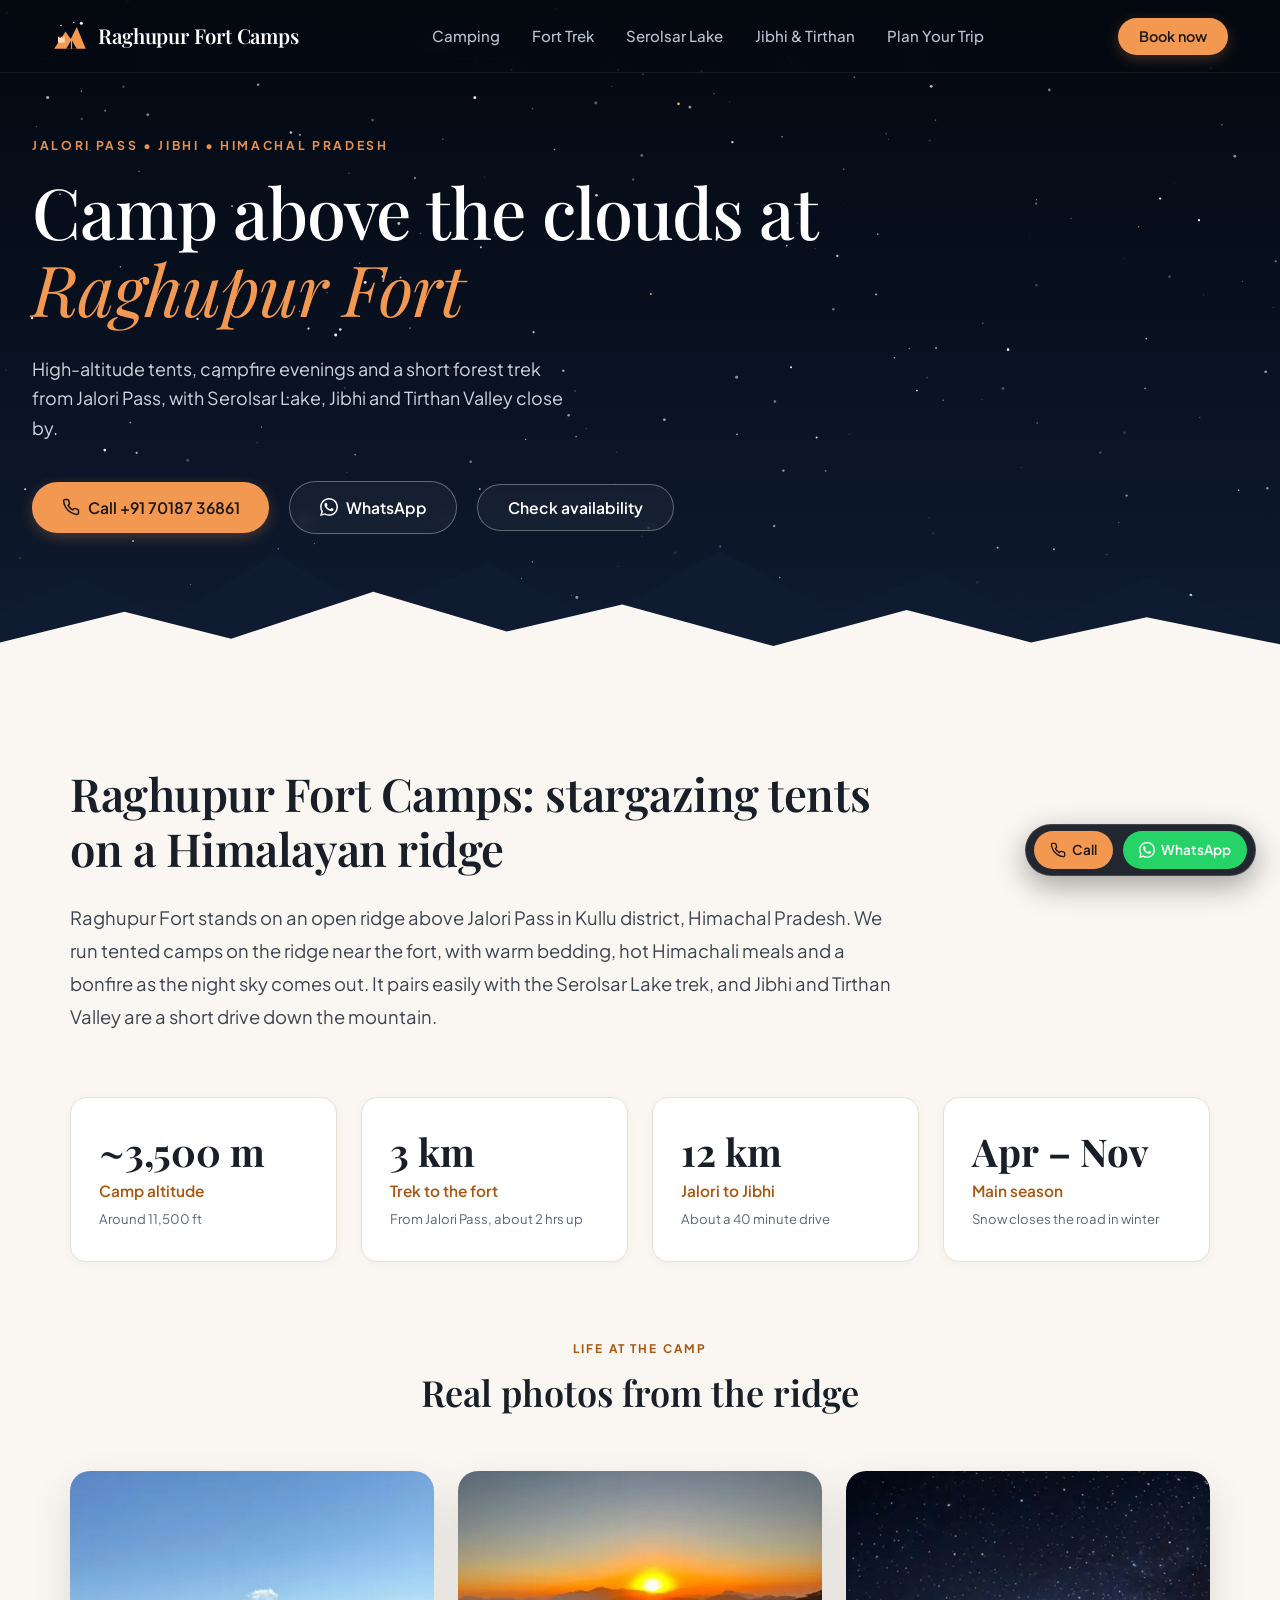
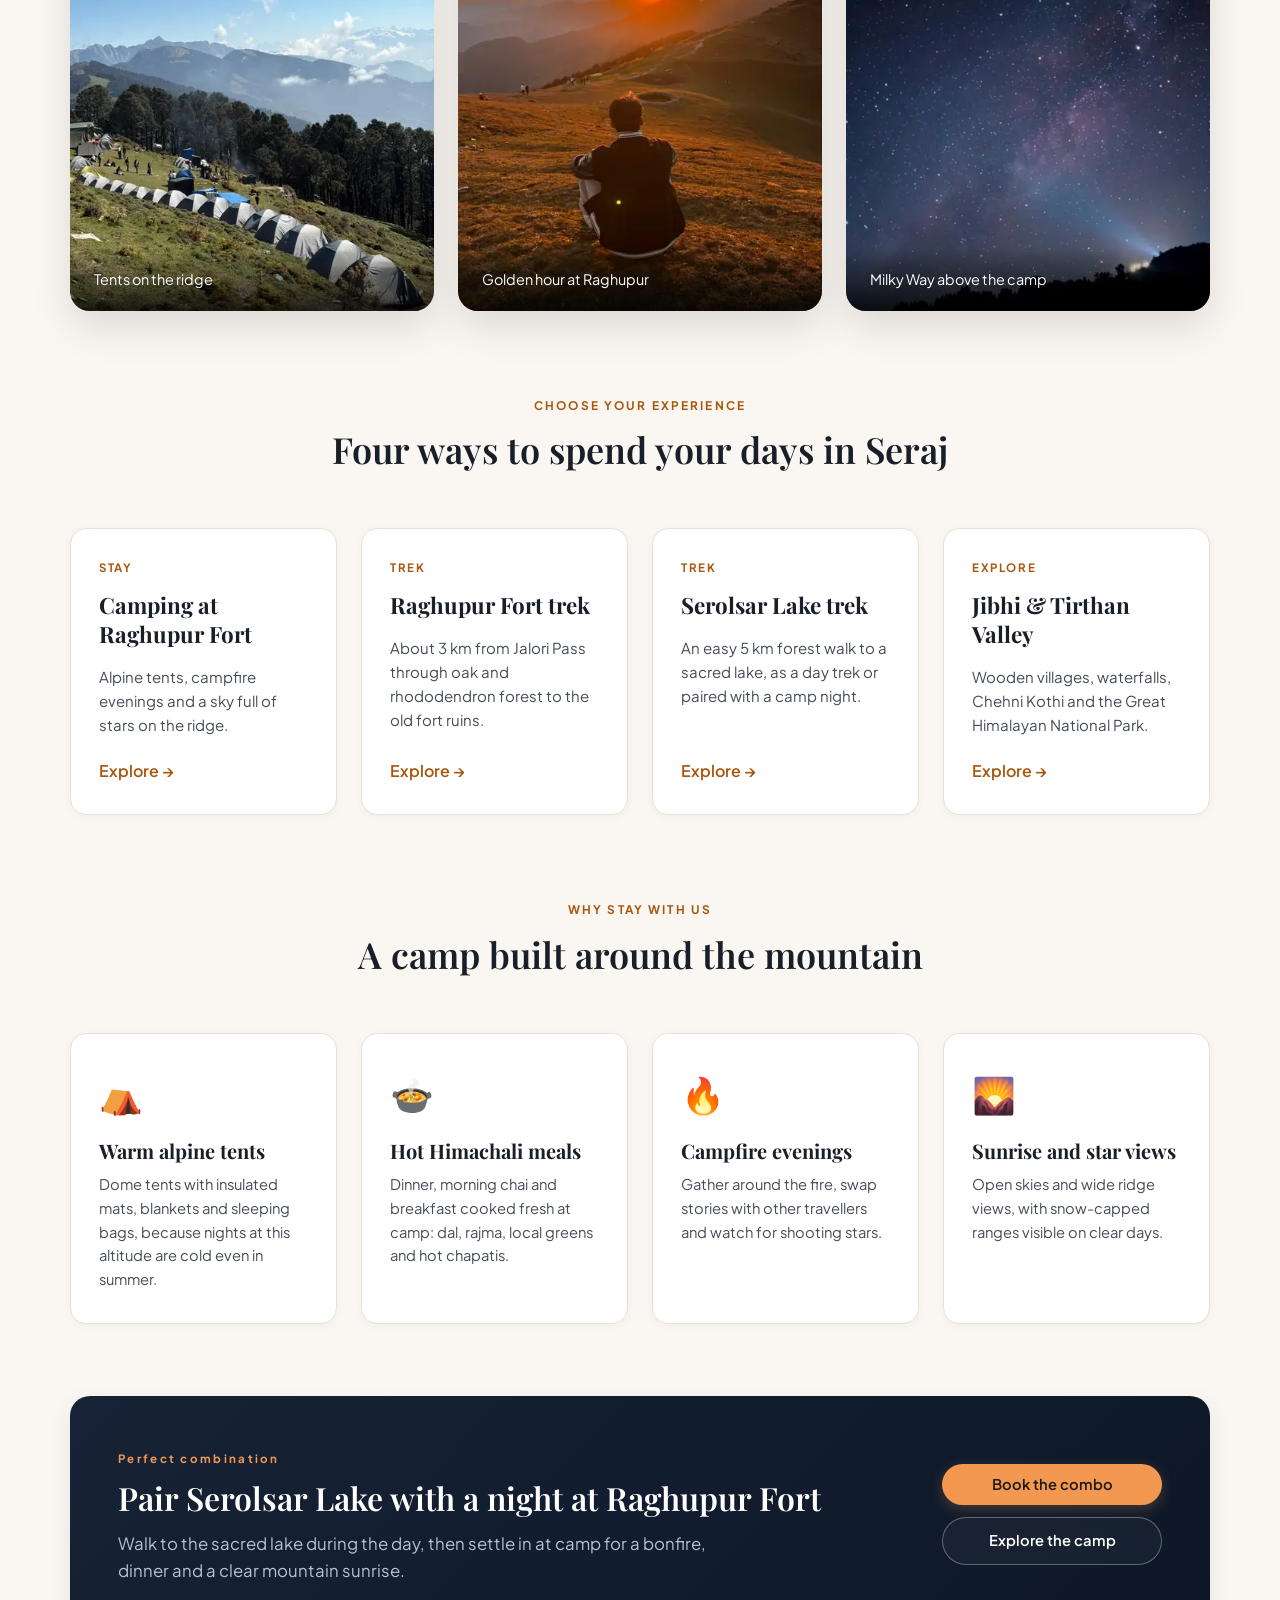
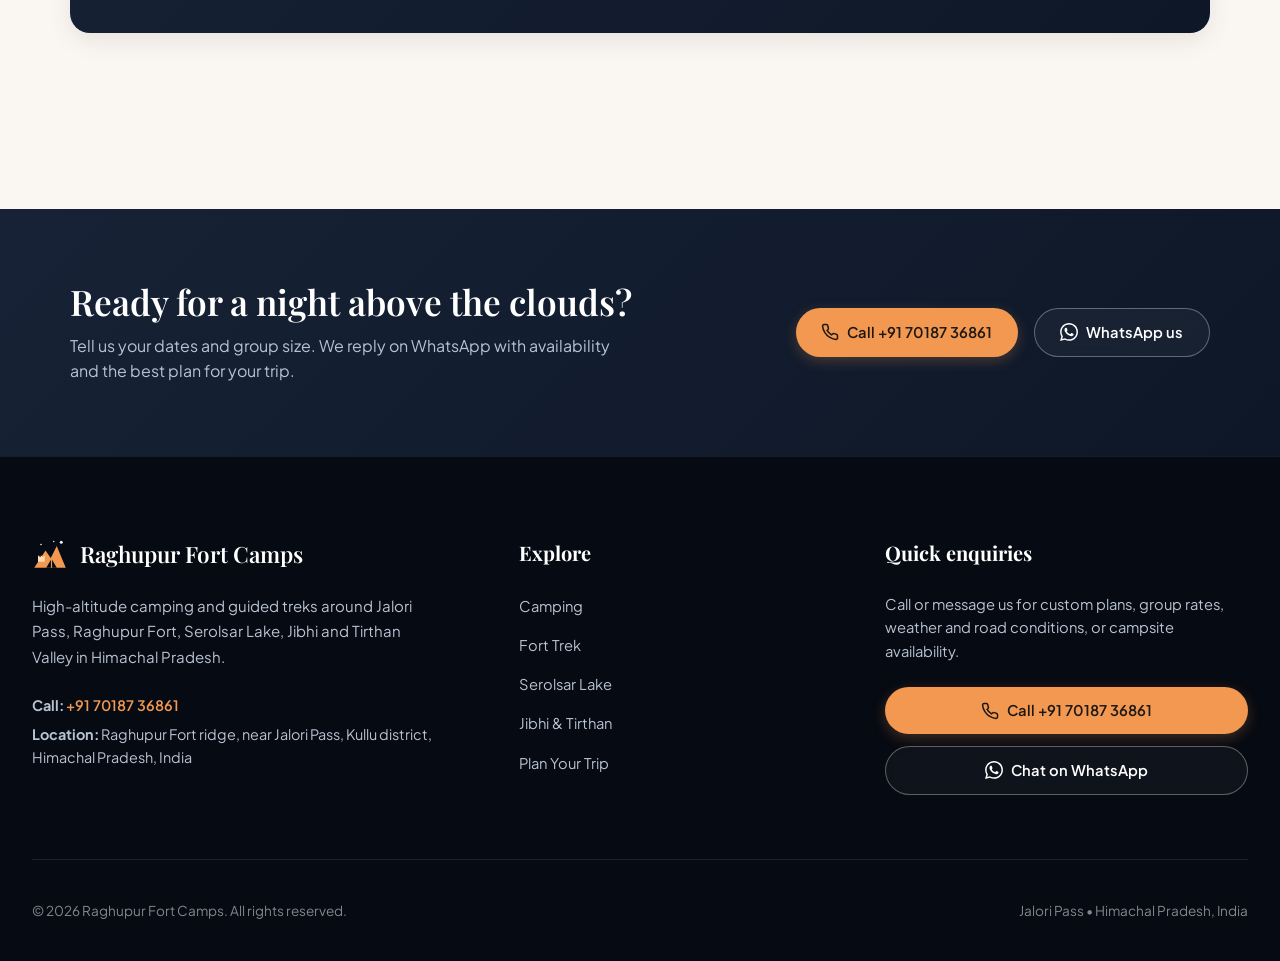
==== commit 61a066c7: "Add Raghupur Fort Camps logo (header, footer, favicon, touch icon, schema logo) Co-Authored-By: Clau" ====
--- a/index.html
+++ b/index.html
@@ -27,19 +27,20 @@
 <meta name="twitter:description" content="Camp at Raghupur Fort near Jalori Pass, Himachal. Stargazing tents, Raghupur Fort trek, Serolsar Lake trek and Jibhi-Tirthan trips. Call +91 70187 36861.">
 <meta name="twitter:image" content="https://www.raghupurcamps.com/og-image.jpg">
 <link rel="icon" href="favicon.svg" type="image/svg+xml">
+<link rel="icon" href="logo.png" type="image/png" sizes="512x512">
 <link rel="apple-touch-icon" href="apple-touch-icon.png">
 <link rel="preconnect" href="https://fonts.googleapis.com">
 <link rel="preconnect" href="https://fonts.gstatic.com" crossorigin>
 <link href="https://fonts.googleapis.com/css2?family=Playfair+Display:ital,wght@0,500;0,600;0,700;1,400&amp;family=Plus+Jakarta+Sans:wght@400;500;600;700&amp;display=swap" rel="stylesheet">
 <link rel="stylesheet" href="styles.css">
-<script type="application/ld+json">{"@context": "https://schema.org", "@type": "Campground", "name": "Raghupur Fort Camps", "url": "https://www.raghupurcamps.com/", "image": ["https://www.raghupurcamps.com/images/raghupur-fort-camp-tents-himalayan-view.jpg", "https://www.raghupurcamps.com/images/raghupur-fort-ridge-sunset-view.jpg", "https://www.raghupurcamps.com/images/raghupur-fort-camp-milky-way-night-sky.jpg", "https://www.raghupurcamps.com/og-image.jpg"], "telephone": "+917018736861", "priceRange": "INR 1200 - 5500", "description": "Tented camping and guided treks on the Raghupur Fort ridge near Jalori Pass, Kullu district, Himachal Pradesh.", "address": {"@type": "PostalAddress", "addressLocality": "Jalori Pass", "addressRegion": "Himachal Pradesh", "addressCountry": "IN"}, "areaServed": ["Jalori Pass", "Jibhi", "Tirthan Valley", "Serolsar Lake"]}</script>
-<script type="application/ld+json">{"@context": "https://schema.org", "@type": "WebSite", "name": "Raghupur Fort Camps", "alternateName": ["Raghupur Camps", "Raghupur Fort Camping"], "url": "https://www.raghupurcamps.com/", "inLanguage": "en-IN"}</script>
+<script type="application/ld+json">{"@context": "https://schema.org", "@type": "Campground", "name": "Raghupur Fort Camps", "url": "https://www.raghupurcamps.com/", "image": ["https://www.raghupurcamps.com/images/raghupur-fort-camp-tents-himalayan-view.jpg", "https://www.raghupurcamps.com/images/raghupur-fort-ridge-sunset-view.jpg", "https://www.raghupurcamps.com/images/raghupur-fort-camp-milky-way-night-sky.jpg", "https://www.raghupurcamps.com/og-image.jpg"], "logo": "https://www.raghupurcamps.com/logo.png", "telephone": "+917018736861", "priceRange": "INR 1200 - 5500", "description": "Tented camping and guided treks on the Raghupur Fort ridge near Jalori Pass, Kullu district, Himachal Pradesh.", "address": {"@type": "PostalAddress", "addressLocality": "Jalori Pass", "addressRegion": "Himachal Pradesh", "addressCountry": "IN"}, "areaServed": ["Jalori Pass", "Jibhi", "Tirthan Valley", "Serolsar Lake"]}</script>
+<script type="application/ld+json">{"@context": "https://schema.org", "@type": "WebSite", "name": "Raghupur Fort Camps", "alternateName": ["Raghupur Camps", "Raghupur Fort Camping"], "url": "https://www.raghupurcamps.com/", "inLanguage": "en-IN", "publisher": {"@type": "Organization", "name": "Raghupur Fort Camps", "url": "https://www.raghupurcamps.com/", "logo": {"@type": "ImageObject", "url": "https://www.raghupurcamps.com/logo.png", "width": 512, "height": 512}}}</script>
 </head>
 <body data-page="home">
 <a class="skip-link" href="#main">Skip to content</a>
 <header class="site-header" id="header">
   <div class="header-container">
-    <a href="index.html" class="brand-logo" aria-label="Raghupur Fort Camps home"><svg class="brand-icon" viewBox="0 0 24 24" fill="none" stroke="currentColor" stroke-width="2" stroke-linecap="round" stroke-linejoin="round" aria-hidden="true"><path d="M12 3L2 21h20L12 3z"/><path d="M12 12v9"/></svg><span class="brand-name">Raghupur Fort Camps</span></a>
+    <a href="index.html" class="brand-logo" aria-label="Raghupur Fort Camps home"><svg class="brand-icon" viewBox="0 0 48 48" aria-hidden="true"><path d="M3 41 18 18l7 10 8-16 12 29z" fill="#f29851"/><path d="M19 41l7-12 7 12z" fill="#050a12"/><path d="M26 29v12" stroke="#f29851" stroke-width="1.6"/><path d="M8 33V25h2v1.5h1.5V25h2v1.5H15V25h2v8z" fill="#ffd9b0"/><circle cx="39" cy="7" r="2" fill="#eaf3ff"/><circle cx="29" cy="6" r="1" fill="#eaf3ff"/><circle cx="12" cy="10" r="1.1" fill="#eaf3ff"/></svg><span class="brand-name">Raghupur Fort Camps</span></a>
     <nav class="nav-menu" aria-label="Main"><a href="raghupur-fort-camping.html" class="nav-link">Camping</a><a href="raghupur-fort-trek.html" class="nav-link">Fort Trek</a><a href="serolsar-lake-trek.html" class="nav-link">Serolsar Lake</a><a href="jibhi-tirthan-valley.html" class="nav-link">Jibhi &amp; Tirthan</a><a href="plan-your-trip.html" class="nav-link">Plan Your Trip</a></nav>
     <div class="header-actions">
       <button type="button" class="btn btn-amber pill-btn header-book" data-book="custom">Book now</button>
@@ -50,7 +51,7 @@
 <div class="drawer-overlay" id="drawer-overlay"></div>
 <aside class="mobile-drawer" id="mobile-drawer" aria-label="Menu">
   <div class="drawer-header">
-    <span class="brand-logo"><svg class="brand-icon" viewBox="0 0 24 24" fill="none" stroke="currentColor" stroke-width="2" stroke-linecap="round" stroke-linejoin="round" aria-hidden="true"><path d="M12 3L2 21h20L12 3z"/><path d="M12 12v9"/></svg><span>Raghupur Fort Camps</span></span>
+    <span class="brand-logo"><svg class="brand-icon" viewBox="0 0 48 48" aria-hidden="true"><path d="M3 41 18 18l7 10 8-16 12 29z" fill="#f29851"/><path d="M19 41l7-12 7 12z" fill="#050a12"/><path d="M26 29v12" stroke="#f29851" stroke-width="1.6"/><path d="M8 33V25h2v1.5h1.5V25h2v1.5H15V25h2v8z" fill="#ffd9b0"/><circle cx="39" cy="7" r="2" fill="#eaf3ff"/><circle cx="29" cy="6" r="1" fill="#eaf3ff"/><circle cx="12" cy="10" r="1.1" fill="#eaf3ff"/></svg><span>Raghupur Fort Camps</span></span>
     <button type="button" class="close-drawer" id="close-drawer" aria-label="Close menu">&times;</button>
   </div>
   <nav class="drawer-links" aria-label="Mobile"><a href="raghupur-fort-camping.html" class="drawer-link">Camping</a><a href="raghupur-fort-trek.html" class="drawer-link">Fort Trek</a><a href="serolsar-lake-trek.html" class="drawer-link">Serolsar Lake</a><a href="jibhi-tirthan-valley.html" class="drawer-link">Jibhi &amp; Tirthan</a><a href="plan-your-trip.html" class="drawer-link">Plan Your Trip</a></nav>
@@ -101,7 +102,7 @@
   <div class="footer-container">
     <div class="footer-grid">
       <div class="footer-col">
-        <div class="footer-brand"><svg class="brand-icon" viewBox="0 0 24 24" fill="none" stroke="currentColor" stroke-width="2" stroke-linecap="round" stroke-linejoin="round" aria-hidden="true"><path d="M12 3L2 21h20L12 3z"/><path d="M12 12v9"/></svg><span>Raghupur Fort Camps</span></div>
+        <div class="footer-brand"><svg class="brand-icon" viewBox="0 0 48 48" aria-hidden="true"><path d="M3 41 18 18l7 10 8-16 12 29z" fill="#f29851"/><path d="M19 41l7-12 7 12z" fill="#050a12"/><path d="M26 29v12" stroke="#f29851" stroke-width="1.6"/><path d="M8 33V25h2v1.5h1.5V25h2v1.5H15V25h2v8z" fill="#ffd9b0"/><circle cx="39" cy="7" r="2" fill="#eaf3ff"/><circle cx="29" cy="6" r="1" fill="#eaf3ff"/><circle cx="12" cy="10" r="1.1" fill="#eaf3ff"/></svg><span>Raghupur Fort Camps</span></div>
         <p class="footer-desc">High-altitude camping and guided treks around Jalori Pass, Raghupur Fort, Serolsar Lake, Jibhi and Tirthan Valley in Himachal Pradesh.</p>
         <div class="footer-contacts">
           <p><strong>Call:</strong> <a href="tel:+917018736861">+91 70187 36861</a></p>
--- a/styles.css
+++ b/styles.css
@@ -119,10 +119,9 @@
 }
 
 .brand-icon {
-  width: 22px;
-  height: 22px;
-  color: var(--amber-primary);
-  stroke-width: 2.2;
+  width: 36px;
+  height: 36px;
+  flex: none;
 }
 
 .brand-name {
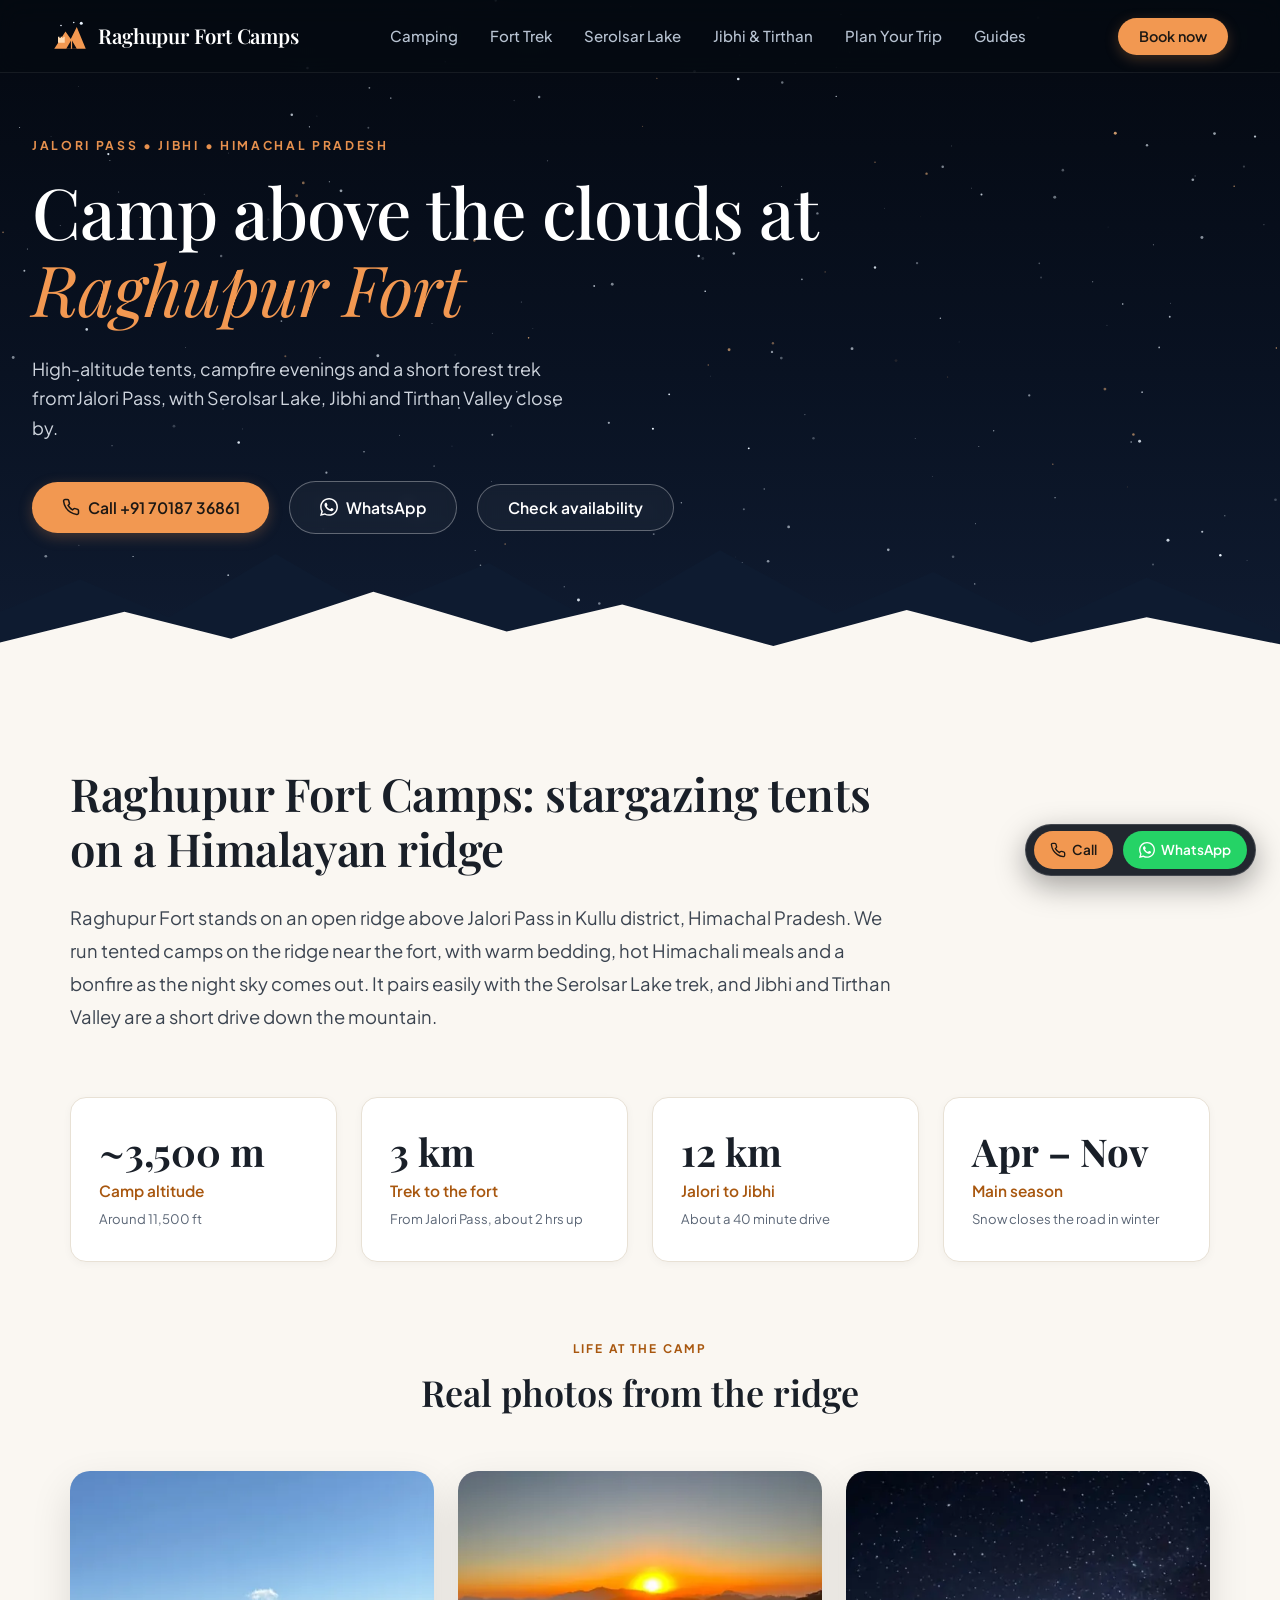
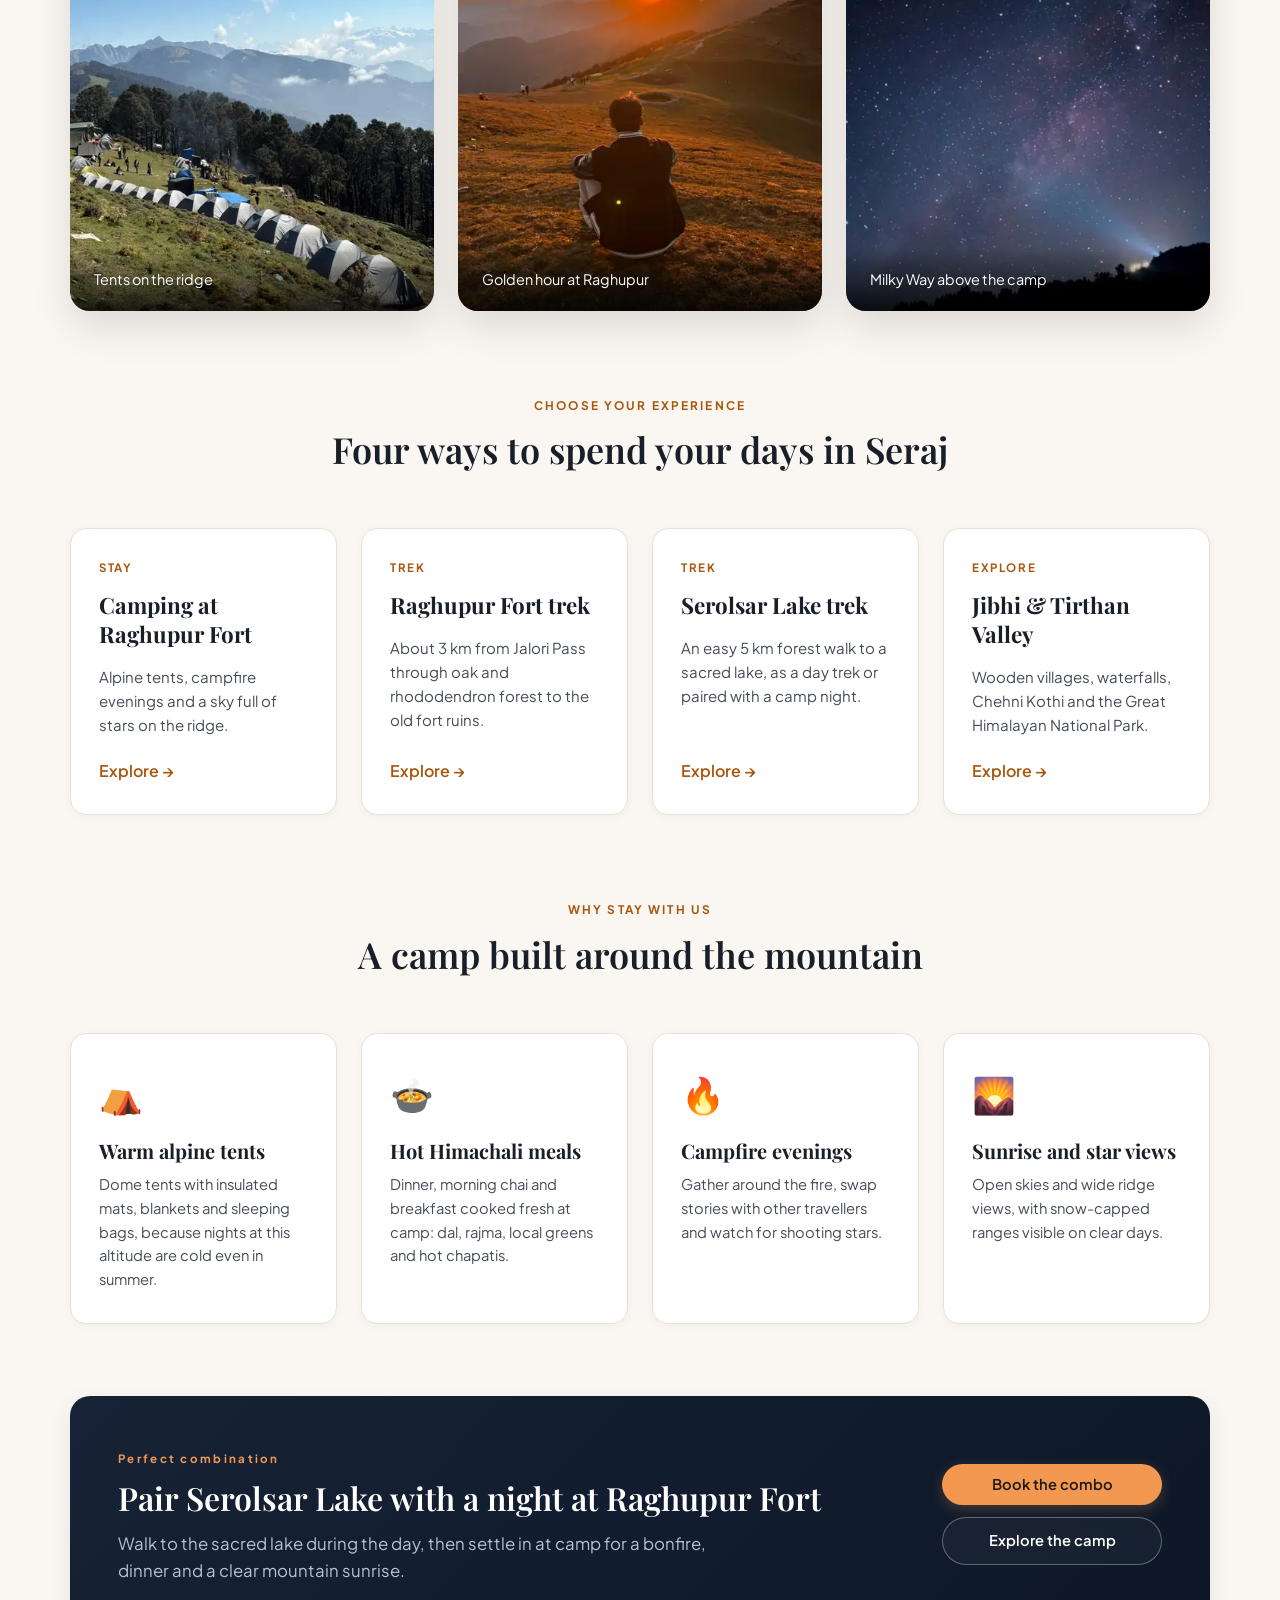
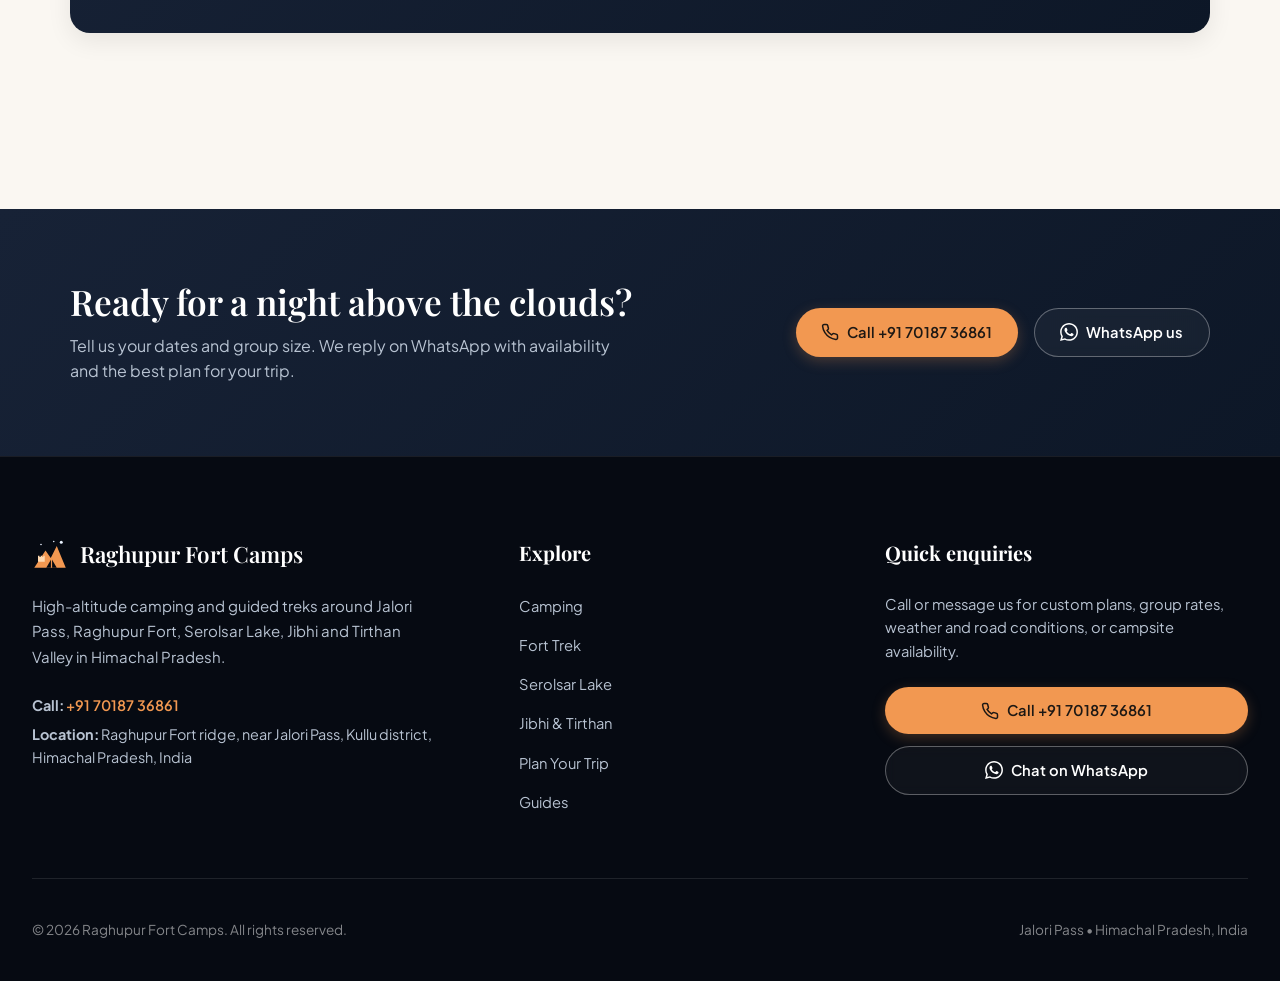
==== commit 6293957a: "Add Guides hub and 5 long-form SEO guides (Serolsar, Raghupur Fort, camping comparison, Jibhi, Jalor" ====
--- a/index.html
+++ b/index.html
@@ -41,7 +41,7 @@
 <header class="site-header" id="header">
   <div class="header-container">
     <a href="index.html" class="brand-logo" aria-label="Raghupur Fort Camps home"><svg class="brand-icon" viewBox="0 0 48 48" aria-hidden="true"><path d="M3 41 18 18l7 10 8-16 12 29z" fill="#f29851"/><path d="M19 41l7-12 7 12z" fill="#050a12"/><path d="M26 29v12" stroke="#f29851" stroke-width="1.6"/><path d="M8 33V25h2v1.5h1.5V25h2v1.5H15V25h2v8z" fill="#ffd9b0"/><circle cx="39" cy="7" r="2" fill="#eaf3ff"/><circle cx="29" cy="6" r="1" fill="#eaf3ff"/><circle cx="12" cy="10" r="1.1" fill="#eaf3ff"/></svg><span class="brand-name">Raghupur Fort Camps</span></a>
-    <nav class="nav-menu" aria-label="Main"><a href="raghupur-fort-camping.html" class="nav-link">Camping</a><a href="raghupur-fort-trek.html" class="nav-link">Fort Trek</a><a href="serolsar-lake-trek.html" class="nav-link">Serolsar Lake</a><a href="jibhi-tirthan-valley.html" class="nav-link">Jibhi &amp; Tirthan</a><a href="plan-your-trip.html" class="nav-link">Plan Your Trip</a></nav>
+    <nav class="nav-menu" aria-label="Main"><a href="raghupur-fort-camping.html" class="nav-link">Camping</a><a href="raghupur-fort-trek.html" class="nav-link">Fort Trek</a><a href="serolsar-lake-trek.html" class="nav-link">Serolsar Lake</a><a href="jibhi-tirthan-valley.html" class="nav-link">Jibhi &amp; Tirthan</a><a href="plan-your-trip.html" class="nav-link">Plan Your Trip</a><a href="guides.html" class="nav-link">Guides</a></nav>
     <div class="header-actions">
       <button type="button" class="btn btn-amber pill-btn header-book" data-book="custom">Book now</button>
       <button type="button" class="mobile-toggle" id="mobile-toggle" aria-label="Open menu" aria-expanded="false" aria-controls="mobile-drawer"><span></span><span></span><span></span></button>
@@ -54,7 +54,7 @@
     <span class="brand-logo"><svg class="brand-icon" viewBox="0 0 48 48" aria-hidden="true"><path d="M3 41 18 18l7 10 8-16 12 29z" fill="#f29851"/><path d="M19 41l7-12 7 12z" fill="#050a12"/><path d="M26 29v12" stroke="#f29851" stroke-width="1.6"/><path d="M8 33V25h2v1.5h1.5V25h2v1.5H15V25h2v8z" fill="#ffd9b0"/><circle cx="39" cy="7" r="2" fill="#eaf3ff"/><circle cx="29" cy="6" r="1" fill="#eaf3ff"/><circle cx="12" cy="10" r="1.1" fill="#eaf3ff"/></svg><span>Raghupur Fort Camps</span></span>
     <button type="button" class="close-drawer" id="close-drawer" aria-label="Close menu">&times;</button>
   </div>
-  <nav class="drawer-links" aria-label="Mobile"><a href="raghupur-fort-camping.html" class="drawer-link">Camping</a><a href="raghupur-fort-trek.html" class="drawer-link">Fort Trek</a><a href="serolsar-lake-trek.html" class="drawer-link">Serolsar Lake</a><a href="jibhi-tirthan-valley.html" class="drawer-link">Jibhi &amp; Tirthan</a><a href="plan-your-trip.html" class="drawer-link">Plan Your Trip</a></nav>
+  <nav class="drawer-links" aria-label="Mobile"><a href="raghupur-fort-camping.html" class="drawer-link">Camping</a><a href="raghupur-fort-trek.html" class="drawer-link">Fort Trek</a><a href="serolsar-lake-trek.html" class="drawer-link">Serolsar Lake</a><a href="jibhi-tirthan-valley.html" class="drawer-link">Jibhi &amp; Tirthan</a><a href="plan-your-trip.html" class="drawer-link">Plan Your Trip</a><a href="guides.html" class="drawer-link">Guides</a></nav>
   <div class="drawer-footer">
     <a href="tel:+917018736861" class="btn btn-amber pill-btn full-width"><svg class="btn-icon" viewBox="0 0 24 24" fill="none" stroke="currentColor" stroke-width="2" aria-hidden="true"><path d="M22 16.92v3a2 2 0 0 1-2.18 2 19.79 19.79 0 0 1-8.63-3.07 19.5 19.5 0 0 1-6-6 19.79 19.79 0 0 1-3.07-8.67A2 2 0 0 1 4.11 2h3a2 2 0 0 1 2 1.72 12.84 12.84 0 0 0 .7 2.81 2 2 0 0 1-.45 2.11L8.09 9.91a16 16 0 0 0 6 6l1.27-1.27a2 2 0 0 1 2.11-.45 12.84 12.84 0 0 0 2.81.7A2 2 0 0 1 22 16.92z"/></svg>Call +91 70187 36861</a>
     <a href="https://wa.me/917018736861?text=Hi%2C%20I%20would%20like%20to%20enquire%20about%20Raghupur%20Fort%20Camps%20and%20treks." target="_blank" rel="noopener noreferrer" class="btn btn-outline-white pill-btn full-width"><svg class="btn-icon" viewBox="0 0 24 24" fill="currentColor" aria-hidden="true"><path d="M.057 24l1.687-6.163c-1.041-1.804-1.588-3.849-1.587-5.946.003-6.556 5.338-11.891 11.893-11.891 3.181.001 6.167 1.24 8.413 3.488 2.245 2.248 3.481 5.236 3.48 8.414-.003 6.557-5.338 11.892-11.893 11.892-1.99-.001-3.951-.5-5.688-1.448l-6.305 1.654zm6.597-3.807c1.676.995 3.276 1.591 5.392 1.592 5.448 0 9.886-4.434 9.889-9.885.002-5.462-4.415-9.89-9.881-9.892-5.452 0-9.887 4.434-9.889 9.884-.001 2.225.651 3.891 1.746 5.634l-.999 3.648 3.742-.981zm11.387-5.464c-.074-.124-.272-.198-.57-.347-.297-.149-1.758-.868-2.031-.967-.272-.099-.47-.149-.669.149-.198.297-.768.967-.941 1.165-.173.198-.347.223-.644.074-.297-.149-1.255-.462-2.39-1.475-.883-.788-1.48-1.761-1.653-2.059-.173-.297-.018-.458.13-.606.134-.133.297-.347.446-.521.151-.172.2-.296.3-.495.099-.198.05-.372-.025-.521-.075-.148-.669-1.611-.916-2.206-.242-.579-.487-.501-.669-.51l-.57-.01c-.198 0-.52.074-.792.372s-1.04 1.016-1.04 2.479 1.065 2.876 1.213 3.074c.149.198 2.095 3.2 5.076 4.487.709.306 1.263.489 1.694.626.712.226 1.36.194 1.872.118.571-.085 1.758-.719 2.006-1.413.248-.695.248-1.29.173-1.414z"/></svg>Chat on WhatsApp</a>
@@ -111,7 +111,7 @@
       </div>
       <div class="footer-col">
         <h2 class="footer-heading">Explore</h2>
-        <ul class="footer-links"><li><a href="raghupur-fort-camping.html">Camping</a></li><li><a href="raghupur-fort-trek.html">Fort Trek</a></li><li><a href="serolsar-lake-trek.html">Serolsar Lake</a></li><li><a href="jibhi-tirthan-valley.html">Jibhi &amp; Tirthan</a></li><li><a href="plan-your-trip.html">Plan Your Trip</a></li></ul>
+        <ul class="footer-links"><li><a href="raghupur-fort-camping.html">Camping</a></li><li><a href="raghupur-fort-trek.html">Fort Trek</a></li><li><a href="serolsar-lake-trek.html">Serolsar Lake</a></li><li><a href="jibhi-tirthan-valley.html">Jibhi &amp; Tirthan</a></li><li><a href="plan-your-trip.html">Plan Your Trip</a></li><li><a href="guides.html">Guides</a></li></ul>
       </div>
       <div class="footer-col">
         <h2 class="footer-heading">Quick enquiries</h2>
--- a/styles.css
+++ b/styles.css
@@ -1875,3 +1875,22 @@
   .gallery-grid { grid-template-columns: 1fr; margin-bottom: 3.5rem; }
   .gallery-item .media-img { height: 360px; }
 }
+
+/* ---------- Guides / long-form articles ---------- */
+.prose { max-width: 780px; }
+.prose .editorial-lead { margin-bottom: 0.5rem; }
+.prose-meta { color: var(--text-muted, #5b6676); font-size: 0.9rem; margin-bottom: 2rem; }
+.prose-section { margin-top: 2.5rem; }
+.prose-section h2 { font-family: var(--font-serif); font-size: clamp(1.4rem, 3vw, 1.85rem); line-height: 1.25; margin-bottom: 0.8rem; }
+.prose-section p, .prose-section li { font-size: 1.05rem; line-height: 1.75; }
+.prose-section p { margin-bottom: 1rem; }
+.prose-section ul { margin: 0 0 1rem 1.2rem; padding: 0; }
+.prose-section li { margin-bottom: 0.45rem; }
+.prose-section a, .prose-links a { text-decoration: underline; text-underline-offset: 3px; }
+.prose .media-frame { max-width: 440px; margin: 2rem auto 0; }
+.table-wrap { overflow-x: auto; margin: 0.5rem 0 1rem; }
+.table-wrap table { width: 100%; border-collapse: collapse; min-width: 520px; font-size: 0.98rem; }
+.table-wrap th, .table-wrap td { text-align: left; padding: 0.7rem 0.85rem; border-bottom: 1px solid rgba(128, 140, 160, 0.3); vertical-align: top; }
+.table-wrap thead th { font-weight: 700; }
+.text-link { text-decoration: underline; text-underline-offset: 3px; font-weight: 600; }
+.place-body h3 a { text-decoration: none; }
